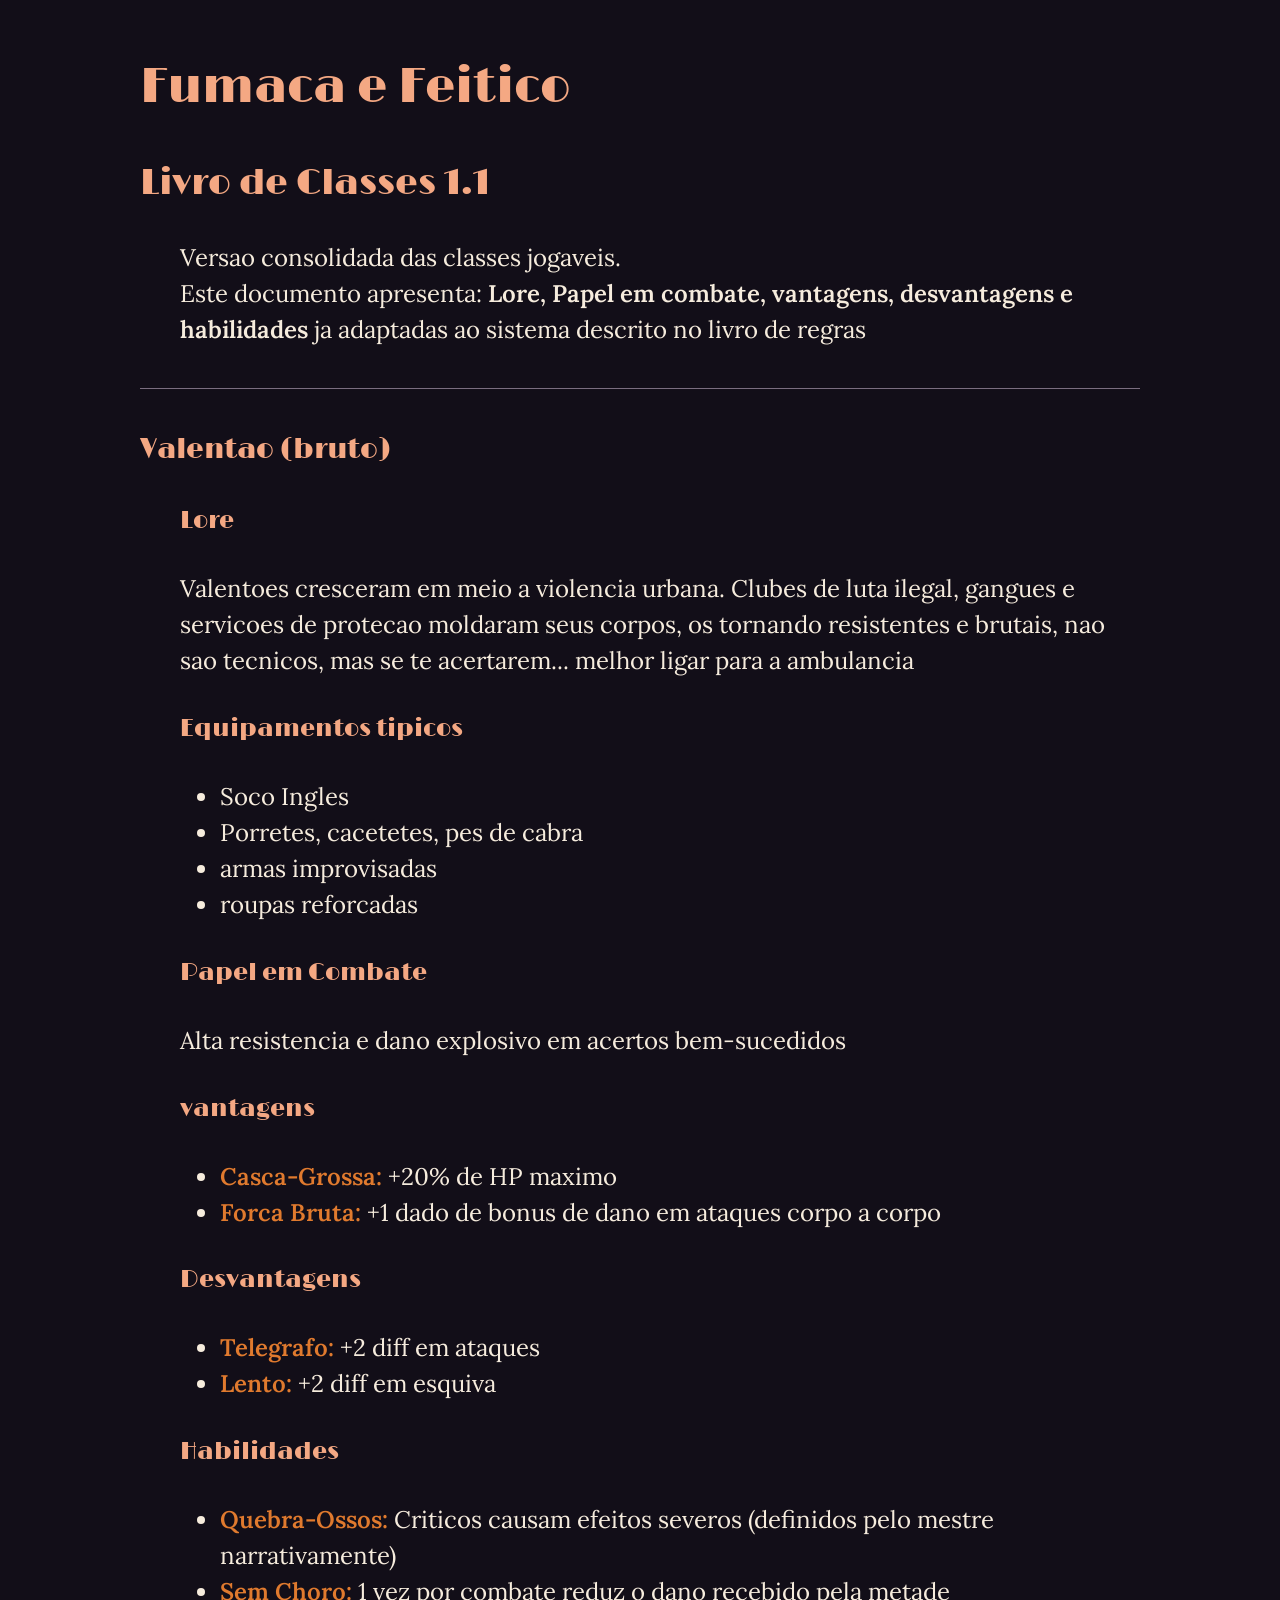
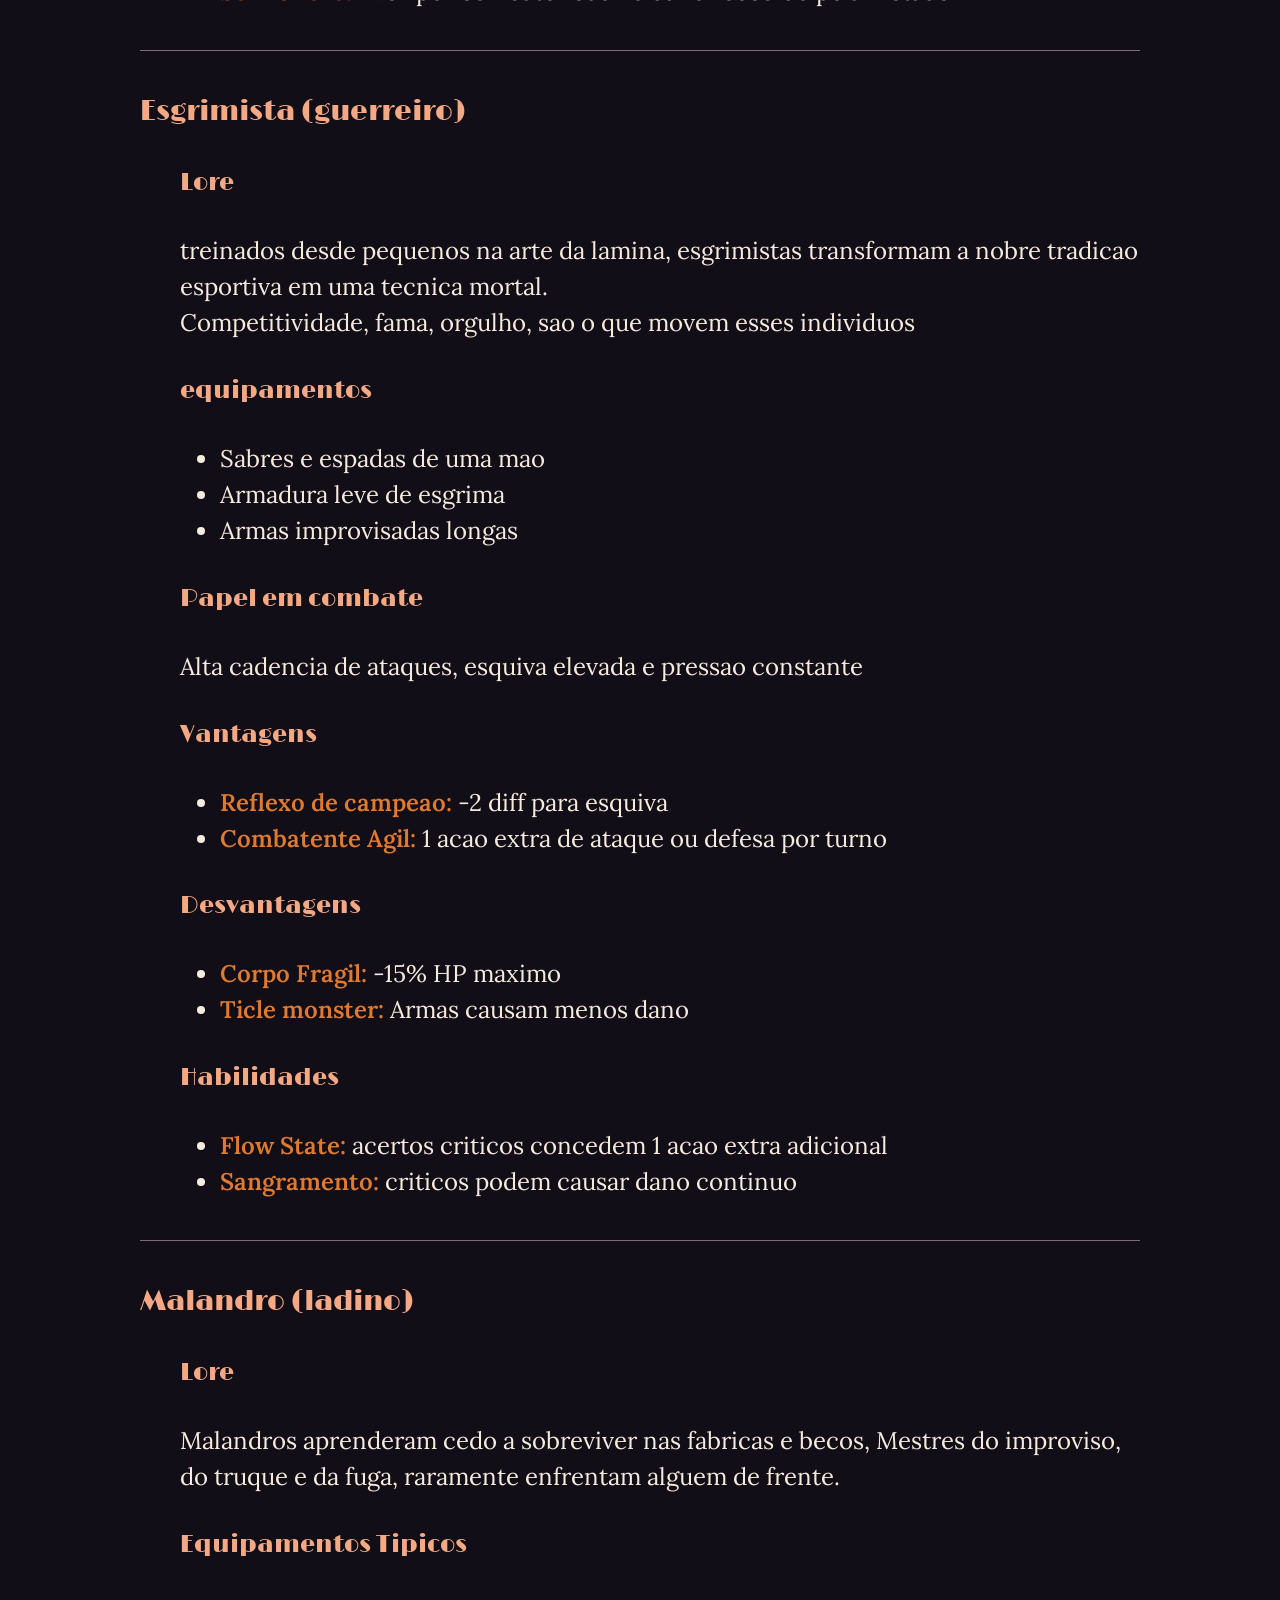
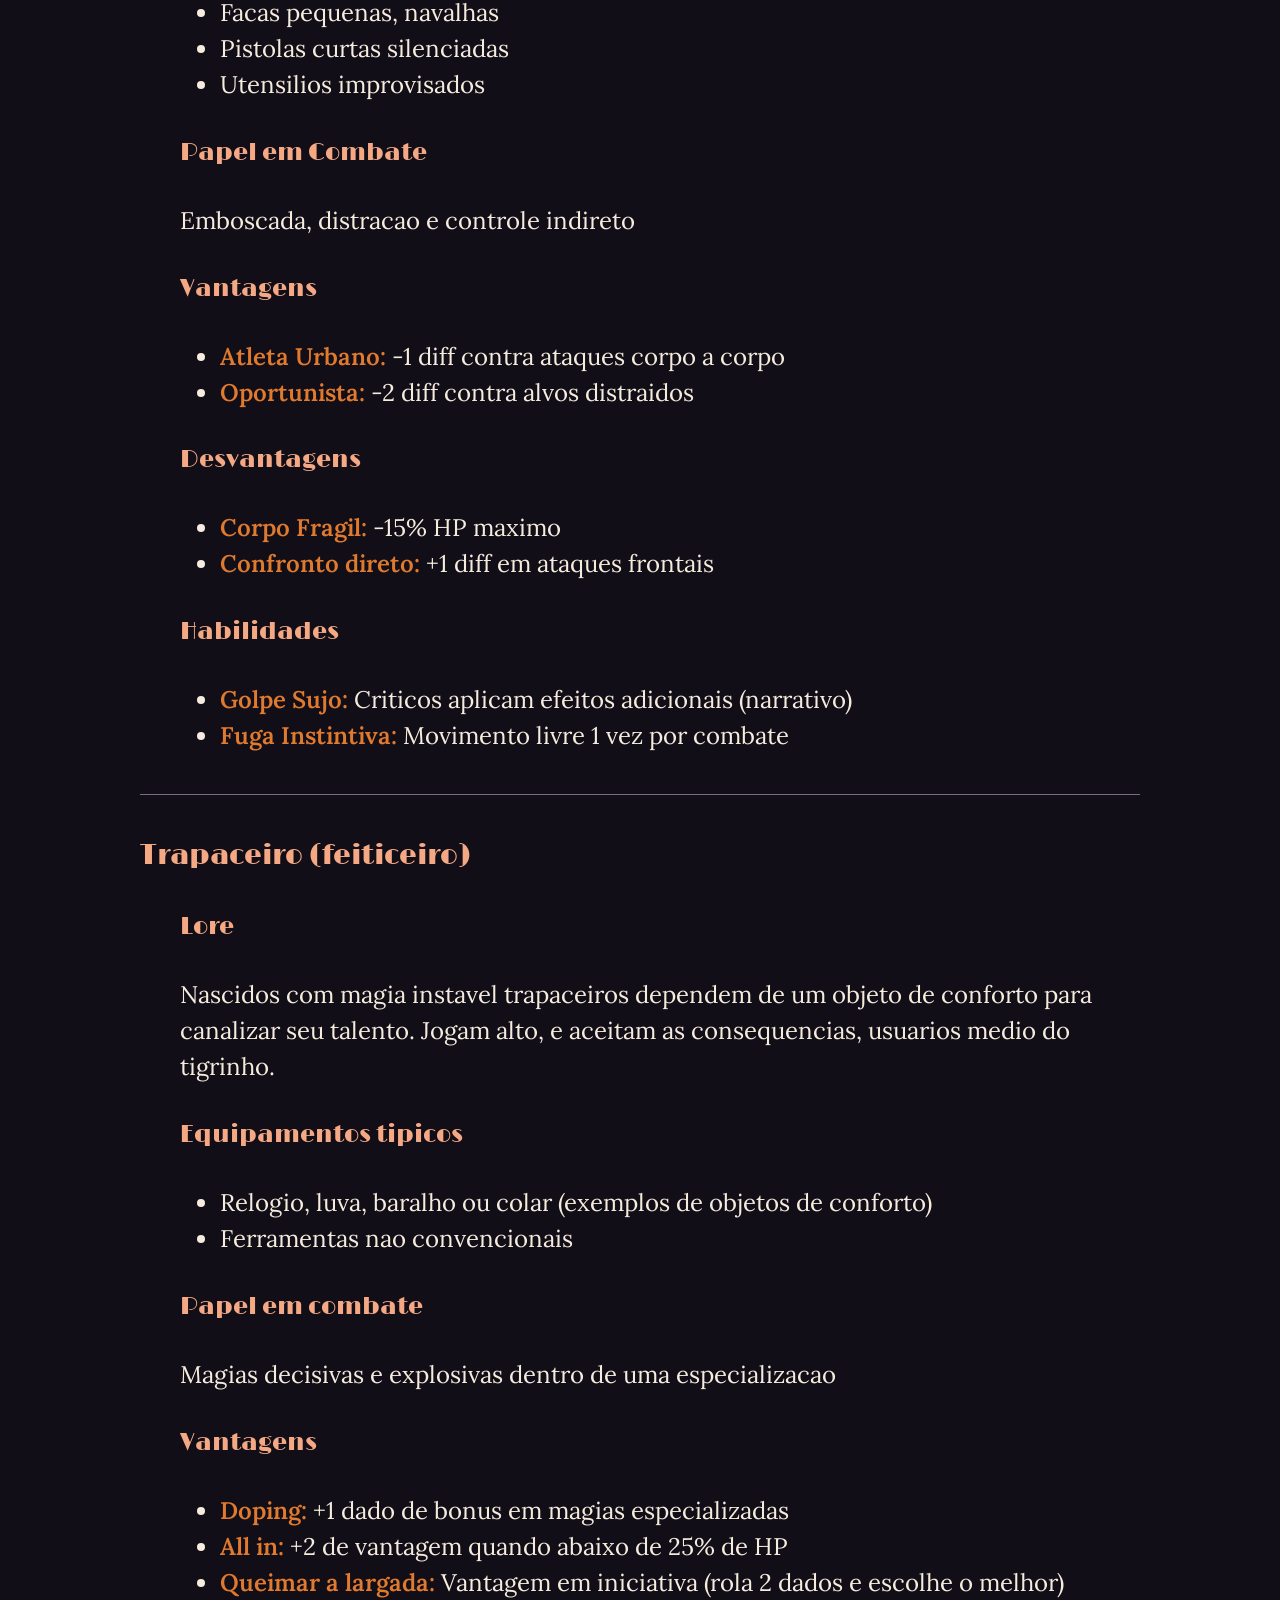
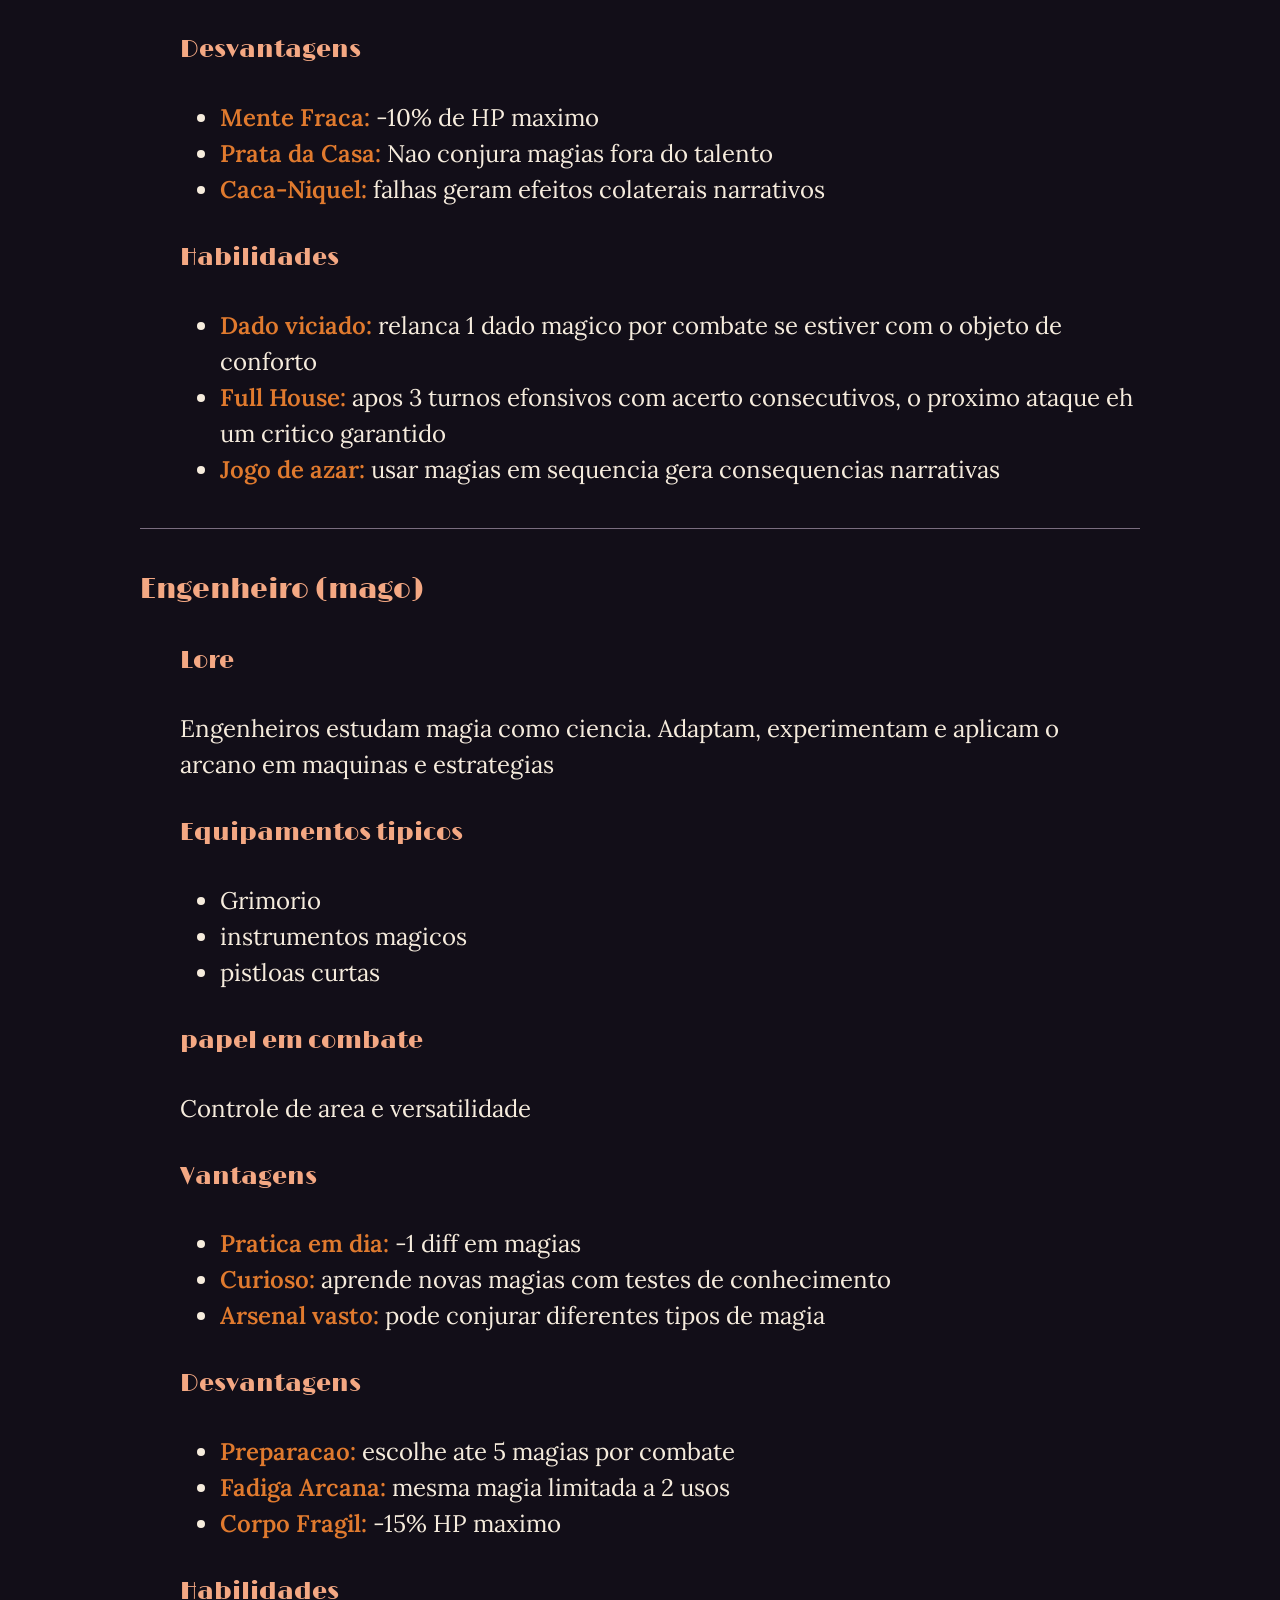
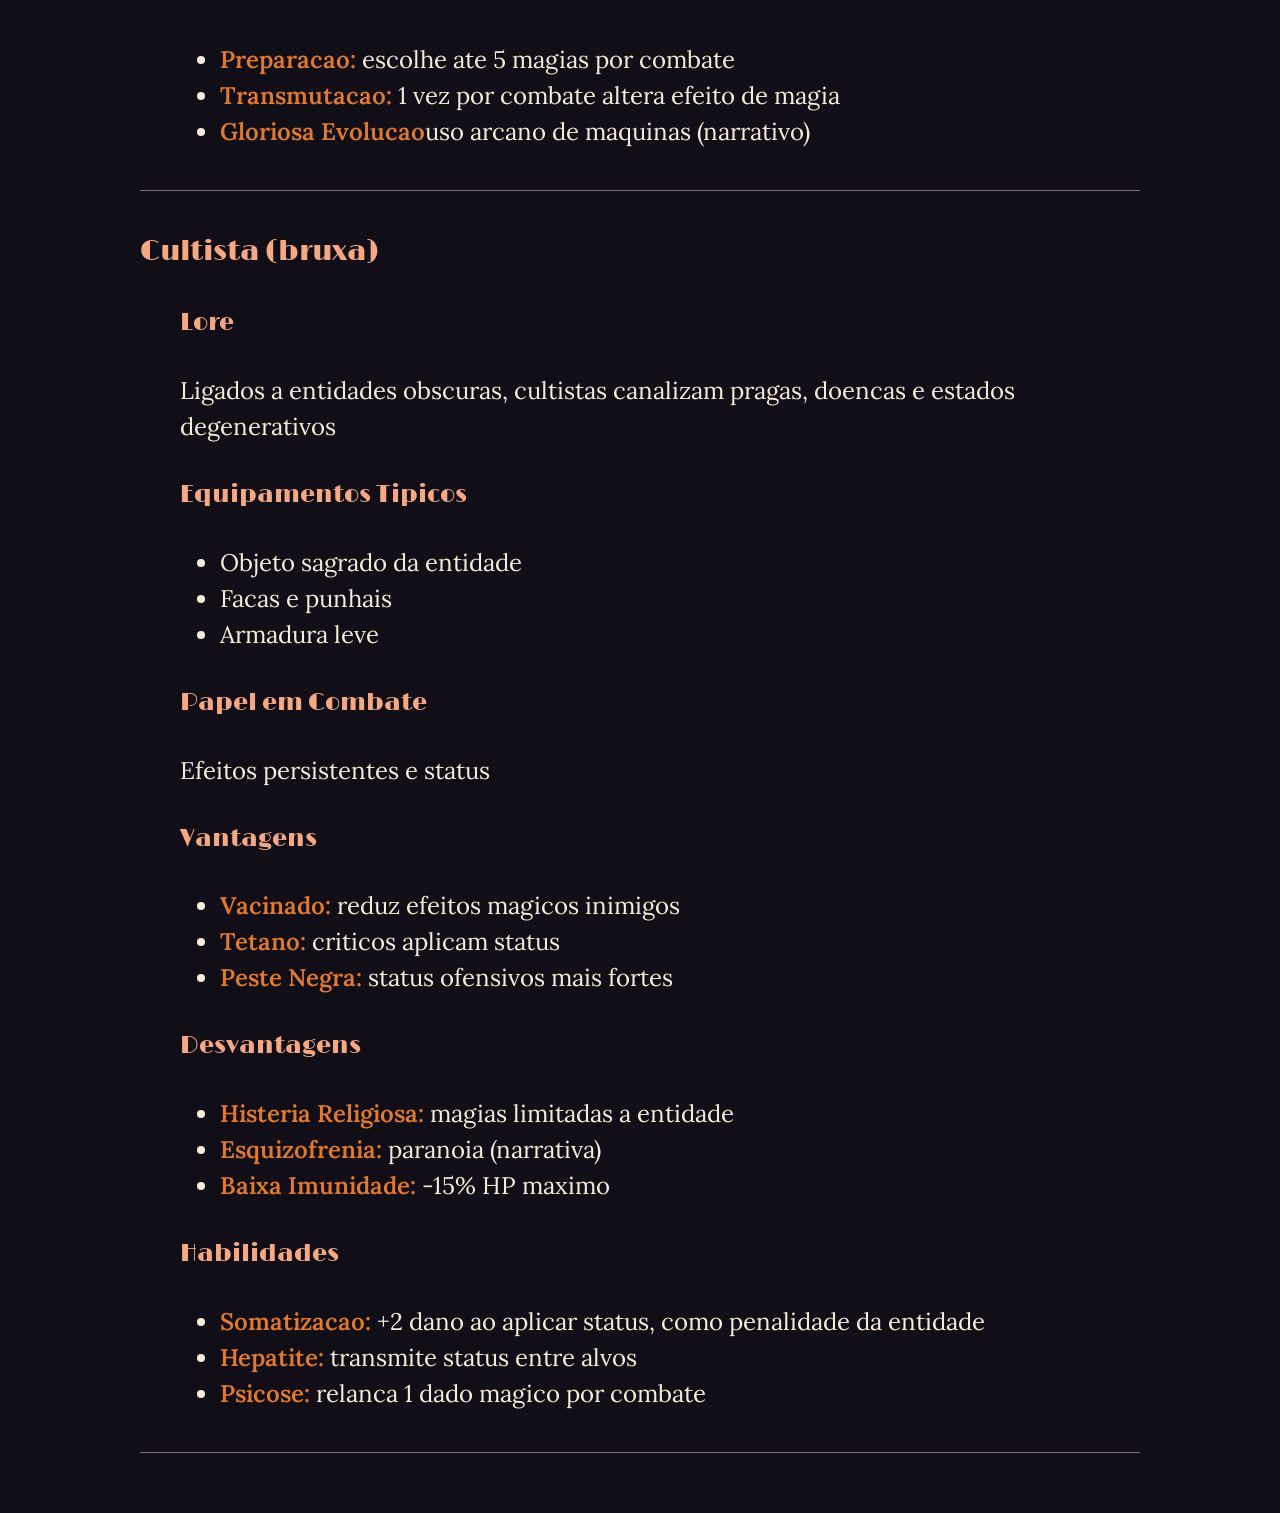
==== FF-LC.html @ a298ea50 "feat: add initial HTML structure and CSS styles for the game classes" ====
<!DOCTYPE html>
<html lang="pt-br">
<head>
    <meta charset="UTF-8">
    <meta name="viewport" content="width=device-width, initial-scale=1.0">
    <meta name="color-scheme" content="dark">
    <title>Fumaça e Feitiço - Livro de Classes</title>

    <link rel="preconnect" href="https://fonts.googleapis.com">
    <link rel="preconnect" href="https://fonts.gstatic.com" crossorigin>
    <link href="https://fonts.googleapis.com/css2?family=Limelight&family=Lora:ital,wght@0,400..700;1,400..700&display=swap" rel="stylesheet">  
    <link rel="stylesheet" href="style.css">
</head>
<body>

    <h1>Fumaca e Feitico</h1>
    <h2>Livro de Classes 1.1</h2>
    <p style="margin-left: 40px;">Versao consolidada das classes jogaveis. <br>Este documento apresenta: <strong>Lore, Papel em combate, vantagens, desvantagens e habilidades </strong>ja adaptadas ao sistema descrito no livro de regras</p>
    <hr>
    <section>
        <h3>Valentao (bruto)</h3>
        <section style="margin-left: 40px;">
            <h4>Lore</h4>
            <p>Valentoes cresceram em meio a violencia urbana. Clubes de luta ilegal, gangues e servicoes de protecao moldaram seus corpos, os tornando resistentes e brutais, nao sao tecnicos, mas se te acertarem... melhor ligar para a ambulancia</p>
            <h4>Equipamentos tipicos</h4>
            <ul>
                <li>Soco Ingles</li>
                <li>Porretes, cacetetes, pes de cabra</li>
                <li>armas improvisadas</li>
                <li>roupas reforcadas</li>
            </ul>
            <h4>Papel em Combate</h4>
            <p>Alta resistencia e dano explosivo em acertos bem-sucedidos</p>
            <h4>vantagens</h4>
            <ul>
                <li><strong>Casca-Grossa: </strong>+20% de HP maximo</li>
                <li><strong>Forca Bruta: </strong>+1 dado de bonus de dano em ataques corpo a corpo</li>
            </ul>
            <h4>Desvantagens</h4>
            <ul>
                <li><strong>Telegrafo: </strong>+2 diff em ataques</li>
                <li><strong>Lento: </strong>+2 diff em esquiva</li>
            </ul>
            <h4>Habilidades</h4>
            <ul>
                <li><strong>Quebra-Ossos: </strong>Criticos causam efeitos severos (definidos pelo mestre narrativamente)</li>
                <li><strong>Sem Choro: </strong>1 vez por combate reduz o dano recebido pela metade</li>
            </ul>
        </section>
    </section>
    <hr>
    <section>
        <h3>Esgrimista (guerreiro)</h3>
        <section style="margin-left: 40px;">
            <h4>Lore</h4>
            <p>treinados desde pequenos na arte da lamina, esgrimistas transformam a nobre tradicao esportiva em uma tecnica mortal. <br>Competitividade, fama, orgulho, sao o que movem esses individuos</p>
            <h4>equipamentos</h4>
            <ul>
                <li>Sabres e espadas de uma mao</li>
                <li>Armadura leve de esgrima</li>
                <li>Armas improvisadas longas</li>
            </ul>
            <h4>Papel em combate</h4>
            <p>Alta cadencia de ataques, esquiva elevada e pressao constante</p>
            <h4>Vantagens</h4>
            <ul>
                <li><strong>Reflexo de campeao: </strong>-2 diff para esquiva</li>
                <li><strong>Combatente Agil: </strong>1 acao extra de ataque ou defesa por turno</li>
            </ul>
            <h4>Desvantagens</h4>
            <ul>
                <li><strong>Corpo Fragil: </strong>-15% HP maximo</li>
                <li><strong>Ticle monster: </strong>Armas causam menos dano</li>
            </ul>
            <h4>Habilidades</h4>
            <ul>
                <li><strong>Flow State: </strong>acertos criticos concedem 1 acao extra adicional</li>
                <li><strong>Sangramento: </strong>criticos podem causar dano continuo</li>
            </ul>
        </section>
    </section>
    <hr>
    <section>
        <h3>Malandro (ladino)</h3>
        <section style="margin-left: 40px;">
            <h4>Lore</h4>
            <p>Malandros aprenderam cedo a sobreviver nas fabricas e becos, Mestres do improviso, do truque e da fuga, raramente enfrentam alguem de frente.</p>
            <h4>Equipamentos Tipicos</h4>
            <ul>
                <li>Facas pequenas, navalhas</li>
                <li>Pistolas curtas silenciadas</li>
                <li>Utensilios improvisados</li>
            </ul>
            <h4>Papel em Combate</h4>
            <p>Emboscada, distracao e controle indireto</p>
            <h4>Vantagens</h4>
            <ul>
                <li><strong>Atleta Urbano: </strong>-1 diff contra ataques corpo a corpo</li>
                <li><strong>Oportunista: </strong>-2 diff contra alvos distraidos</li>
            </ul>
            <h4>Desvantagens</h4>
            <ul>
                <li><strong>Corpo Fragil: </strong>-15% HP maximo</li>
                <li><strong>Confronto direto: </strong>+1 diff em ataques frontais</li>
            </ul>
            <h4>Habilidades</h4>
            <ul>
                <li><strong>Golpe Sujo: </strong>Criticos aplicam efeitos adicionais (narrativo)</li>
                <li><strong>Fuga Instintiva: </strong>Movimento livre 1 vez por combate</li>
            </ul>
        </section>
    </section>
    <hr>
    <section>
        <h3>Trapaceiro (feiticeiro)</h3>
        <section style="margin-left: 40px;">
            <h4>Lore</h4>
            <p>Nascidos com magia instavel trapaceiros dependem de um objeto de conforto para canalizar seu talento. Jogam alto, e aceitam as consequencias, usuarios medio do tigrinho.</p>
            <h4>Equipamentos tipicos</h4>
            <ul>
                <li>Relogio, luva, baralho ou colar (exemplos de objetos de conforto)</li>
                <li>Ferramentas nao convencionais</li>
            </ul>
            <h4>Papel em combate</h4>
            <p>Magias decisivas e explosivas dentro de uma especializacao</p>
            <h4>Vantagens</h4>
            <ul>
                <li><strong>Doping: </strong>+1 dado de bonus em magias especializadas</li>
                <li><strong>All in: </strong>+2 de vantagem quando abaixo de 25% de HP</li>
                <li><strong>Queimar a largada: </strong>Vantagem em iniciativa (rola 2 dados e escolhe o melhor)</li>
            </ul>
            <h4>Desvantagens</h4>
            <ul>
                <li><strong>Mente Fraca: </strong>-10% de HP maximo</li>
                <li><strong>Prata da Casa: </strong>Nao conjura magias fora do talento</li>
                <li><strong>Caca-Niquel: </strong>falhas geram efeitos colaterais narrativos</li>
            </ul>
            <h4>Habilidades</h4>
            <ul>
                <li><strong>Dado viciado: </strong>relanca 1 dado magico por combate se estiver com o objeto de conforto</li>
                <li><strong>Full House: </strong>apos 3 turnos efonsivos com acerto consecutivos, o proximo ataque eh um critico garantido</li>
                <li><strong>Jogo de azar: </strong>usar magias em sequencia gera consequencias narrativas</li>
            </ul>
        </section>
    </section>
    <hr>
    <section>
        <h3>Engenheiro (mago)</h3>
        <section style="margin-left: 40px;">
            <h4>Lore</h4>
            <p>Engenheiros estudam magia como ciencia. Adaptam, experimentam e aplicam o arcano em maquinas e estrategias</p>
            <h4>Equipamentos tipicos</h4>
            <ul>
                <li>Grimorio</li>
                <li>instrumentos magicos</li>
                <li>pistloas curtas</li>
            </ul>
            <h4>papel em combate</h4>
            <p>Controle de area e versatilidade</p>
            <h4>Vantagens</h4>
            <ul>
                <li><strong>Pratica em dia: </strong>-1 diff em magias</li>
                <li><strong>Curioso: </strong>aprende novas magias com testes de conhecimento</li>
                <li><strong>Arsenal vasto: </strong>pode conjurar diferentes tipos de magia</li>
            </ul>
            <h4>Desvantagens</h4>
            <ul>
                <li><strong>Preparacao: </strong>escolhe ate 5 magias por combate</li>
                <li><strong>Fadiga Arcana: </strong>mesma magia limitada a 2 usos</li>
                <li><strong>Corpo Fragil: </strong>-15% HP maximo</li>
            </ul>
            <h4>Habilidades</h4>
            <ul>
                <li><strong>Preparacao: </strong>escolhe ate 5 magias por combate</li>
                <li><strong>Transmutacao: </strong>1 vez por combate altera efeito de magia</li>
                <li><strong>Gloriosa Evolucao</strong>uso arcano de maquinas (narrativo)</li>
            </ul>
        </section>
    </section>
    <hr>
    <section>
        <h3>Cultista (bruxa)</h3>
        <section style="margin-left: 40px;">
            <h4>Lore</h4>
            <p>Ligados a entidades obscuras, cultistas canalizam pragas, doencas e estados degenerativos</p>
            <h4>Equipamentos Tipicos</h4>
            <ul>
                <li>Objeto sagrado da entidade</li>
                <li>Facas e punhais</li>
                <li>Armadura leve</li>
            </ul>
            <h4>Papel em Combate</h4>
            <p>Efeitos persistentes e status</p>
            <h4>Vantagens</h4>
            <ul>
                <li><strong>Vacinado: </strong>reduz efeitos magicos inimigos</li>
                <li><strong>Tetano: </strong>criticos aplicam status</li>
                <li><strong>Peste Negra: </strong>status ofensivos mais fortes</li>
            </ul>
            <h4>Desvantagens</h4>
            <ul>
                <li><strong>Histeria Religiosa: </strong>magias limitadas a entidade</li>
                <li><strong>Esquizofrenia: </strong>paranoia (narrativa)</li>
                <li><strong>Baixa Imunidade: </strong>-15% HP maximo</li>
            </ul>
            <h4>Habilidades</h4>
            <ul>
                <li><strong>Somatizacao: </strong>+2 dano ao aplicar status, como penalidade da entidade</li>
                <li><strong>Hepatite: </strong>transmite status entre alvos</li>
                <li><strong>Psicose: </strong>relanca 1 dado magico por combate</li>
            </ul>
        </section>
    </section>
    <hr>
</body>
</html>
---- style.css ----
:root {
    --velvet-void: #120e18;
    --nebula-plum: #3b2a3f;
    --smoky-amethyst: #7a6d7f;
    --solar-flare: #e07a2e;
    --ember-glow: #f4a883;
    --stardust-mist: #f6ecdd;
}

body {
    background-color: var(--velvet-void);
    color: var(--stardust-mist);
    font-family: "Lora", serif;
    font-weight: 400;
    font-size: 1.5rem;
    line-height: 1.5;
    max-width: 1000px;
    margin: 0 auto;
    padding: 20px;
}

h1, h2, h3, h4 {
    color: var(--ember-glow);
    font-family: "Limelight", sans-serif;
    font-weight: 400;
}

strong {
    font-weight: 600;
}

ul strong {
    color: var(--solar-flare);
}

hr {
    border: none;
    border-top: 1px solid var(--smoky-amethyst);
    margin: 40px 0;
}
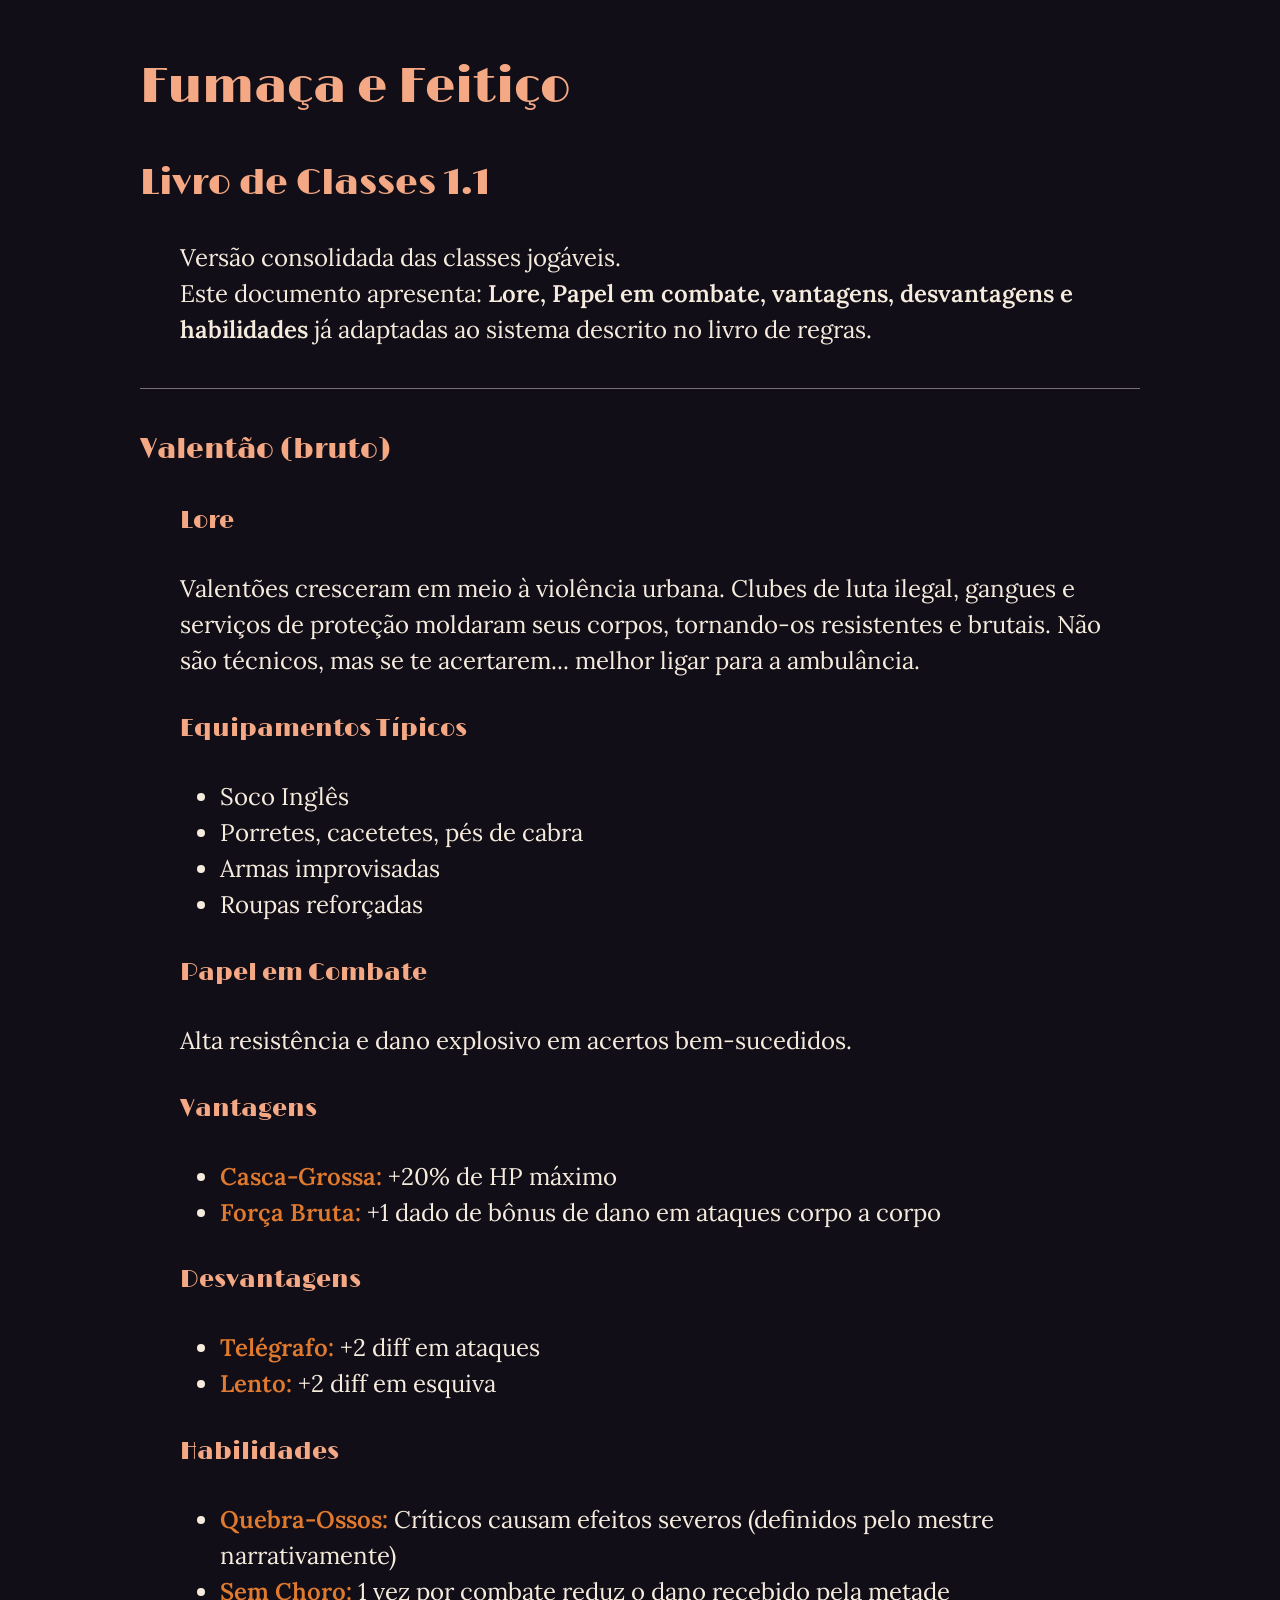
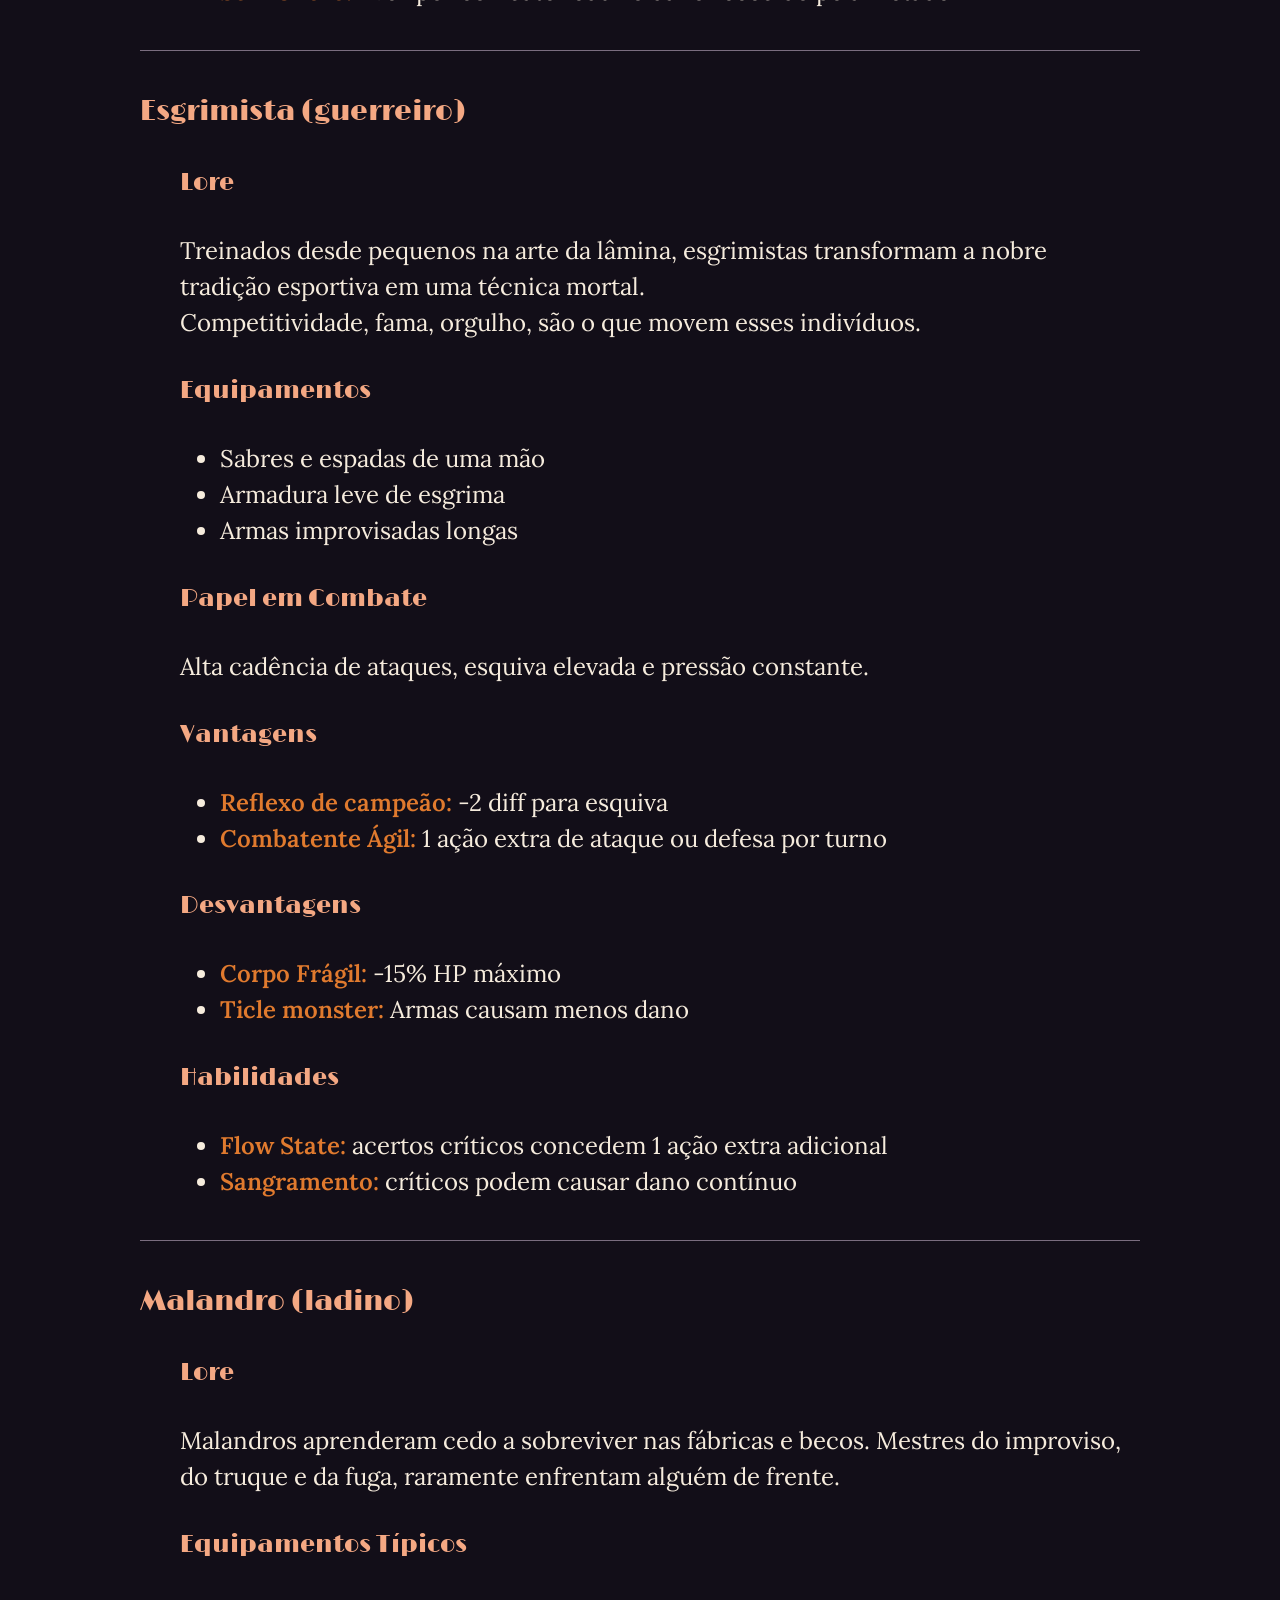
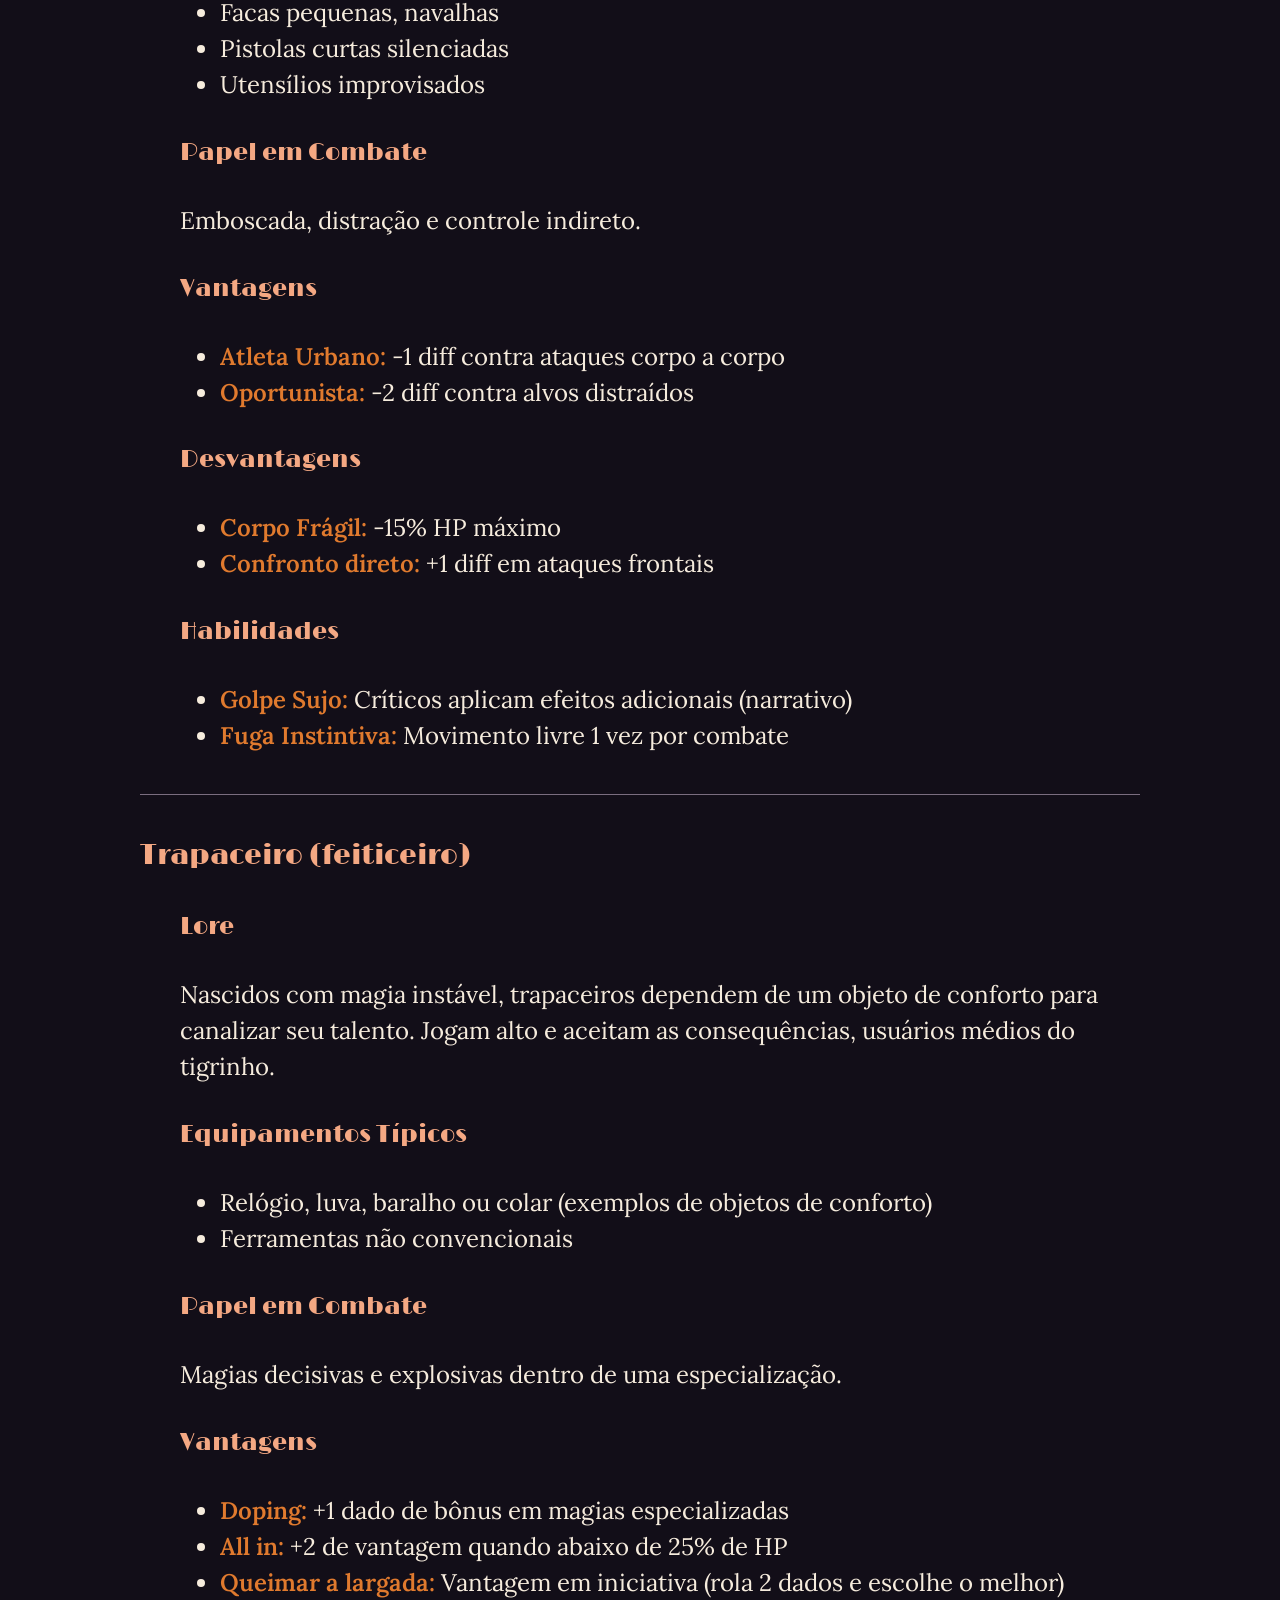
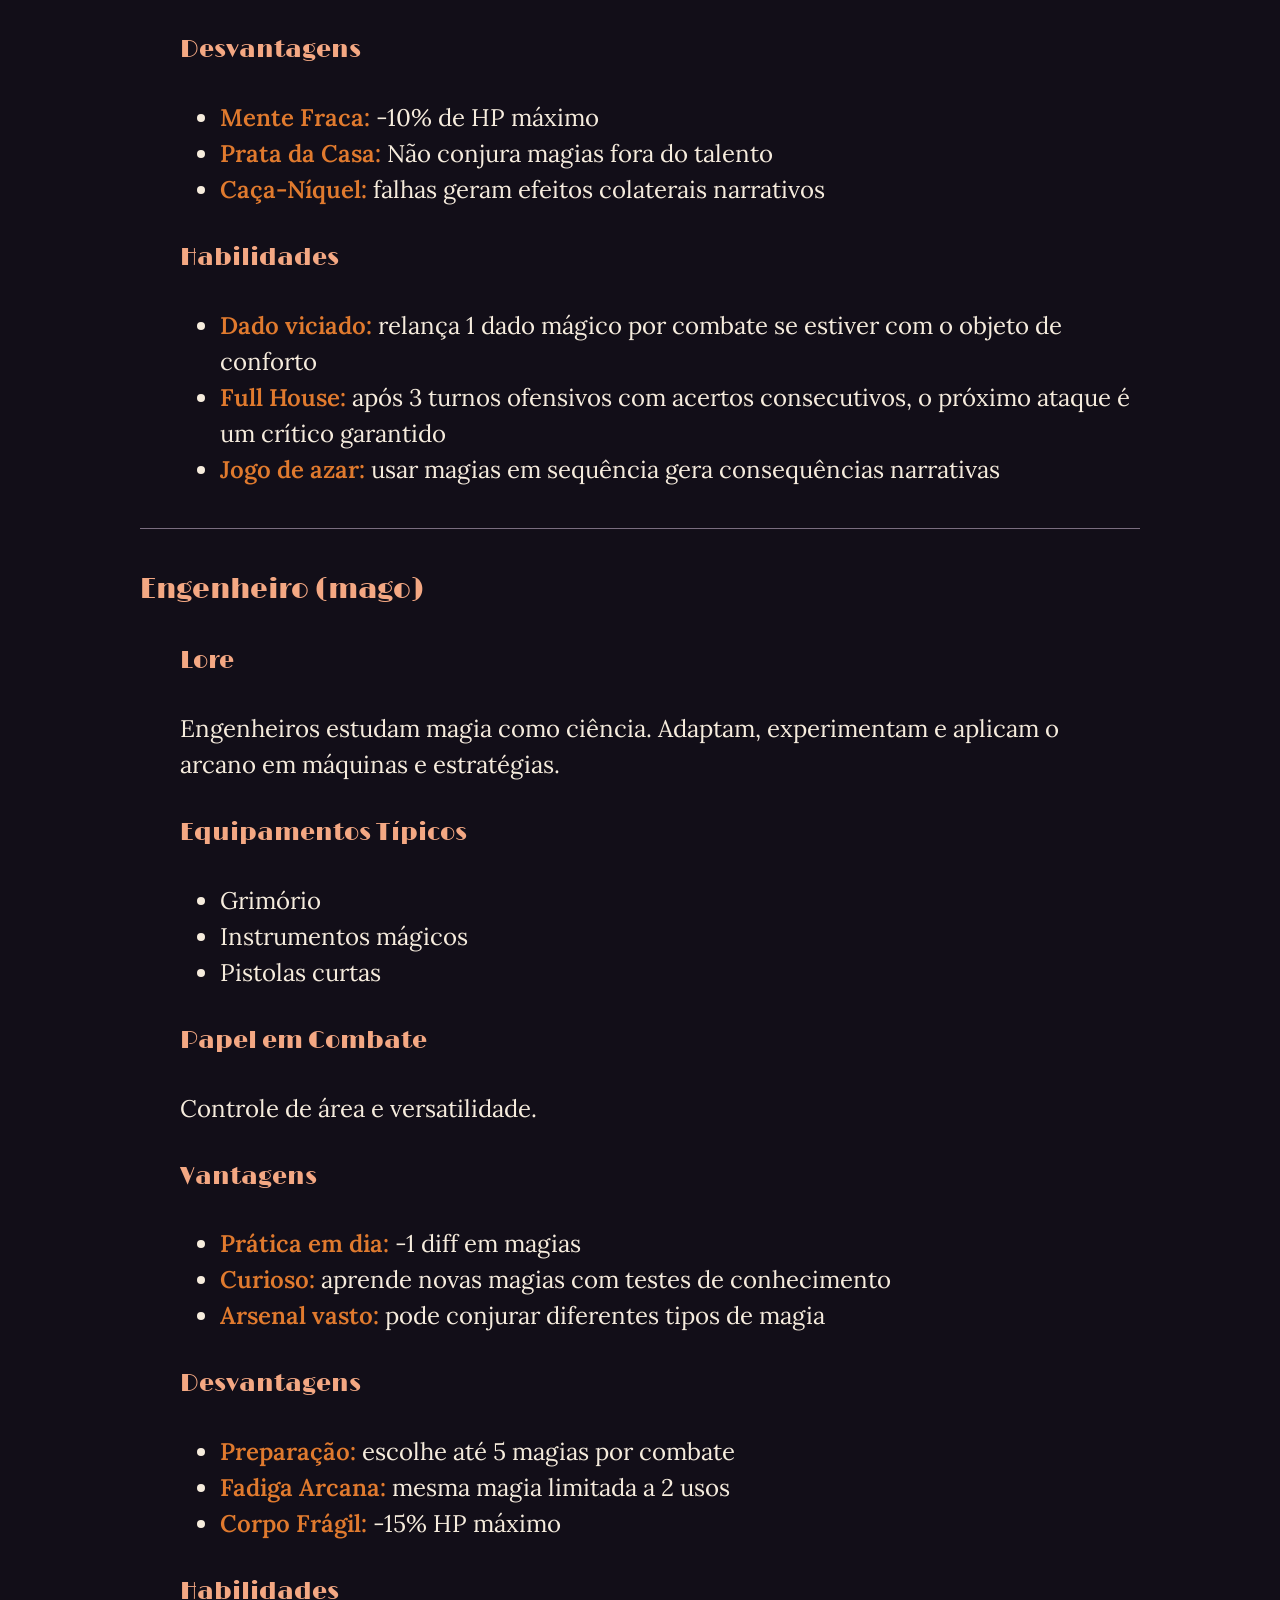
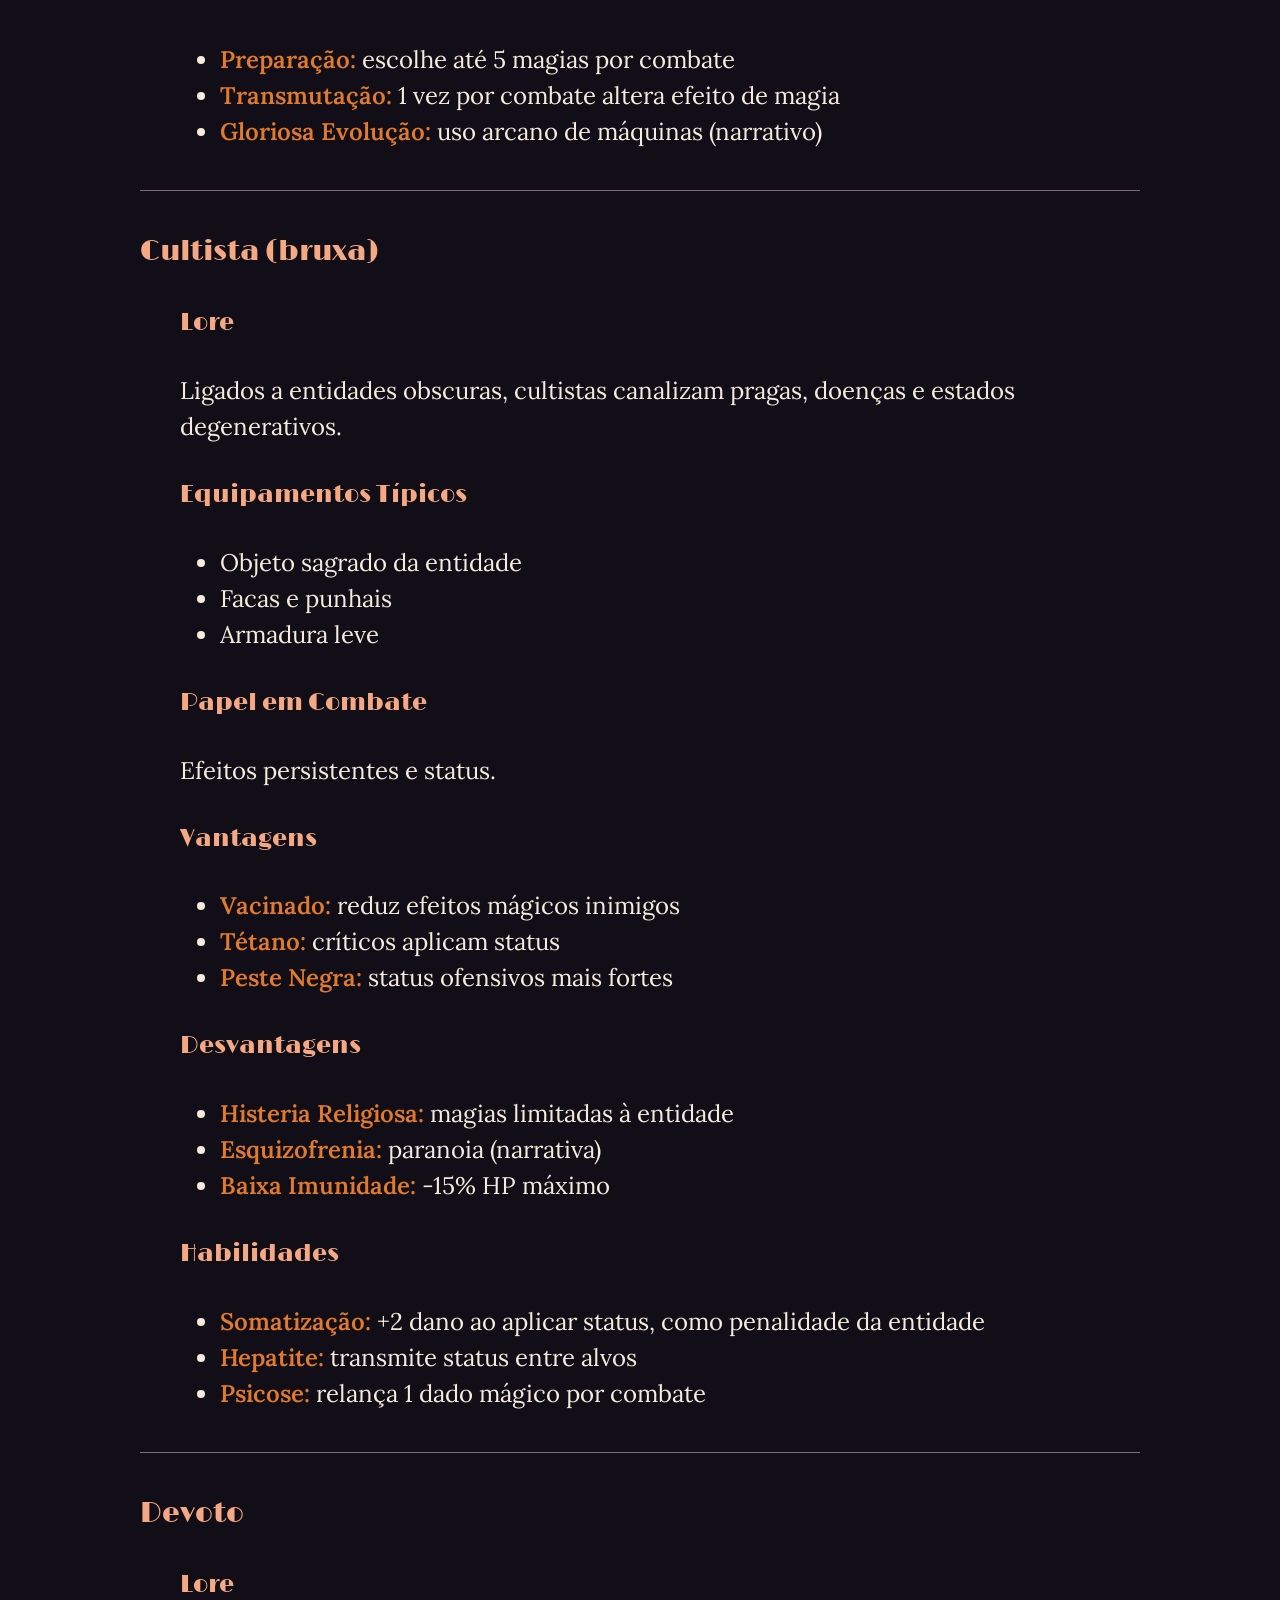
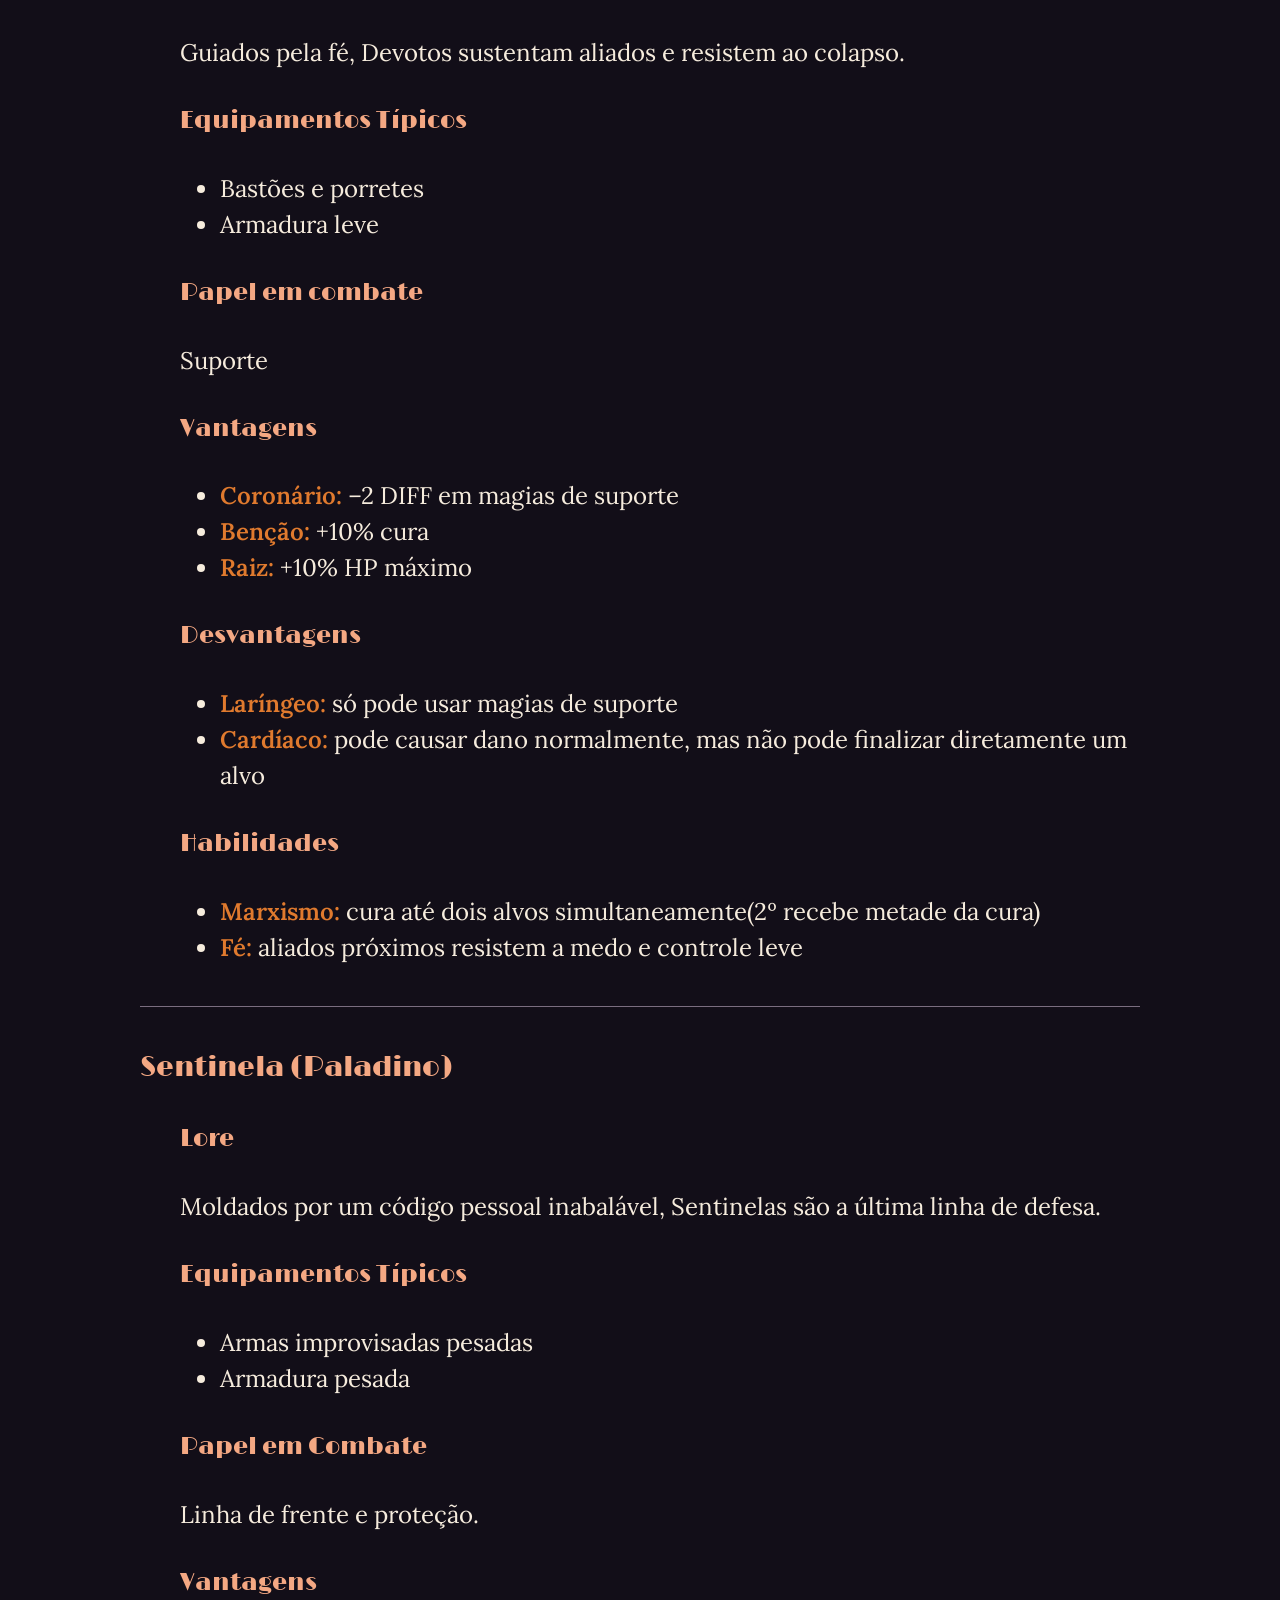
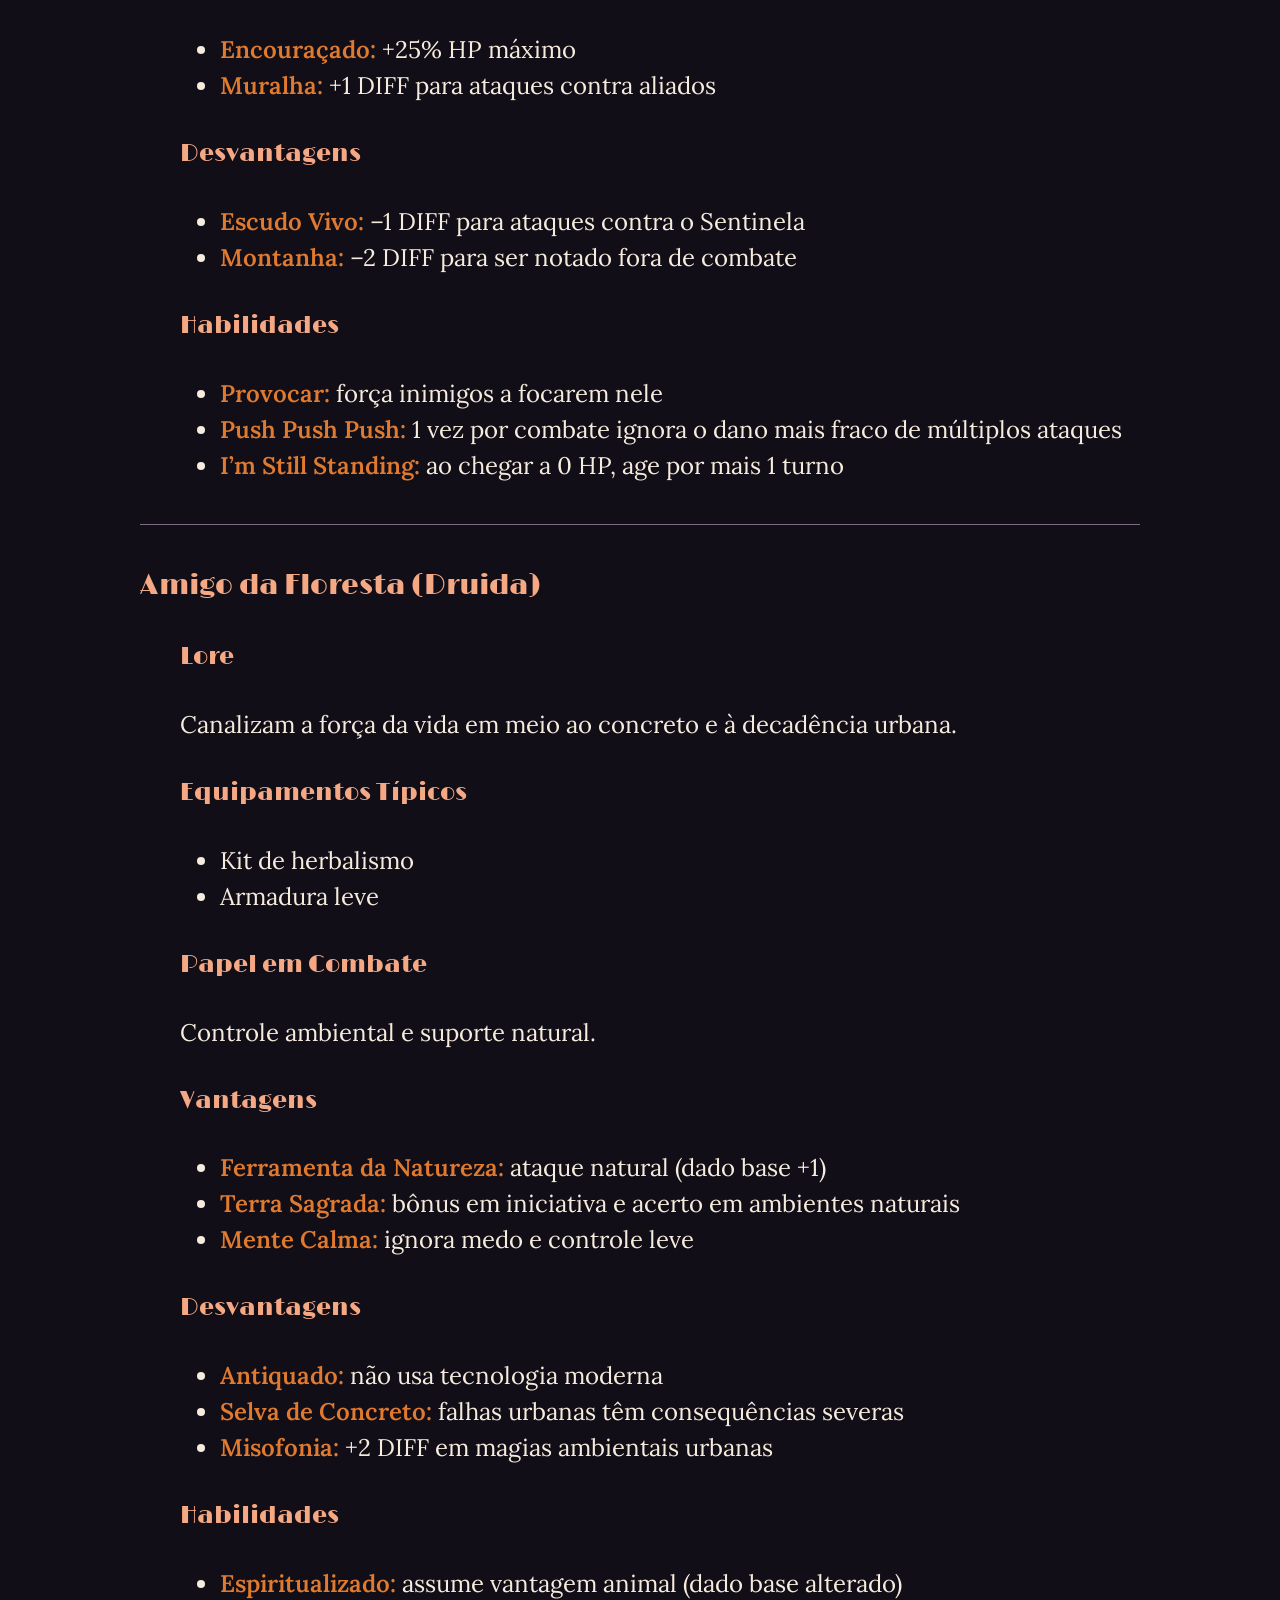
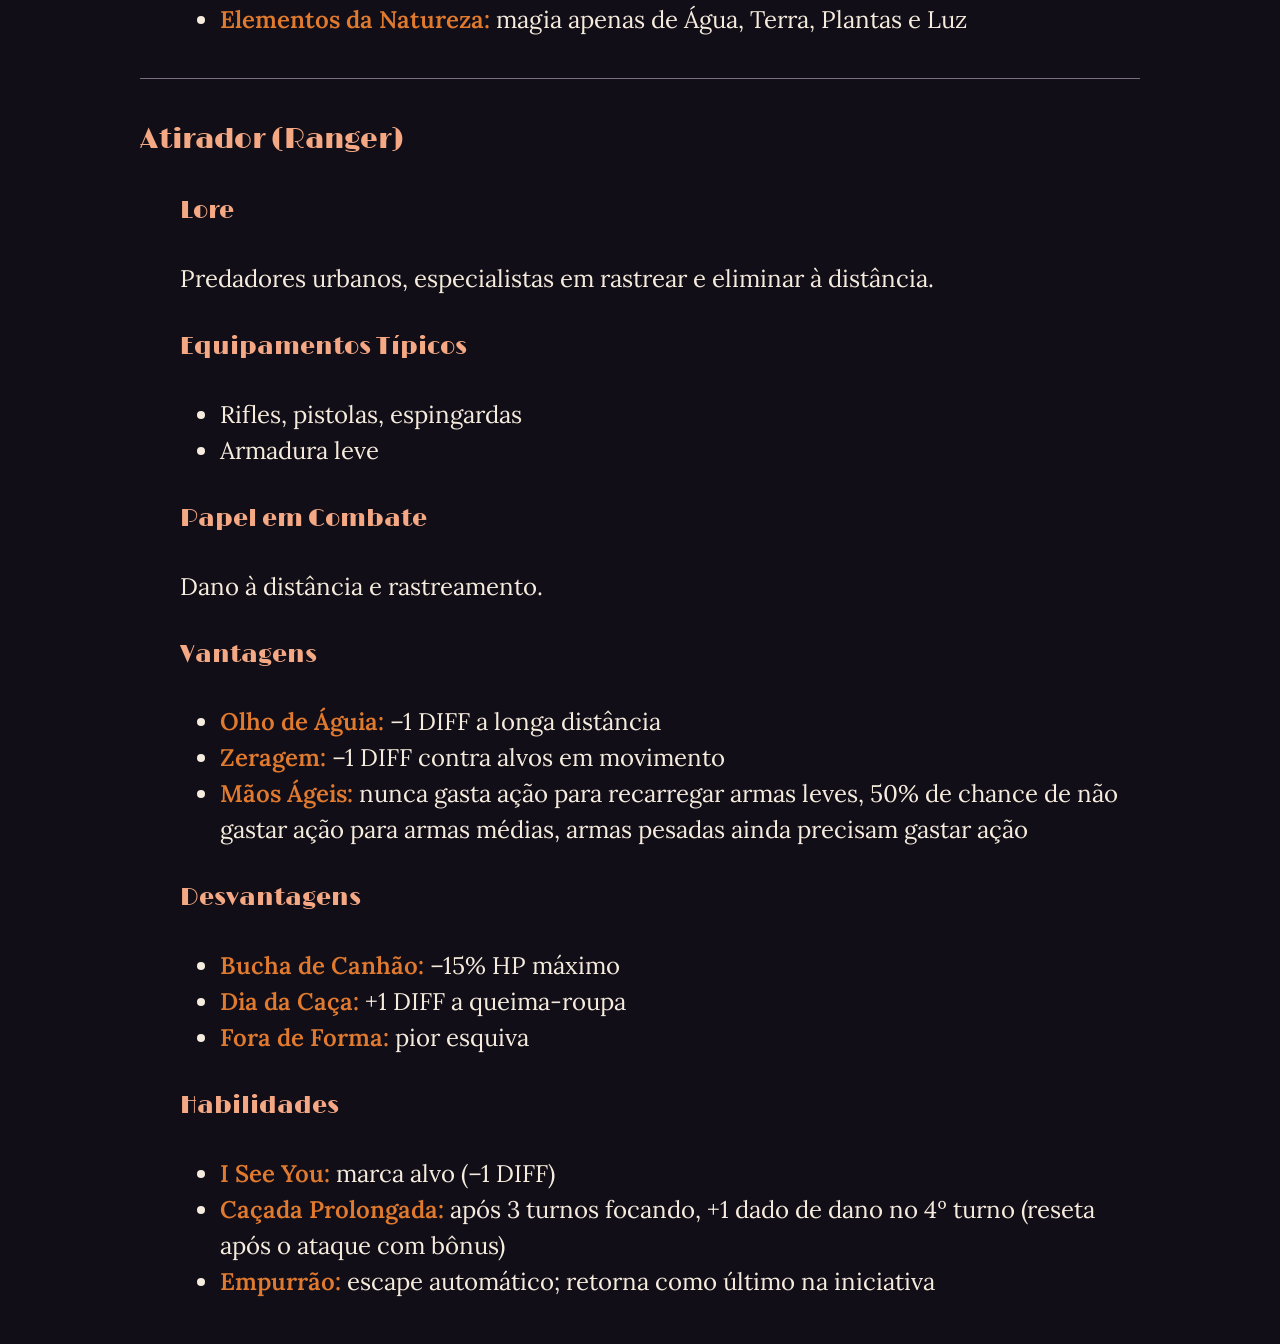
==== commit 634751cb: "fix: correct spelling and grammar in character descriptions and sections feat: all classes are now a" ====
--- a/FF-LC.html
+++ b/FF-LC.html
@@ -13,37 +13,37 @@
 </head>
 <body>
 
-    <h1>Fumaca e Feitico</h1>
+    <h1>Fumaça e Feitiço</h1>
     <h2>Livro de Classes 1.1</h2>
-    <p style="margin-left: 40px;">Versao consolidada das classes jogaveis. <br>Este documento apresenta: <strong>Lore, Papel em combate, vantagens, desvantagens e habilidades </strong>ja adaptadas ao sistema descrito no livro de regras</p>
-    <hr>
-    <section>
-        <h3>Valentao (bruto)</h3>
-        <section style="margin-left: 40px;">
-            <h4>Lore</h4>
-            <p>Valentoes cresceram em meio a violencia urbana. Clubes de luta ilegal, gangues e servicoes de protecao moldaram seus corpos, os tornando resistentes e brutais, nao sao tecnicos, mas se te acertarem... melhor ligar para a ambulancia</p>
-            <h4>Equipamentos tipicos</h4>
-            <ul>
-                <li>Soco Ingles</li>
-                <li>Porretes, cacetetes, pes de cabra</li>
-                <li>armas improvisadas</li>
-                <li>roupas reforcadas</li>
-            </ul>
-            <h4>Papel em Combate</h4>
-            <p>Alta resistencia e dano explosivo em acertos bem-sucedidos</p>
-            <h4>vantagens</h4>
-            <ul>
-                <li><strong>Casca-Grossa: </strong>+20% de HP maximo</li>
-                <li><strong>Forca Bruta: </strong>+1 dado de bonus de dano em ataques corpo a corpo</li>
-            </ul>
-            <h4>Desvantagens</h4>
-            <ul>
-                <li><strong>Telegrafo: </strong>+2 diff em ataques</li>
+    <p style="margin-left: 40px;">Versão consolidada das classes jogáveis. <br>Este documento apresenta: <strong>Lore, Papel em combate, vantagens, desvantagens e habilidades </strong>já adaptadas ao sistema descrito no livro de regras.</p>
+    <hr>
+    <section>
+        <h3>Valentão (bruto)</h3>
+        <section style="margin-left: 40px;">
+            <h4>Lore</h4>
+            <p>Valentões cresceram em meio à violência urbana. Clubes de luta ilegal, gangues e serviços de proteção moldaram seus corpos, tornando-os resistentes e brutais. Não são técnicos, mas se te acertarem... melhor ligar para a ambulância.</p>
+            <h4>Equipamentos Típicos</h4>
+            <ul>
+                <li>Soco Inglês</li>
+                <li>Porretes, cacetetes, pés de cabra</li>
+                <li>Armas improvisadas</li>
+                <li>Roupas reforçadas</li>
+            </ul>
+            <h4>Papel em Combate</h4>
+            <p>Alta resistência e dano explosivo em acertos bem-sucedidos.</p>
+            <h4>Vantagens</h4>
+            <ul>
+                <li><strong>Casca-Grossa: </strong>+20% de HP máximo</li>
+                <li><strong>Força Bruta: </strong>+1 dado de bônus de dano em ataques corpo a corpo</li>
+            </ul>
+            <h4>Desvantagens</h4>
+            <ul>
+                <li><strong>Telégrafo: </strong>+2 diff em ataques</li>
                 <li><strong>Lento: </strong>+2 diff em esquiva</li>
             </ul>
             <h4>Habilidades</h4>
             <ul>
-                <li><strong>Quebra-Ossos: </strong>Criticos causam efeitos severos (definidos pelo mestre narrativamente)</li>
+                <li><strong>Quebra-Ossos: </strong>Críticos causam efeitos severos (definidos pelo mestre narrativamente)</li>
                 <li><strong>Sem Choro: </strong>1 vez por combate reduz o dano recebido pela metade</li>
             </ul>
         </section>
@@ -53,29 +53,29 @@
         <h3>Esgrimista (guerreiro)</h3>
         <section style="margin-left: 40px;">
             <h4>Lore</h4>
-            <p>treinados desde pequenos na arte da lamina, esgrimistas transformam a nobre tradicao esportiva em uma tecnica mortal. <br>Competitividade, fama, orgulho, sao o que movem esses individuos</p>
-            <h4>equipamentos</h4>
-            <ul>
-                <li>Sabres e espadas de uma mao</li>
+            <p>Treinados desde pequenos na arte da lâmina, esgrimistas transformam a nobre tradição esportiva em uma técnica mortal. <br>Competitividade, fama, orgulho, são o que movem esses indivíduos.</p>
+            <h4>Equipamentos</h4>
+            <ul>
+                <li>Sabres e espadas de uma mão</li>
                 <li>Armadura leve de esgrima</li>
                 <li>Armas improvisadas longas</li>
             </ul>
-            <h4>Papel em combate</h4>
-            <p>Alta cadencia de ataques, esquiva elevada e pressao constante</p>
-            <h4>Vantagens</h4>
-            <ul>
-                <li><strong>Reflexo de campeao: </strong>-2 diff para esquiva</li>
-                <li><strong>Combatente Agil: </strong>1 acao extra de ataque ou defesa por turno</li>
-            </ul>
-            <h4>Desvantagens</h4>
-            <ul>
-                <li><strong>Corpo Fragil: </strong>-15% HP maximo</li>
+            <h4>Papel em Combate</h4>
+            <p>Alta cadência de ataques, esquiva elevada e pressão constante.</p>
+            <h4>Vantagens</h4>
+            <ul>
+                <li><strong>Reflexo de campeão: </strong>-2 diff para esquiva</li>
+                <li><strong>Combatente Ágil: </strong>1 ação extra de ataque ou defesa por turno</li>
+            </ul>
+            <h4>Desvantagens</h4>
+            <ul>
+                <li><strong>Corpo Frágil: </strong>-15% HP máximo</li>
                 <li><strong>Ticle monster: </strong>Armas causam menos dano</li>
             </ul>
             <h4>Habilidades</h4>
             <ul>
-                <li><strong>Flow State: </strong>acertos criticos concedem 1 acao extra adicional</li>
-                <li><strong>Sangramento: </strong>criticos podem causar dano continuo</li>
+                <li><strong>Flow State: </strong>acertos críticos concedem 1 ação extra adicional</li>
+                <li><strong>Sangramento: </strong>críticos podem causar dano contínuo</li>
             </ul>
         </section>
     </section>
@@ -84,28 +84,28 @@
         <h3>Malandro (ladino)</h3>
         <section style="margin-left: 40px;">
             <h4>Lore</h4>
-            <p>Malandros aprenderam cedo a sobreviver nas fabricas e becos, Mestres do improviso, do truque e da fuga, raramente enfrentam alguem de frente.</p>
-            <h4>Equipamentos Tipicos</h4>
+            <p>Malandros aprenderam cedo a sobreviver nas fábricas e becos. Mestres do improviso, do truque e da fuga, raramente enfrentam alguém de frente.</p>
+            <h4>Equipamentos Típicos</h4>
             <ul>
                 <li>Facas pequenas, navalhas</li>
                 <li>Pistolas curtas silenciadas</li>
-                <li>Utensilios improvisados</li>
-            </ul>
-            <h4>Papel em Combate</h4>
-            <p>Emboscada, distracao e controle indireto</p>
+                <li>Utensílios improvisados</li>
+            </ul>
+            <h4>Papel em Combate</h4>
+            <p>Emboscada, distração e controle indireto.</p>
             <h4>Vantagens</h4>
             <ul>
                 <li><strong>Atleta Urbano: </strong>-1 diff contra ataques corpo a corpo</li>
-                <li><strong>Oportunista: </strong>-2 diff contra alvos distraidos</li>
-            </ul>
-            <h4>Desvantagens</h4>
-            <ul>
-                <li><strong>Corpo Fragil: </strong>-15% HP maximo</li>
+                <li><strong>Oportunista: </strong>-2 diff contra alvos distraídos</li>
+            </ul>
+            <h4>Desvantagens</h4>
+            <ul>
+                <li><strong>Corpo Frágil: </strong>-15% HP máximo</li>
                 <li><strong>Confronto direto: </strong>+1 diff em ataques frontais</li>
             </ul>
             <h4>Habilidades</h4>
             <ul>
-                <li><strong>Golpe Sujo: </strong>Criticos aplicam efeitos adicionais (narrativo)</li>
+                <li><strong>Golpe Sujo: </strong>Críticos aplicam efeitos adicionais (narrativo)</li>
                 <li><strong>Fuga Instintiva: </strong>Movimento livre 1 vez por combate</li>
             </ul>
         </section>
@@ -115,31 +115,31 @@
         <h3>Trapaceiro (feiticeiro)</h3>
         <section style="margin-left: 40px;">
             <h4>Lore</h4>
-            <p>Nascidos com magia instavel trapaceiros dependem de um objeto de conforto para canalizar seu talento. Jogam alto, e aceitam as consequencias, usuarios medio do tigrinho.</p>
-            <h4>Equipamentos tipicos</h4>
-            <ul>
-                <li>Relogio, luva, baralho ou colar (exemplos de objetos de conforto)</li>
-                <li>Ferramentas nao convencionais</li>
-            </ul>
-            <h4>Papel em combate</h4>
-            <p>Magias decisivas e explosivas dentro de uma especializacao</p>
-            <h4>Vantagens</h4>
-            <ul>
-                <li><strong>Doping: </strong>+1 dado de bonus em magias especializadas</li>
+            <p>Nascidos com magia instável, trapaceiros dependem de um objeto de conforto para canalizar seu talento. Jogam alto e aceitam as consequências, usuários médios do tigrinho.</p>
+            <h4>Equipamentos Típicos</h4>
+            <ul>
+                <li>Relógio, luva, baralho ou colar (exemplos de objetos de conforto)</li>
+                <li>Ferramentas não convencionais</li>
+            </ul>
+            <h4>Papel em Combate</h4>
+            <p>Magias decisivas e explosivas dentro de uma especialização.</p>
+            <h4>Vantagens</h4>
+            <ul>
+                <li><strong>Doping: </strong>+1 dado de bônus em magias especializadas</li>
                 <li><strong>All in: </strong>+2 de vantagem quando abaixo de 25% de HP</li>
                 <li><strong>Queimar a largada: </strong>Vantagem em iniciativa (rola 2 dados e escolhe o melhor)</li>
             </ul>
             <h4>Desvantagens</h4>
             <ul>
-                <li><strong>Mente Fraca: </strong>-10% de HP maximo</li>
-                <li><strong>Prata da Casa: </strong>Nao conjura magias fora do talento</li>
-                <li><strong>Caca-Niquel: </strong>falhas geram efeitos colaterais narrativos</li>
-            </ul>
-            <h4>Habilidades</h4>
-            <ul>
-                <li><strong>Dado viciado: </strong>relanca 1 dado magico por combate se estiver com o objeto de conforto</li>
-                <li><strong>Full House: </strong>apos 3 turnos efonsivos com acerto consecutivos, o proximo ataque eh um critico garantido</li>
-                <li><strong>Jogo de azar: </strong>usar magias em sequencia gera consequencias narrativas</li>
+                <li><strong>Mente Fraca: </strong>-10% de HP máximo</li>
+                <li><strong>Prata da Casa: </strong>Não conjura magias fora do talento</li>
+                <li><strong>Caça-Níquel: </strong>falhas geram efeitos colaterais narrativos</li>
+            </ul>
+            <h4>Habilidades</h4>
+            <ul>
+                <li><strong>Dado viciado: </strong>relança 1 dado mágico por combate se estiver com o objeto de conforto</li>
+                <li><strong>Full House: </strong>após 3 turnos ofensivos com acertos consecutivos, o próximo ataque é um crítico garantido</li>
+                <li><strong>Jogo de azar: </strong>usar magias em sequência gera consequências narrativas</li>
             </ul>
         </section>
     </section>
@@ -148,32 +148,32 @@
         <h3>Engenheiro (mago)</h3>
         <section style="margin-left: 40px;">
             <h4>Lore</h4>
-            <p>Engenheiros estudam magia como ciencia. Adaptam, experimentam e aplicam o arcano em maquinas e estrategias</p>
-            <h4>Equipamentos tipicos</h4>
-            <ul>
-                <li>Grimorio</li>
-                <li>instrumentos magicos</li>
-                <li>pistloas curtas</li>
-            </ul>
-            <h4>papel em combate</h4>
-            <p>Controle de area e versatilidade</p>
-            <h4>Vantagens</h4>
-            <ul>
-                <li><strong>Pratica em dia: </strong>-1 diff em magias</li>
+            <p>Engenheiros estudam magia como ciência. Adaptam, experimentam e aplicam o arcano em máquinas e estratégias.</p>
+            <h4>Equipamentos Típicos</h4>
+            <ul>
+                <li>Grimório</li>
+                <li>Instrumentos mágicos</li>
+                <li>Pistolas curtas</li>
+            </ul>
+            <h4>Papel em Combate</h4>
+            <p>Controle de área e versatilidade.</p>
+            <h4>Vantagens</h4>
+            <ul>
+                <li><strong>Prática em dia: </strong>-1 diff em magias</li>
                 <li><strong>Curioso: </strong>aprende novas magias com testes de conhecimento</li>
                 <li><strong>Arsenal vasto: </strong>pode conjurar diferentes tipos de magia</li>
             </ul>
             <h4>Desvantagens</h4>
             <ul>
-                <li><strong>Preparacao: </strong>escolhe ate 5 magias por combate</li>
+                <li><strong>Preparação: </strong>escolhe até 5 magias por combate</li>
                 <li><strong>Fadiga Arcana: </strong>mesma magia limitada a 2 usos</li>
-                <li><strong>Corpo Fragil: </strong>-15% HP maximo</li>
-            </ul>
-            <h4>Habilidades</h4>
-            <ul>
-                <li><strong>Preparacao: </strong>escolhe ate 5 magias por combate</li>
-                <li><strong>Transmutacao: </strong>1 vez por combate altera efeito de magia</li>
-                <li><strong>Gloriosa Evolucao</strong>uso arcano de maquinas (narrativo)</li>
+                <li><strong>Corpo Frágil: </strong>-15% HP máximo</li>
+            </ul>
+            <h4>Habilidades</h4>
+            <ul>
+                <li><strong>Preparação: </strong>escolhe até 5 magias por combate</li>
+                <li><strong>Transmutação: </strong>1 vez por combate altera efeito de magia</li>
+                <li><strong>Gloriosa Evolução: </strong>uso arcano de máquinas (narrativo)</li>
             </ul>
         </section>
     </section>
@@ -182,35 +182,161 @@
         <h3>Cultista (bruxa)</h3>
         <section style="margin-left: 40px;">
             <h4>Lore</h4>
-            <p>Ligados a entidades obscuras, cultistas canalizam pragas, doencas e estados degenerativos</p>
-            <h4>Equipamentos Tipicos</h4>
+            <p>Ligados a entidades obscuras, cultistas canalizam pragas, doenças e estados degenerativos.</p>
+            <h4>Equipamentos Típicos</h4>
             <ul>
                 <li>Objeto sagrado da entidade</li>
                 <li>Facas e punhais</li>
                 <li>Armadura leve</li>
             </ul>
             <h4>Papel em Combate</h4>
-            <p>Efeitos persistentes e status</p>
-            <h4>Vantagens</h4>
-            <ul>
-                <li><strong>Vacinado: </strong>reduz efeitos magicos inimigos</li>
-                <li><strong>Tetano: </strong>criticos aplicam status</li>
+            <p>Efeitos persistentes e status.</p>
+            <h4>Vantagens</h4>
+            <ul>
+                <li><strong>Vacinado: </strong>reduz efeitos mágicos inimigos</li>
+                <li><strong>Tétano: </strong>críticos aplicam status</li>
                 <li><strong>Peste Negra: </strong>status ofensivos mais fortes</li>
             </ul>
             <h4>Desvantagens</h4>
             <ul>
-                <li><strong>Histeria Religiosa: </strong>magias limitadas a entidade</li>
+                <li><strong>Histeria Religiosa: </strong>magias limitadas à entidade</li>
                 <li><strong>Esquizofrenia: </strong>paranoia (narrativa)</li>
-                <li><strong>Baixa Imunidade: </strong>-15% HP maximo</li>
-            </ul>
-            <h4>Habilidades</h4>
-            <ul>
-                <li><strong>Somatizacao: </strong>+2 dano ao aplicar status, como penalidade da entidade</li>
+                <li><strong>Baixa Imunidade: </strong>-15% HP máximo</li>
+            </ul>
+            <h4>Habilidades</h4>
+            <ul>
+                <li><strong>Somatização: </strong>+2 dano ao aplicar status, como penalidade da entidade</li>
                 <li><strong>Hepatite: </strong>transmite status entre alvos</li>
-                <li><strong>Psicose: </strong>relanca 1 dado magico por combate</li>
-            </ul>
-        </section>
-    </section>
-    <hr>
+                <li><strong>Psicose: </strong>relança 1 dado mágico por combate</li>
+            </ul>
+        </section>
+    </section>
+    <hr>
+    <section>
+        <h3>Devoto</h3>
+        <section style="margin-left: 40px;">
+            <h4>Lore</h4>
+            <p>Guiados pela fé, Devotos sustentam aliados e resistem ao colapso.</p>
+            <h4>Equipamentos Típicos</h4>
+            <ul>
+                <li>Bastões e porretes</li>
+                <li>Armadura leve</li>
+            </ul>
+            <h4>Papel em combate</h4>
+            <p>Suporte</p>
+            <h4>Vantagens</h4>
+            <ul>
+                <li><strong>Coronário: </strong>–2 DIFF em magias de suporte</li>
+                <li><strong>Benção: </strong>+10% cura</li>
+                <li><strong>Raiz: </strong>+10% HP máximo</li>
+            </ul>
+            <h4>Desvantagens</h4>
+            <ul>
+                <li><strong>Laríngeo: </strong>só pode usar magias de suporte</li>
+                <li><strong>Cardíaco: </strong>pode causar dano normalmente, mas não pode finalizar diretamente um alvo</li>
+            </ul>
+            <h4>Habilidades</h4>
+            <ul>
+                <li><strong>Marxismo: </strong>cura até dois alvos simultaneamente(2º recebe metade da cura)</li>
+                <li><strong>Fé: </strong>aliados próximos resistem a medo e controle leve</li>
+            </ul>
+        </section>
+    </section>
+    <hr>
+    <section>
+        <h3>Sentinela (Paladino)</h3>
+        <section style="margin-left: 40px;">
+            <h4>Lore</h4>
+            <p>Moldados por um código pessoal inabalável, Sentinelas são a última linha de defesa.</p>
+            <h4>Equipamentos Típicos</h4>
+            <ul>
+                <li>Armas improvisadas pesadas</li>
+                <li>Armadura pesada</li>
+            </ul>
+            <h4>Papel em Combate</h4>
+            <p>Linha de frente e proteção.</p>
+            <h4>Vantagens</h4>
+            <ul>
+                <li><strong>Encouraçado: </strong>+25% HP máximo</li>
+                <li><strong>Muralha: </strong>+1 DIFF para ataques contra aliados</li>
+            </ul>
+            <h4>Desvantagens</h4>
+            <ul>
+                <li><strong>Escudo Vivo: </strong>–1 DIFF para ataques contra o Sentinela</li>
+                <li><strong>Montanha: </strong>–2 DIFF para ser notado fora de combate</li>
+            </ul>
+            <h4>Habilidades</h4>
+            <ul>
+                <li><strong>Provocar: </strong>força inimigos a focarem nele</li>
+                <li><strong>Push Push Push: </strong>1 vez por combate ignora o dano mais fraco de múltiplos ataques</li>
+                <li><strong>I’m Still Standing: </strong>ao chegar a 0 HP, age por mais 1 turno</li>
+            </ul>
+        </section>
+    </section>
+    <hr>
+    <section>
+        <h3>Amigo da Floresta (Druida)</h3>
+        <section style="margin-left: 40px;">
+            <h4>Lore</h4>
+            <p>Canalizam a força da vida em meio ao concreto e à decadência urbana.</p>
+            <h4>Equipamentos Típicos</h4>
+            <ul>
+                <li>Kit de herbalismo</li>
+                <li>Armadura leve</li>
+            </ul>
+            <h4>Papel em Combate</h4>
+            <p>Controle ambiental e suporte natural.</p>
+            <h4>Vantagens</h4>
+            <ul>
+                <li><strong>Ferramenta da Natureza: </strong>ataque natural (dado base +1)</li>
+                <li><strong>Terra Sagrada: </strong>bônus em iniciativa e acerto em ambientes naturais</li>
+                <li><strong>Mente Calma: </strong>ignora medo e controle leve</li>
+            </ul>
+            <h4>Desvantagens</h4>
+            <ul>
+                <li><strong>Antiquado: </strong>não usa tecnologia moderna</li>
+                <li><strong>Selva de Concreto: </strong>falhas urbanas têm consequências severas</li>
+                <li><strong>Misofonia: </strong>+2 DIFF em magias ambientais urbanas</li>
+            </ul>
+            <h4>Habilidades</h4>
+            <ul>
+                <li><strong>Espiritualizado: </strong>assume vantagem animal (dado base alterado)</li>
+                <li><strong>Elementos da Natureza: </strong>magia apenas de Água, Terra, Plantas e Luz</li>
+            </ul>
+        </section>
+    </section>
+    <hr>
+    <section>
+        <h3>Atirador (Ranger)</h3>
+        <section style="margin-left: 40px;">
+            <h4>Lore</h4>
+            <p>Predadores urbanos, especialistas em rastrear e eliminar à distância.</p>
+            <h4>Equipamentos Típicos</h4>
+            <ul>
+                <li>Rifles, pistolas, espingardas</li>
+                <li>Armadura leve</li>
+            </ul>
+            <h4>Papel em Combate</h4>
+            <p>Dano à distância e rastreamento.</p>
+            <h4>Vantagens</h4>
+            <ul>
+                <li><strong>Olho de Águia: </strong>–1 DIFF a longa distância</li>
+                <li><strong>Zeragem: </strong>–1 DIFF contra alvos em movimento</li>
+                <li><strong>Mãos Ágeis: </strong>nunca gasta ação para recarregar armas leves, 50% de chance de não gastar ação para armas médias, armas pesadas ainda precisam gastar ação</li>
+            </ul>
+            <h4>Desvantagens</h4>
+            <ul>
+                <li><strong>Bucha de Canhão: </strong>–15% HP máximo</li>
+                <li><strong>Dia da Caça: </strong>+1 DIFF a queima-roupa</li>
+                <li><strong>Fora de Forma: </strong>pior esquiva</li>
+            </ul>
+            <h4>Habilidades</h4>
+            <ul>
+                <li><strong>I See You: </strong>marca alvo (–1 DIFF)</li>
+                <li><strong>Caçada Prolongada: </strong>após 3 turnos focando, +1 dado de dano no 4º turno (reseta após o ataque com bônus)</li>
+                <li><strong>Empurrão: </strong>escape automático; retorna como último na iniciativa</li>
+            </ul>
+        </section>
+    </section>
 </body>
 </html>
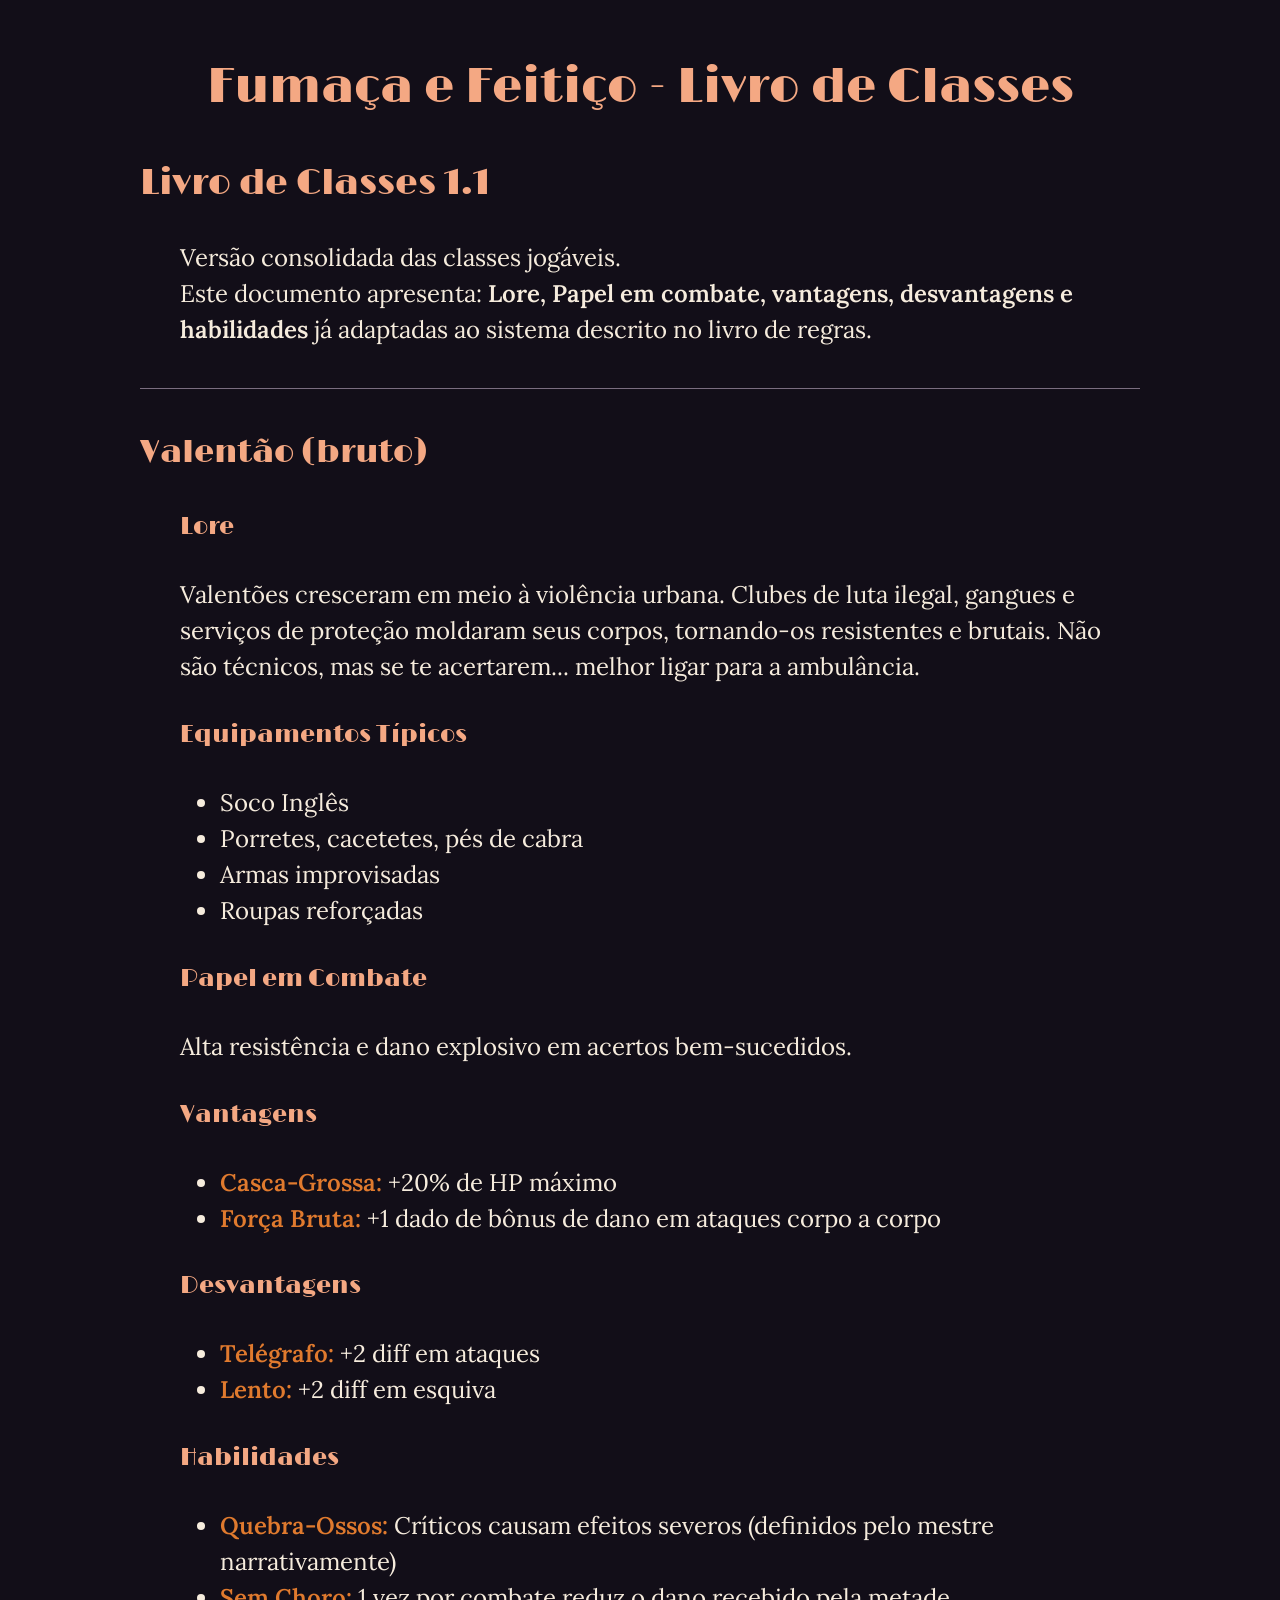
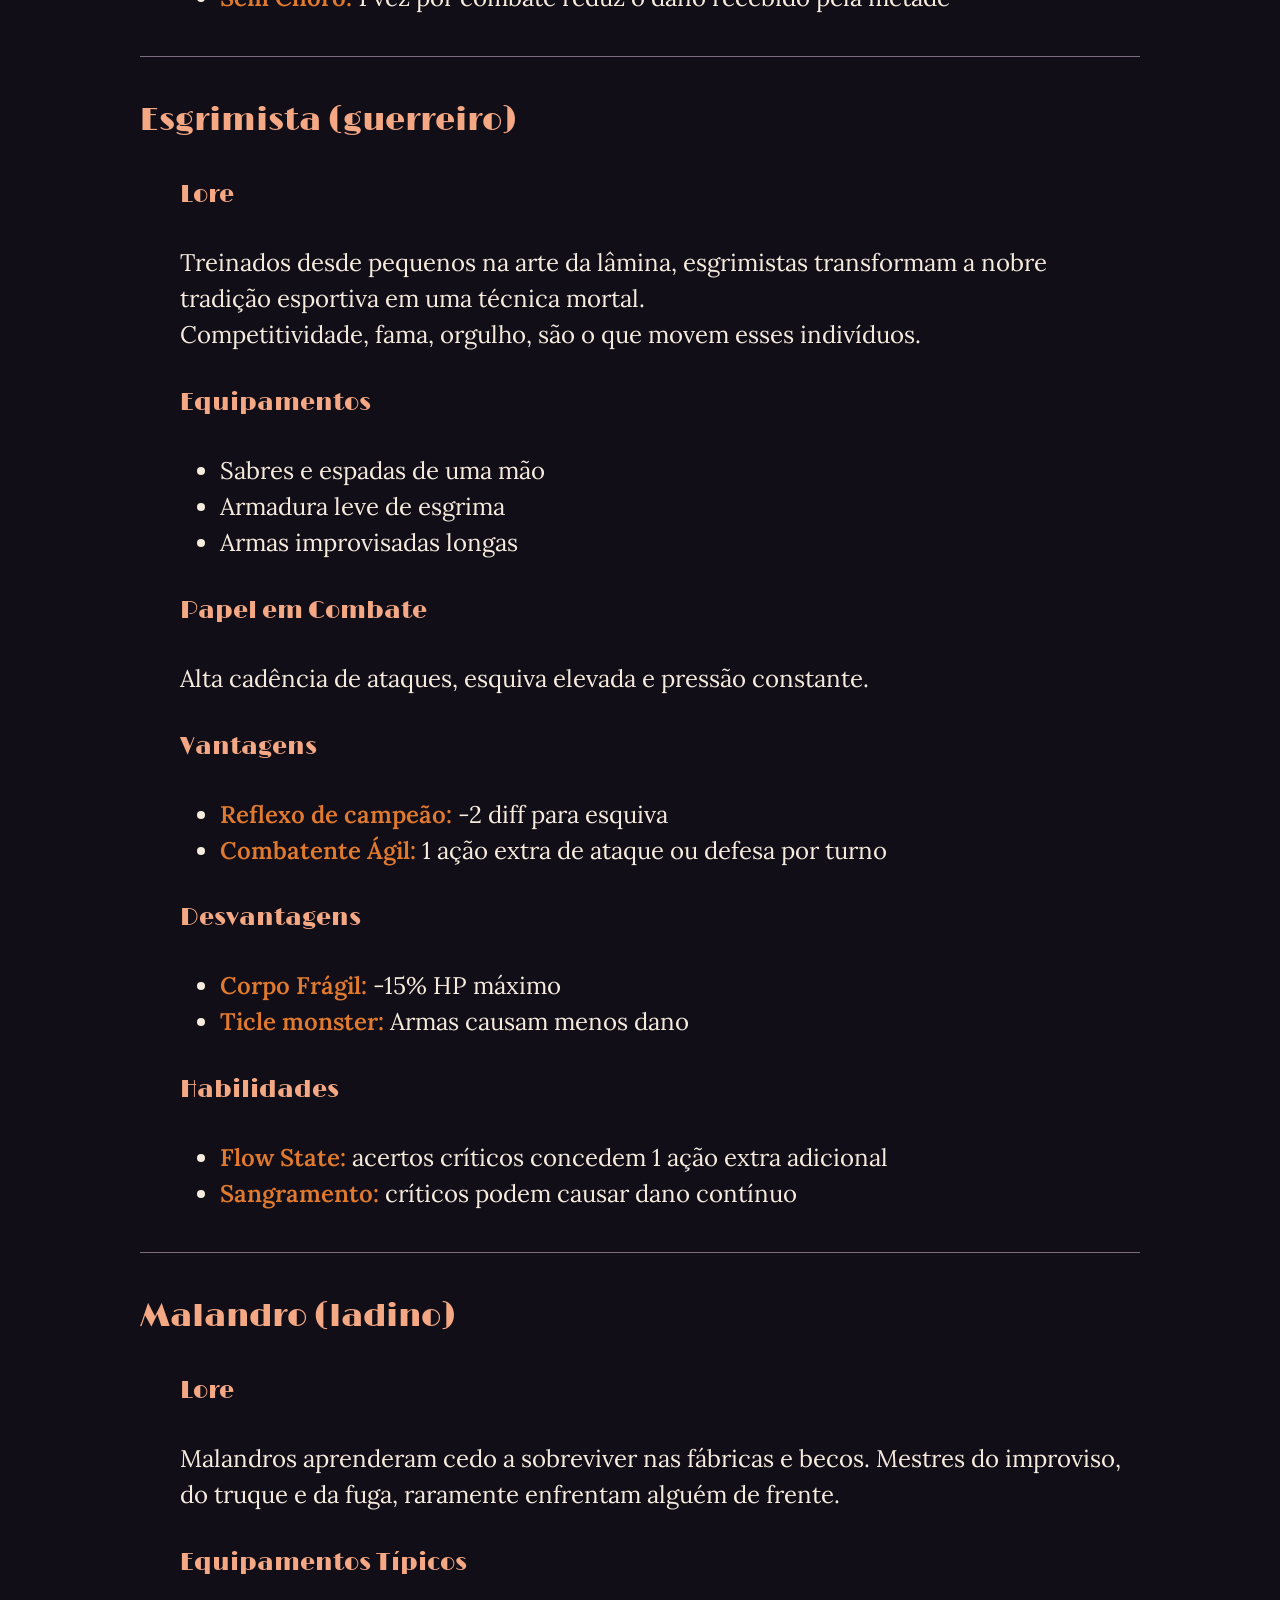
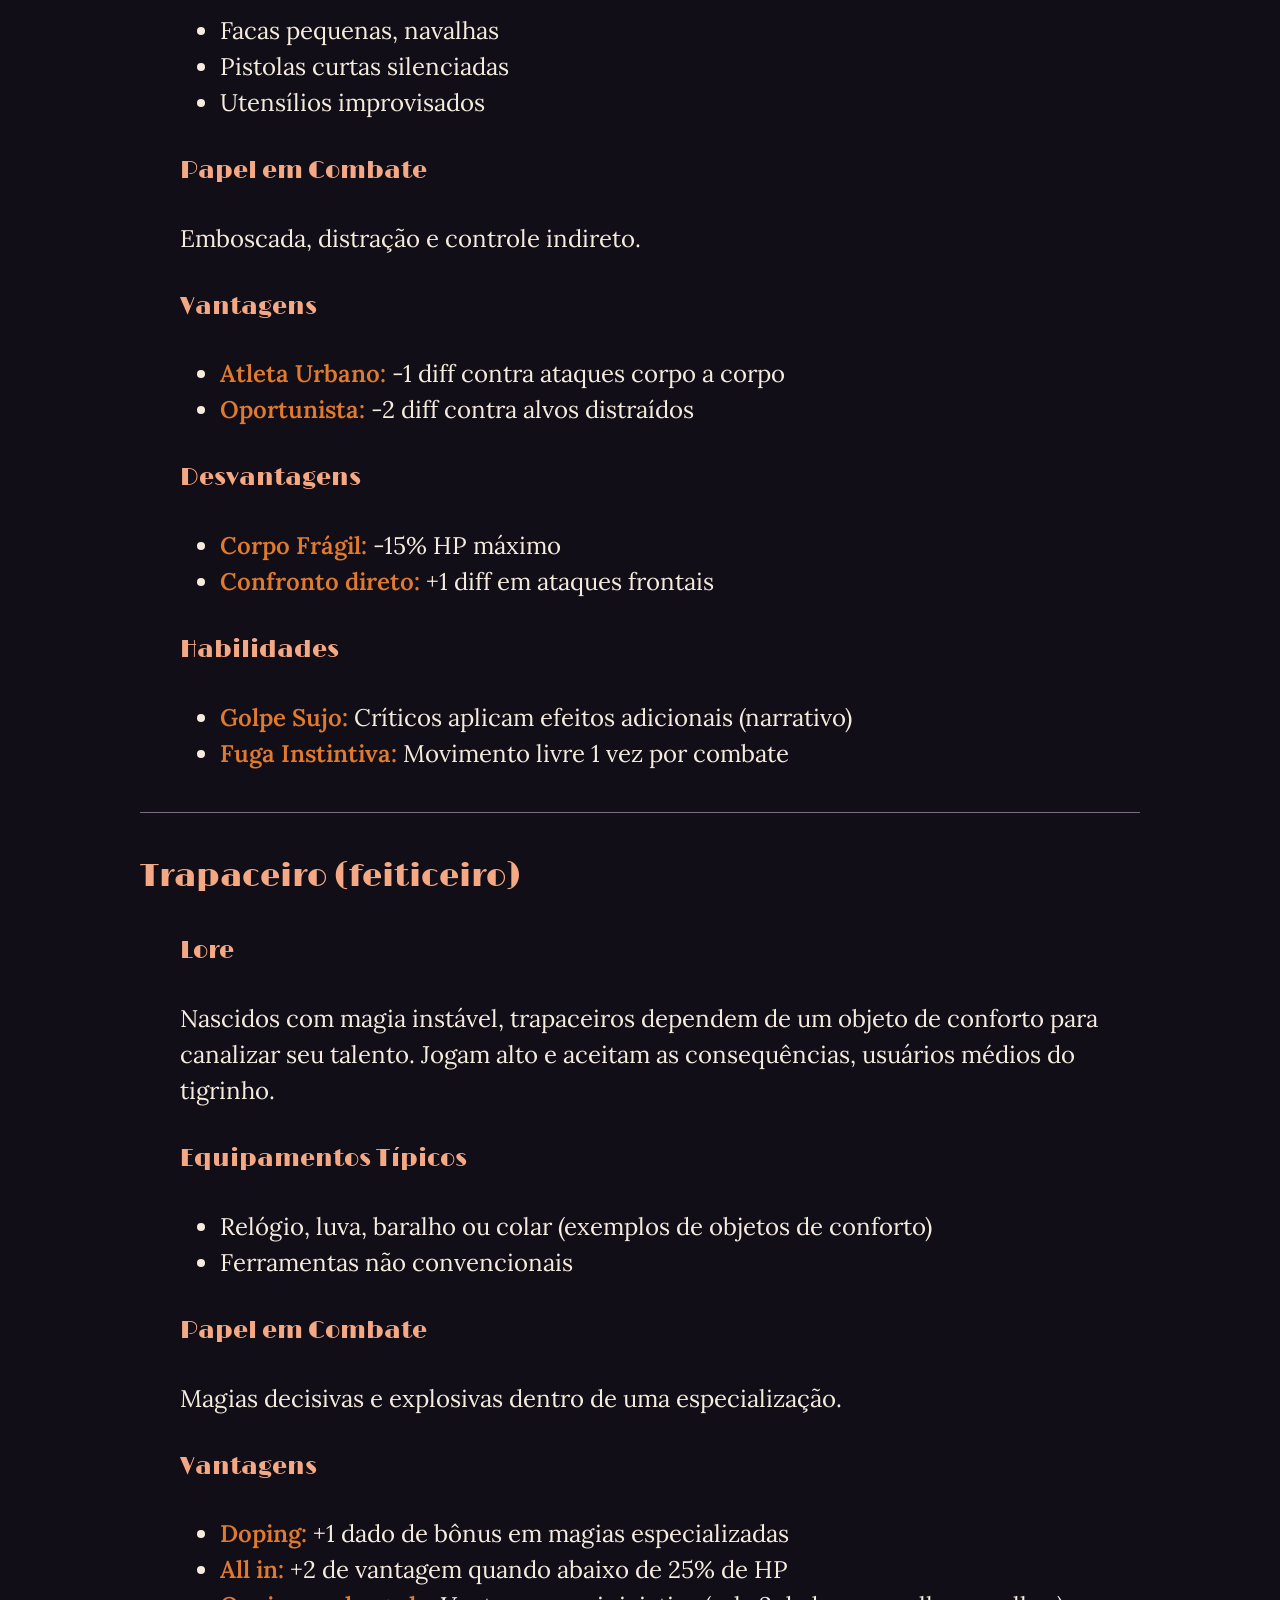
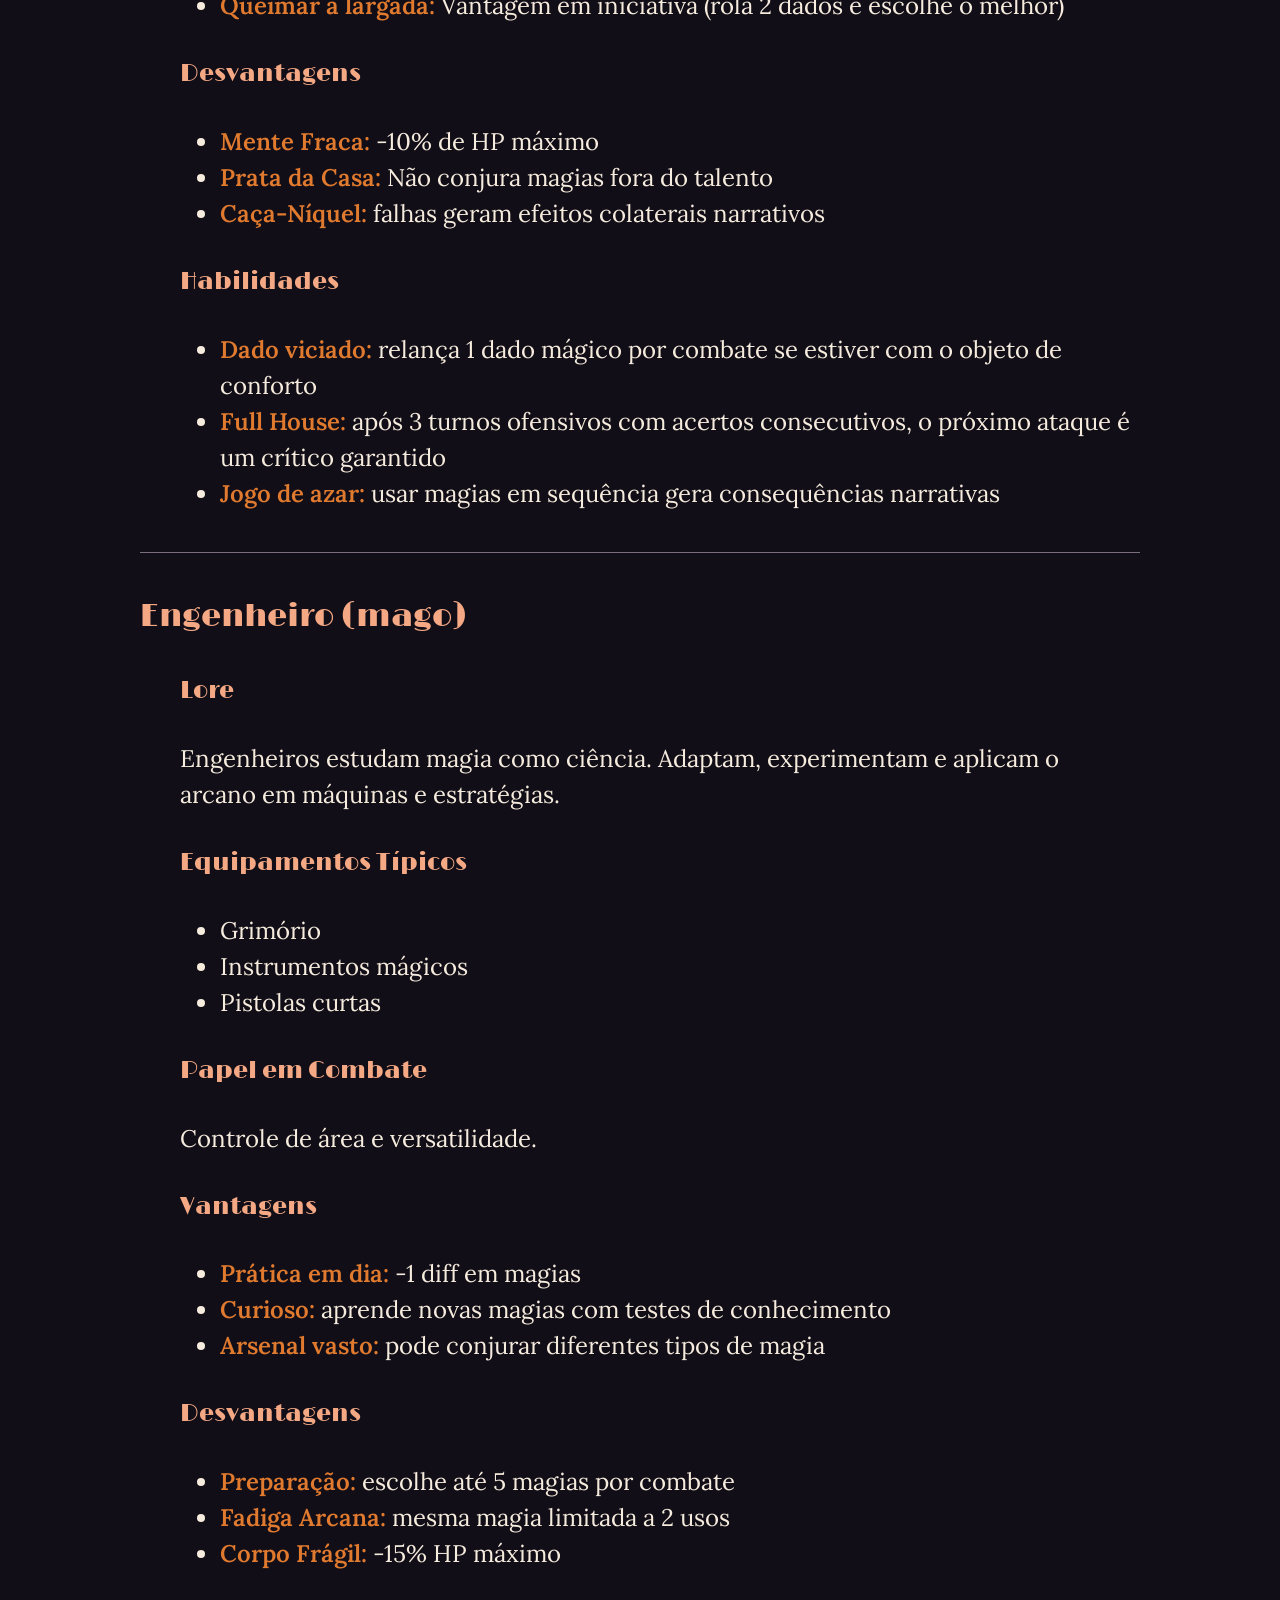
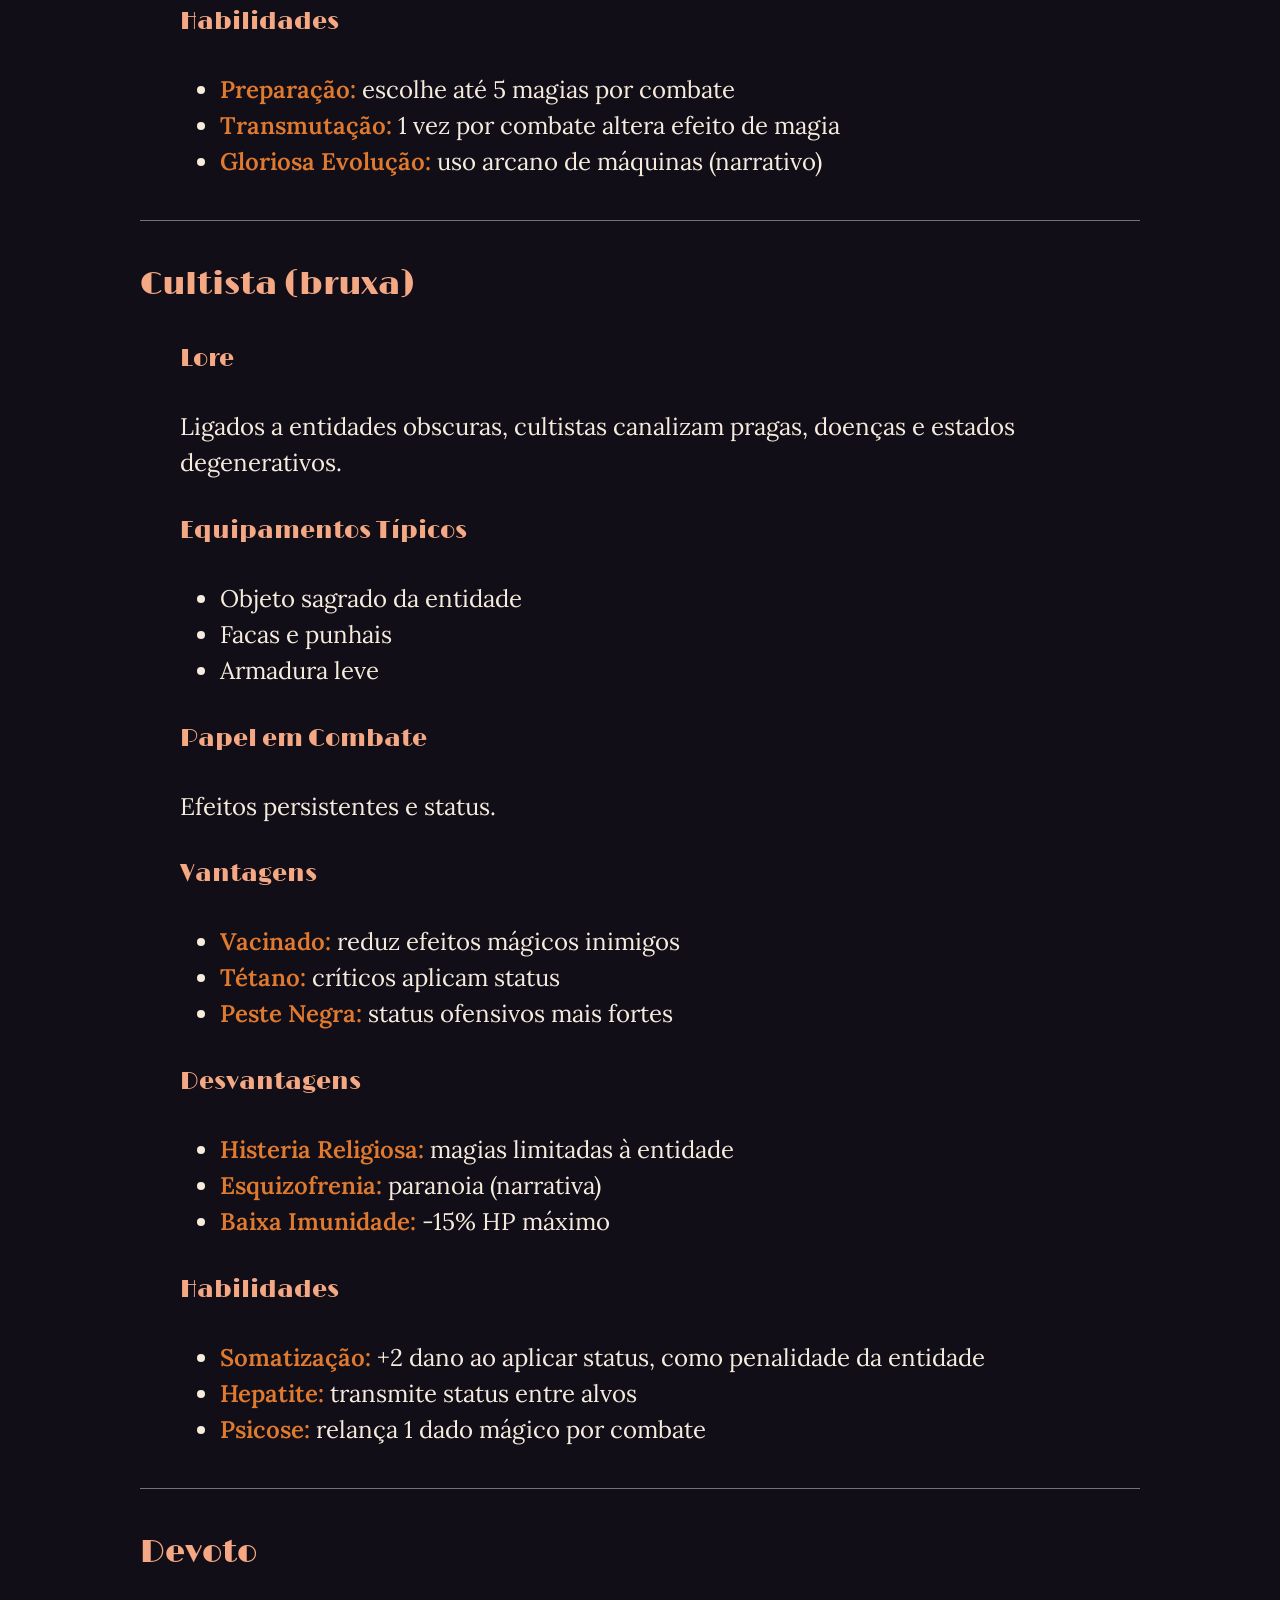
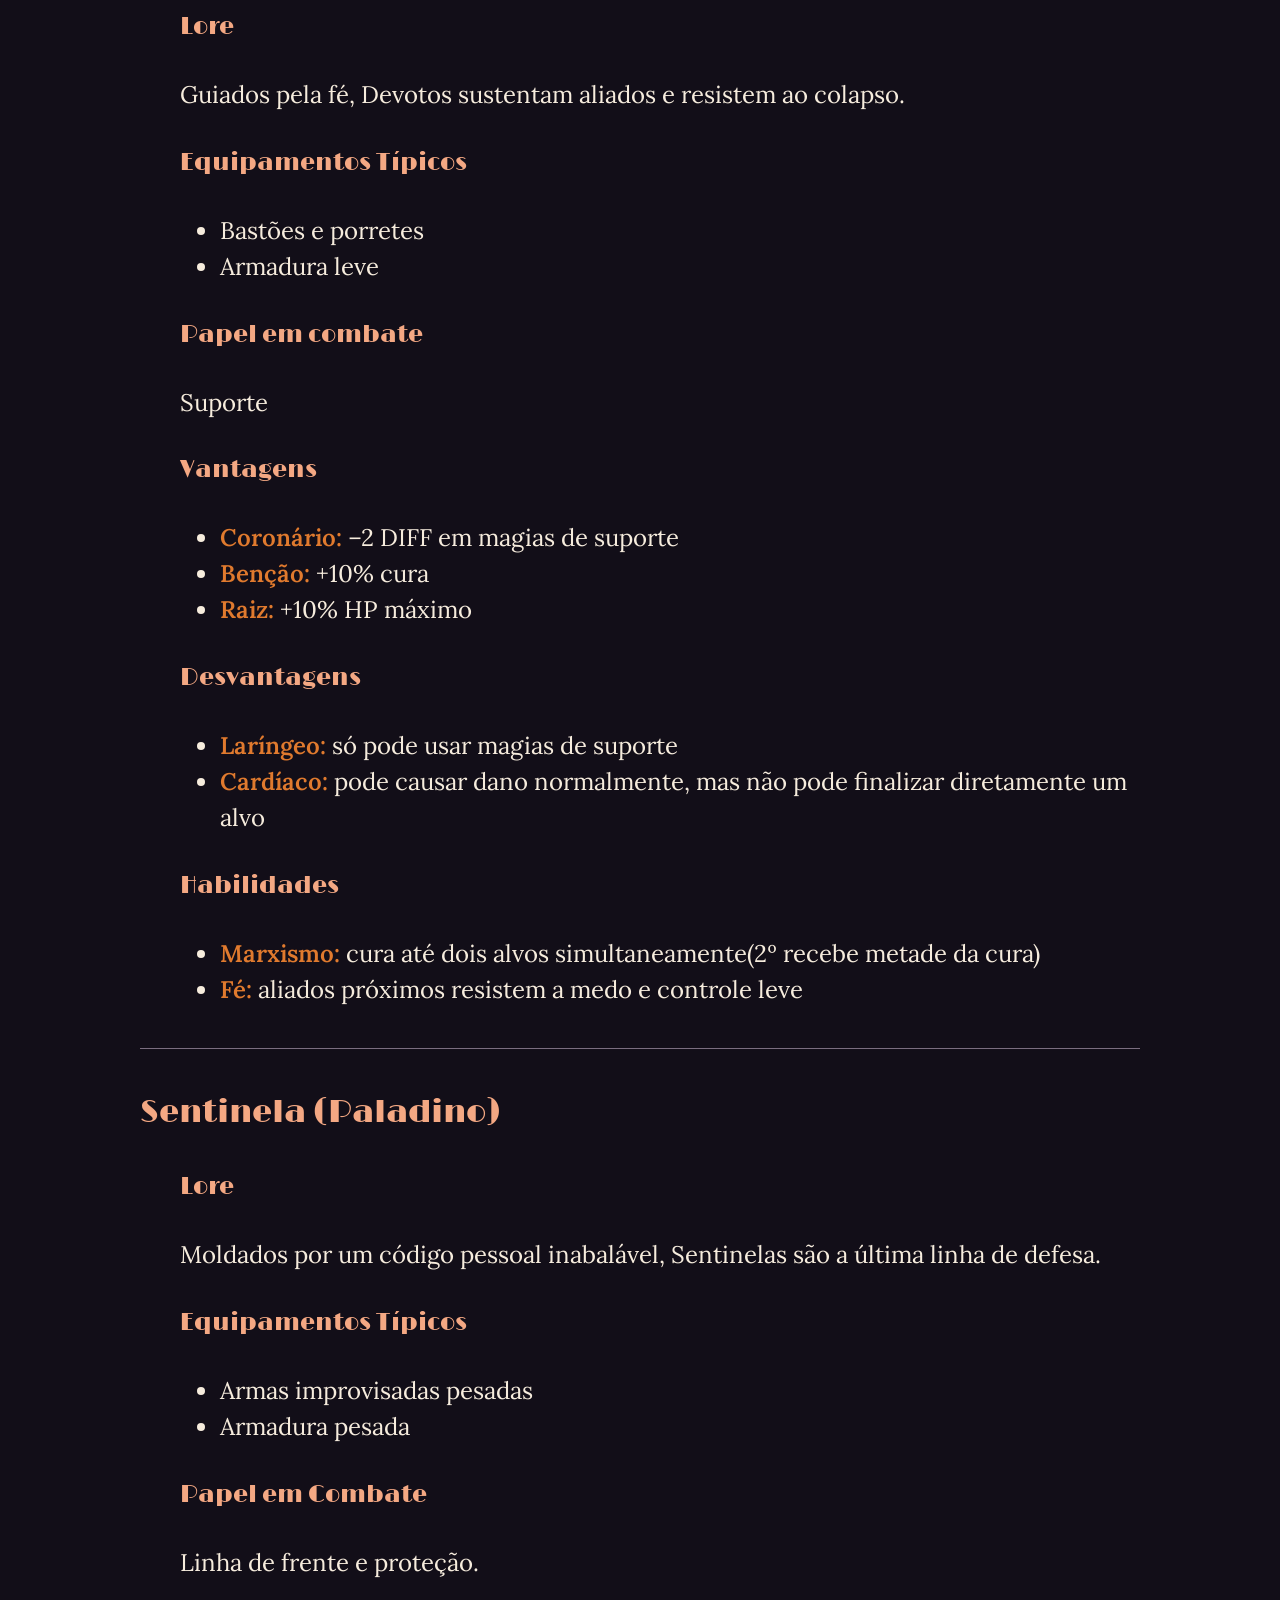
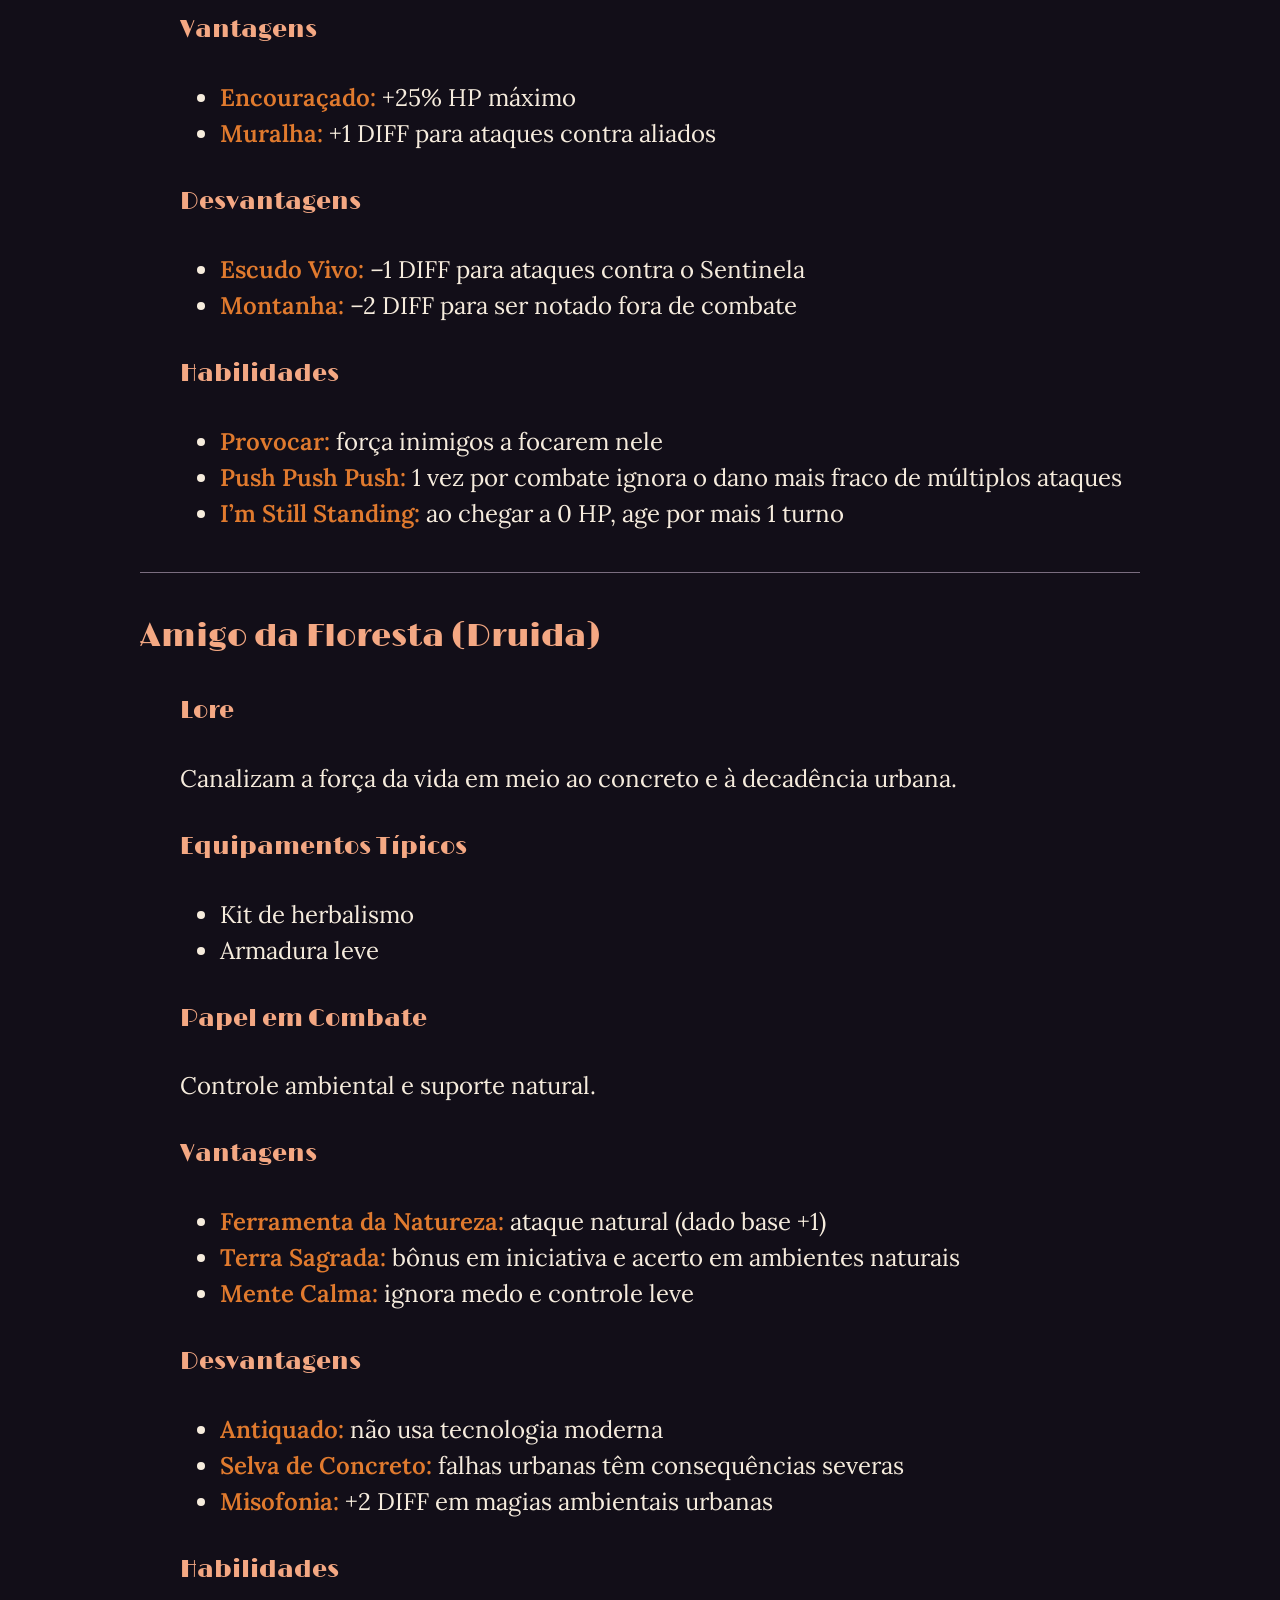
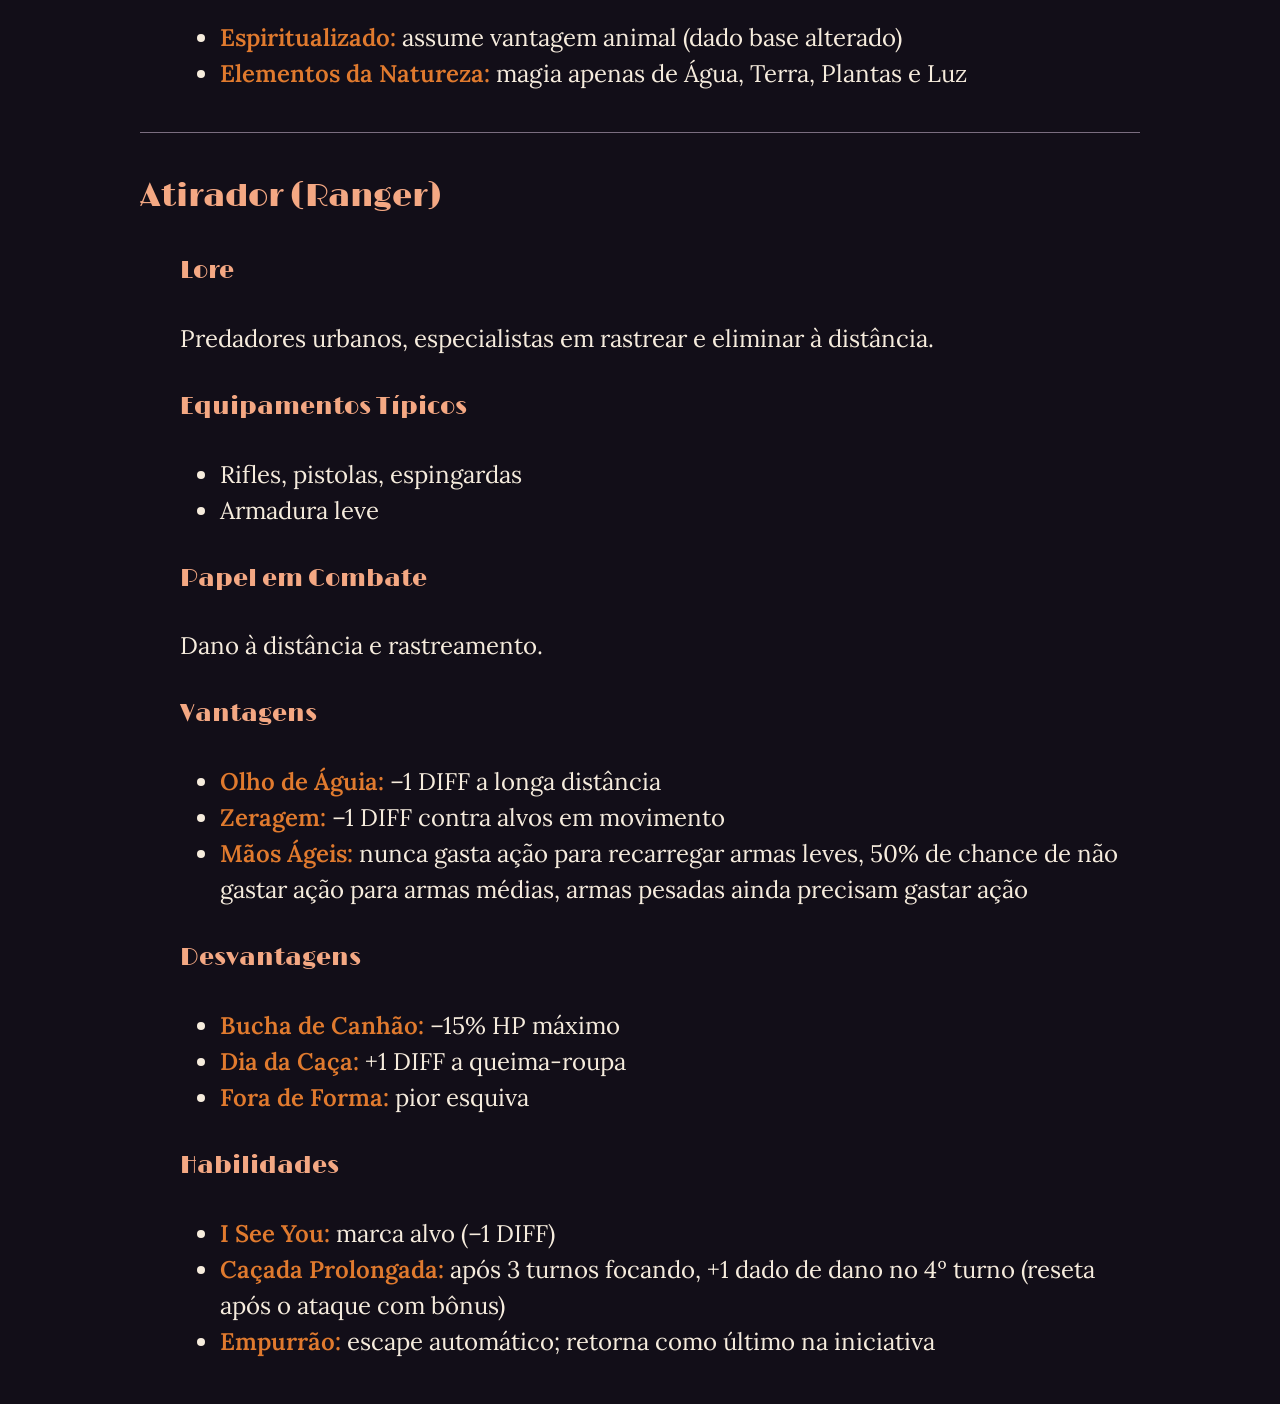
==== commit 08080382: "feat: update title in FF-LC.html and add index.html with navigation links" ====
--- a/FF-LC.html
+++ b/FF-LC.html
@@ -4,7 +4,7 @@
     <meta charset="UTF-8">
     <meta name="viewport" content="width=device-width, initial-scale=1.0">
     <meta name="color-scheme" content="dark">
-    <title>Fumaça e Feitiço - Livro de Classes</title>
+    <title>Livro de Classes</title>
 
     <link rel="preconnect" href="https://fonts.googleapis.com">
     <link rel="preconnect" href="https://fonts.gstatic.com" crossorigin>
@@ -13,7 +13,7 @@
 </head>
 <body>
 
-    <h1>Fumaça e Feitiço</h1>
+    <h1>Fumaça e Feitiço - Livro de Classes</h1>
     <h2>Livro de Classes 1.1</h2>
     <p style="margin-left: 40px;">Versão consolidada das classes jogáveis. <br>Este documento apresenta: <strong>Lore, Papel em combate, vantagens, desvantagens e habilidades </strong>já adaptadas ao sistema descrito no livro de regras.</p>
     <hr>
--- a/style.css
+++ b/style.css
@@ -25,6 +25,9 @@
     font-weight: 400;
 }
 
+h1 {text-align: center;}
+h3 {font-size: 2.0rem;}
+
 strong {
     font-weight: 600;
 }
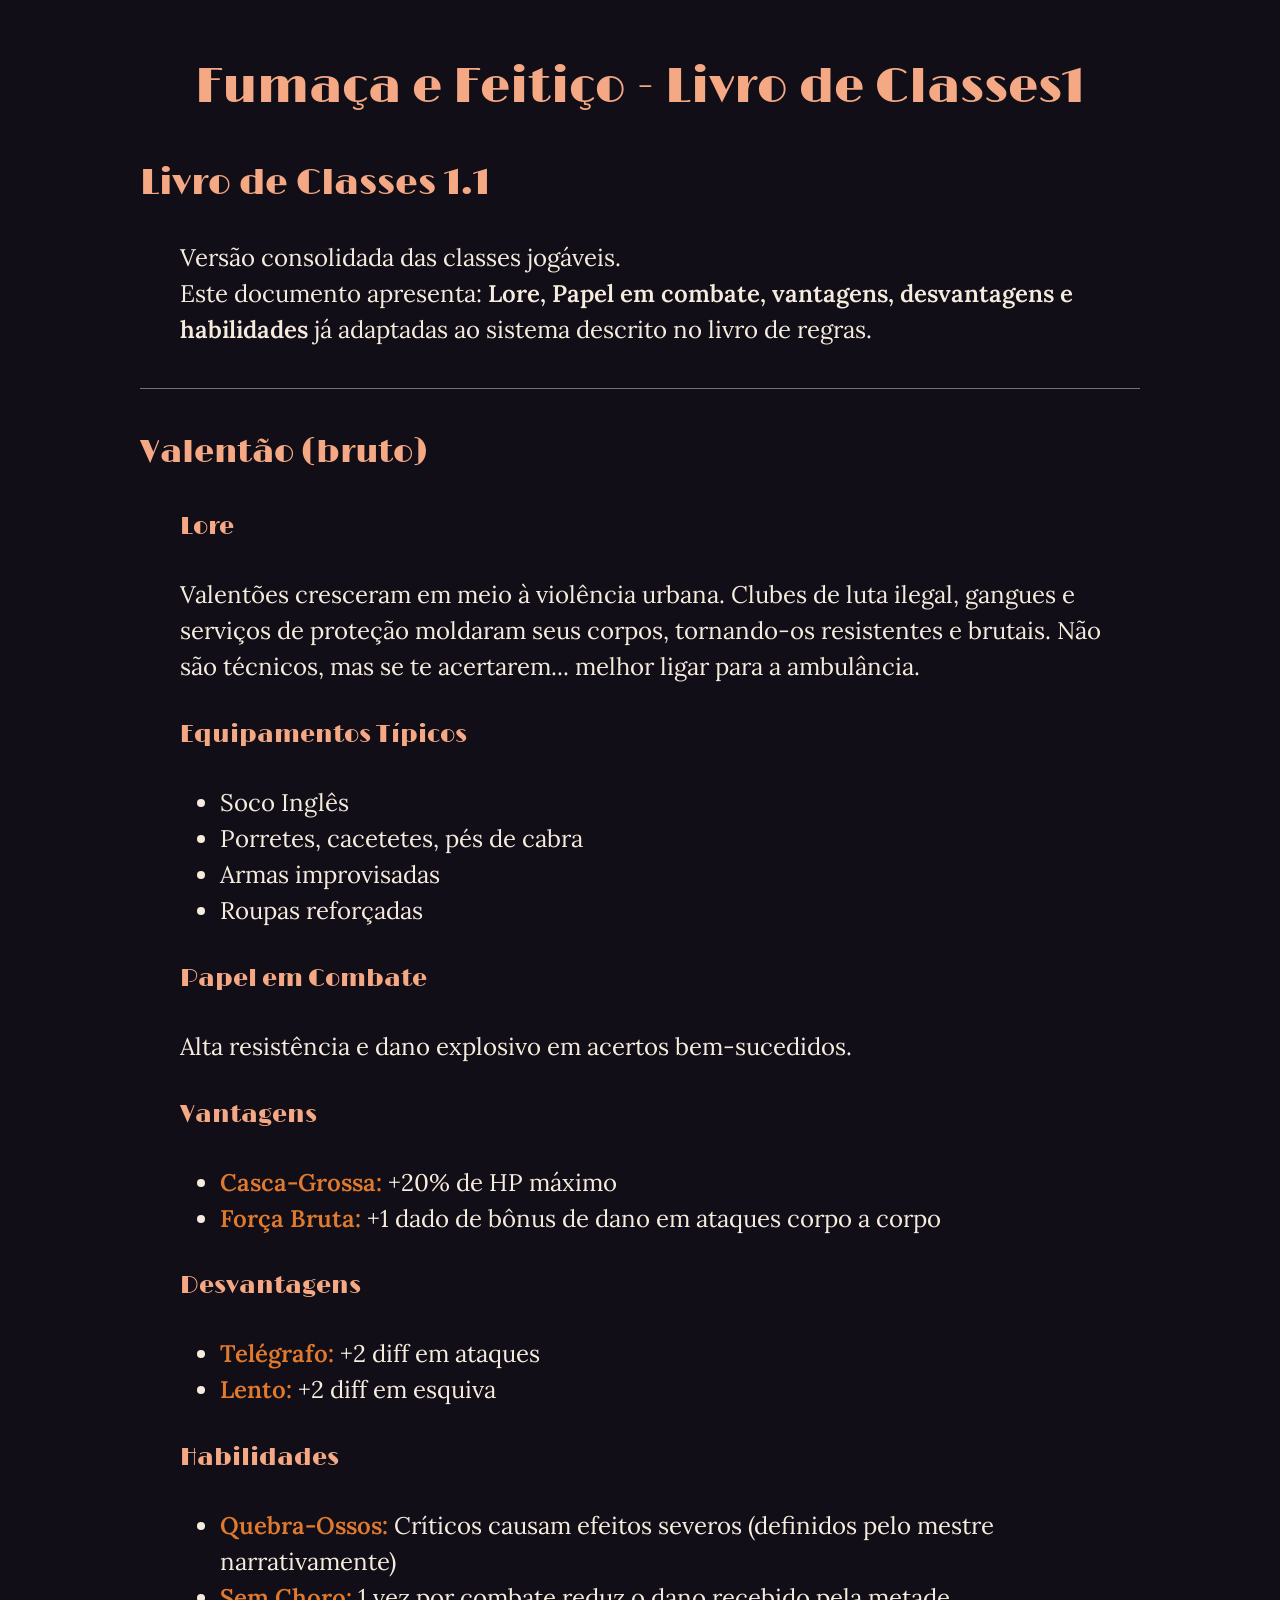
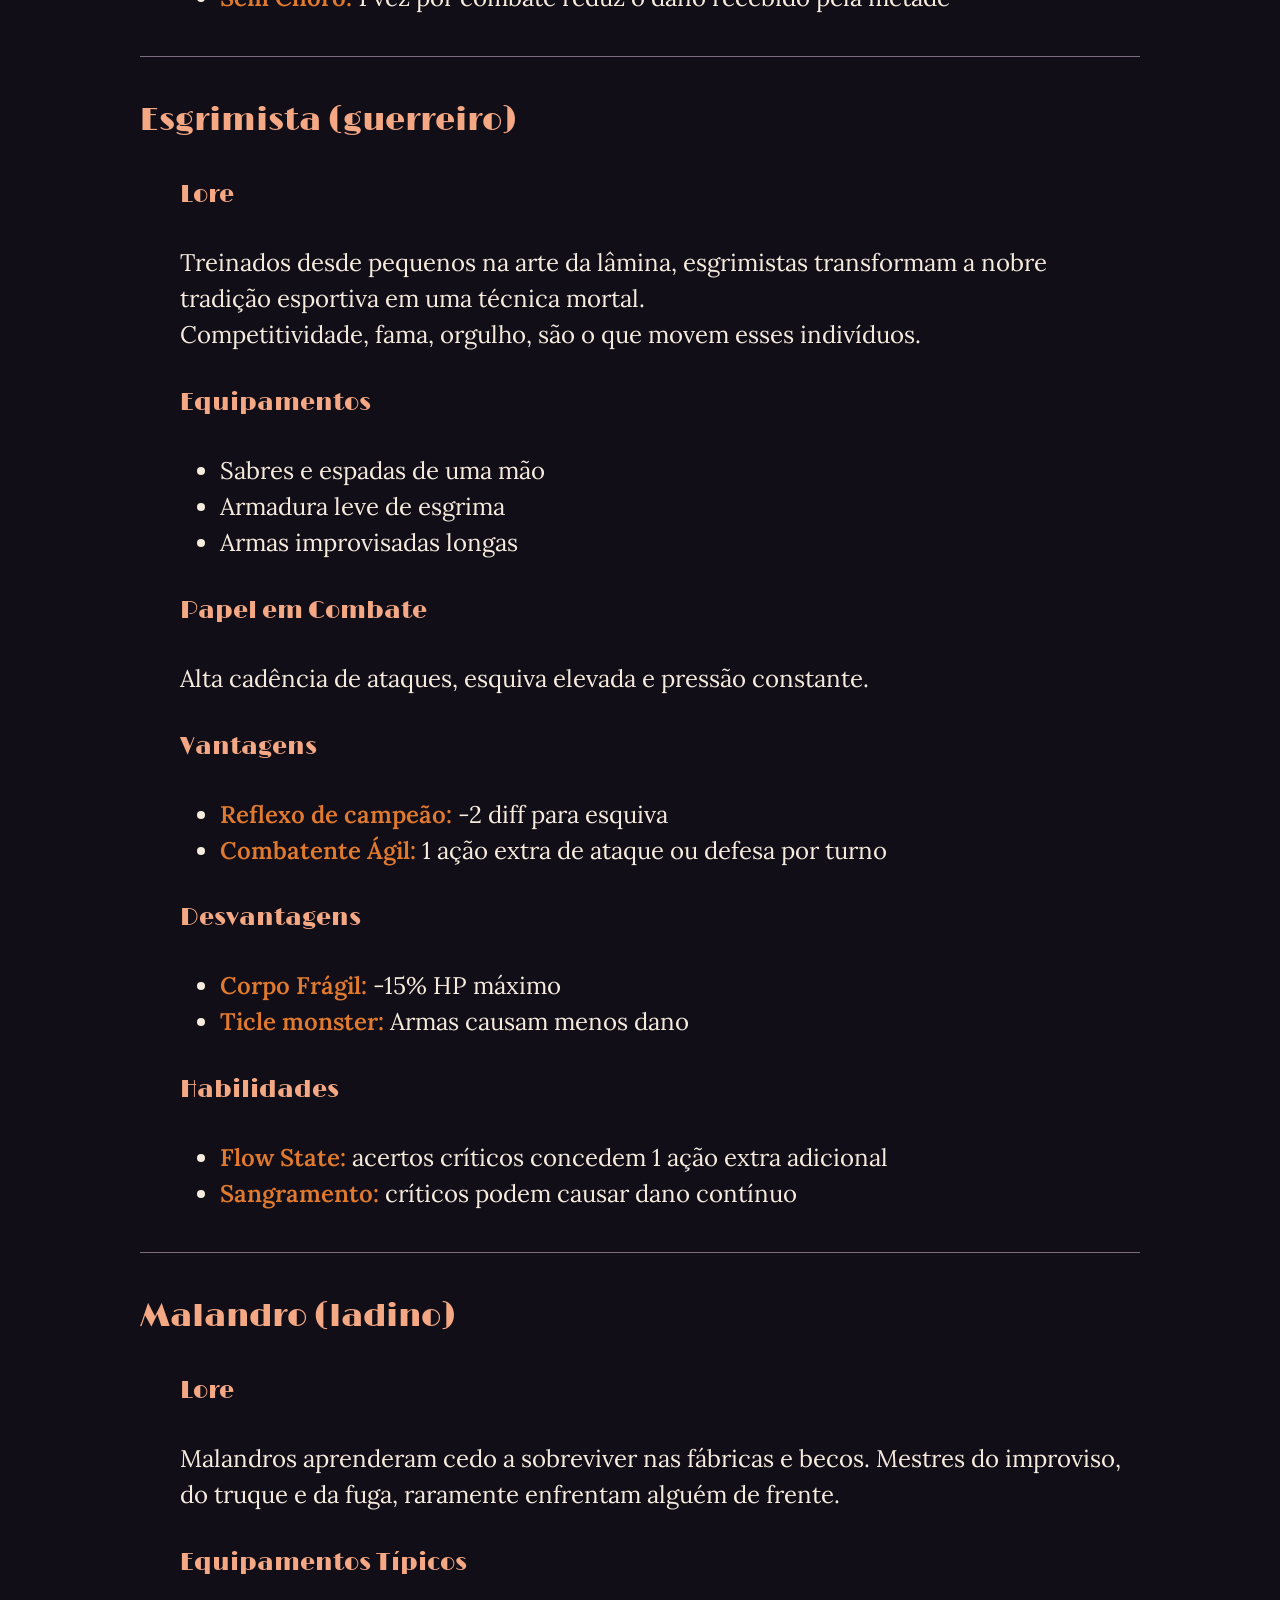
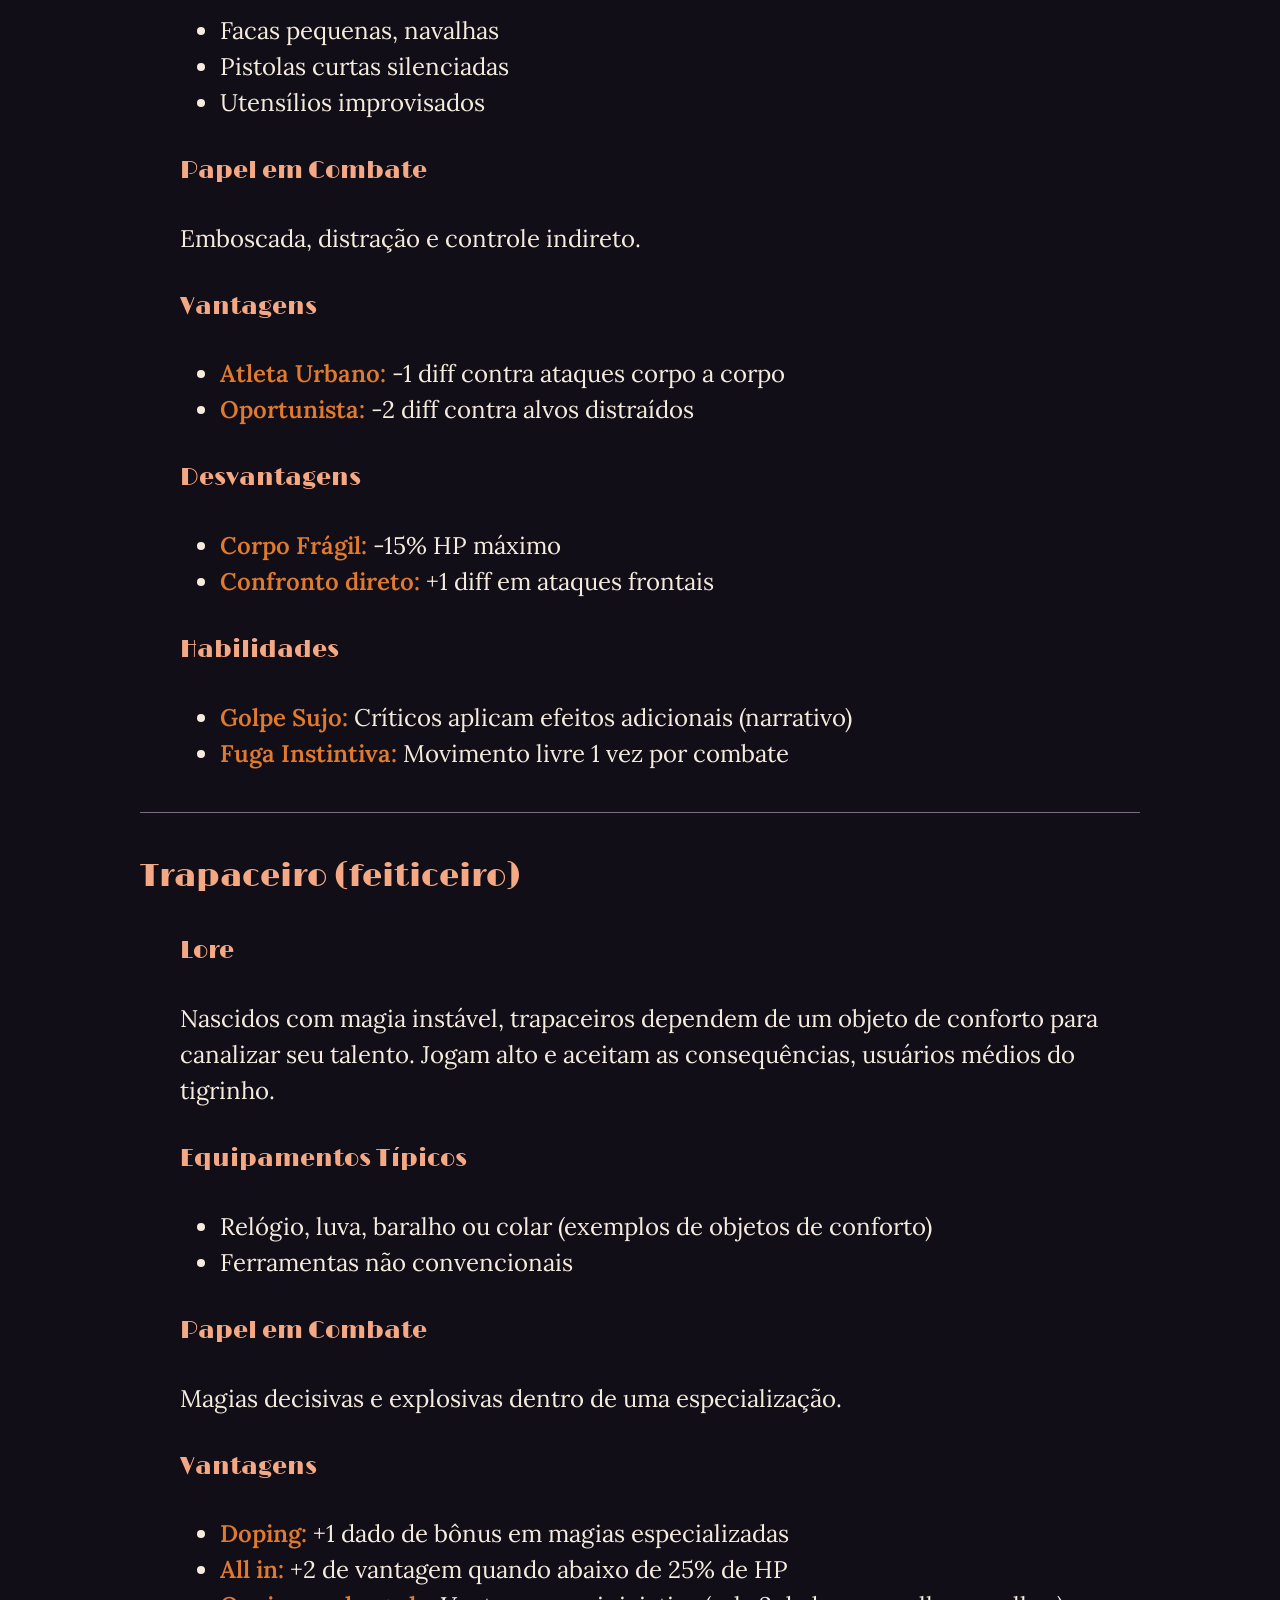
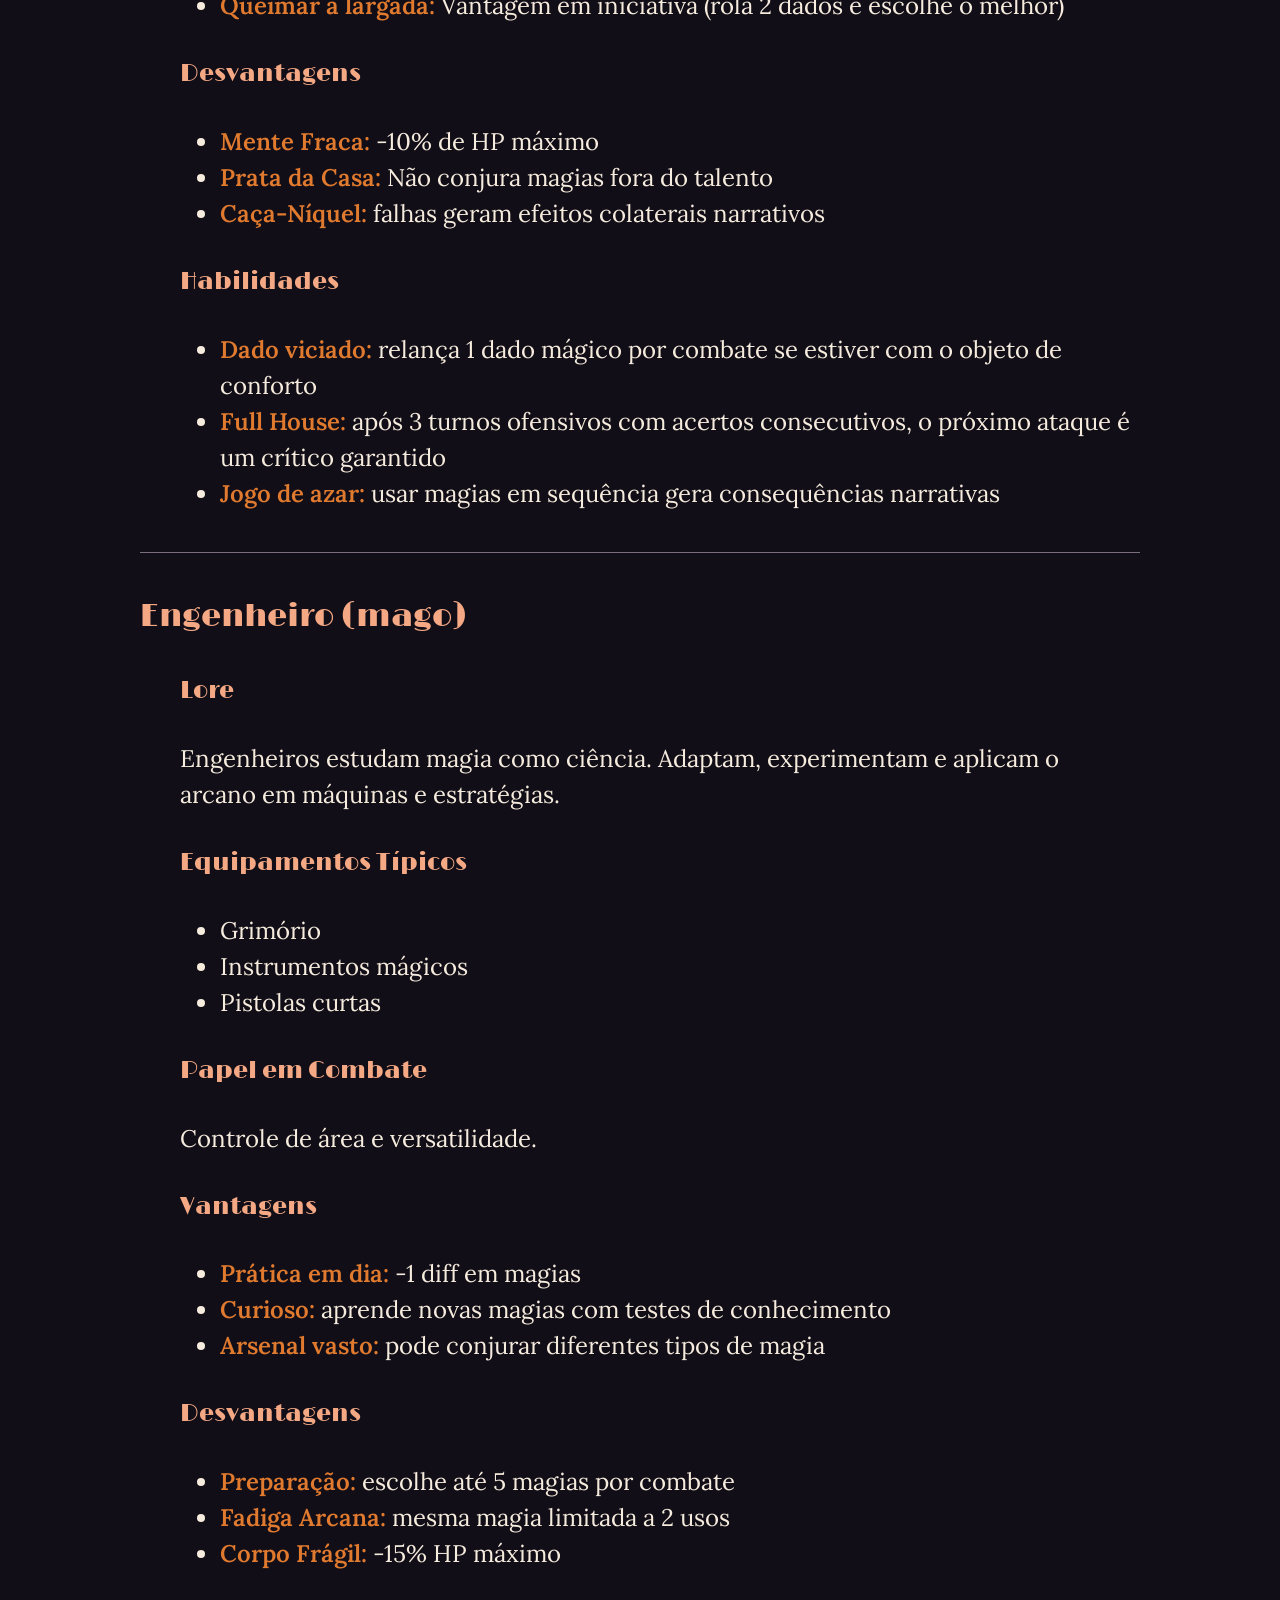
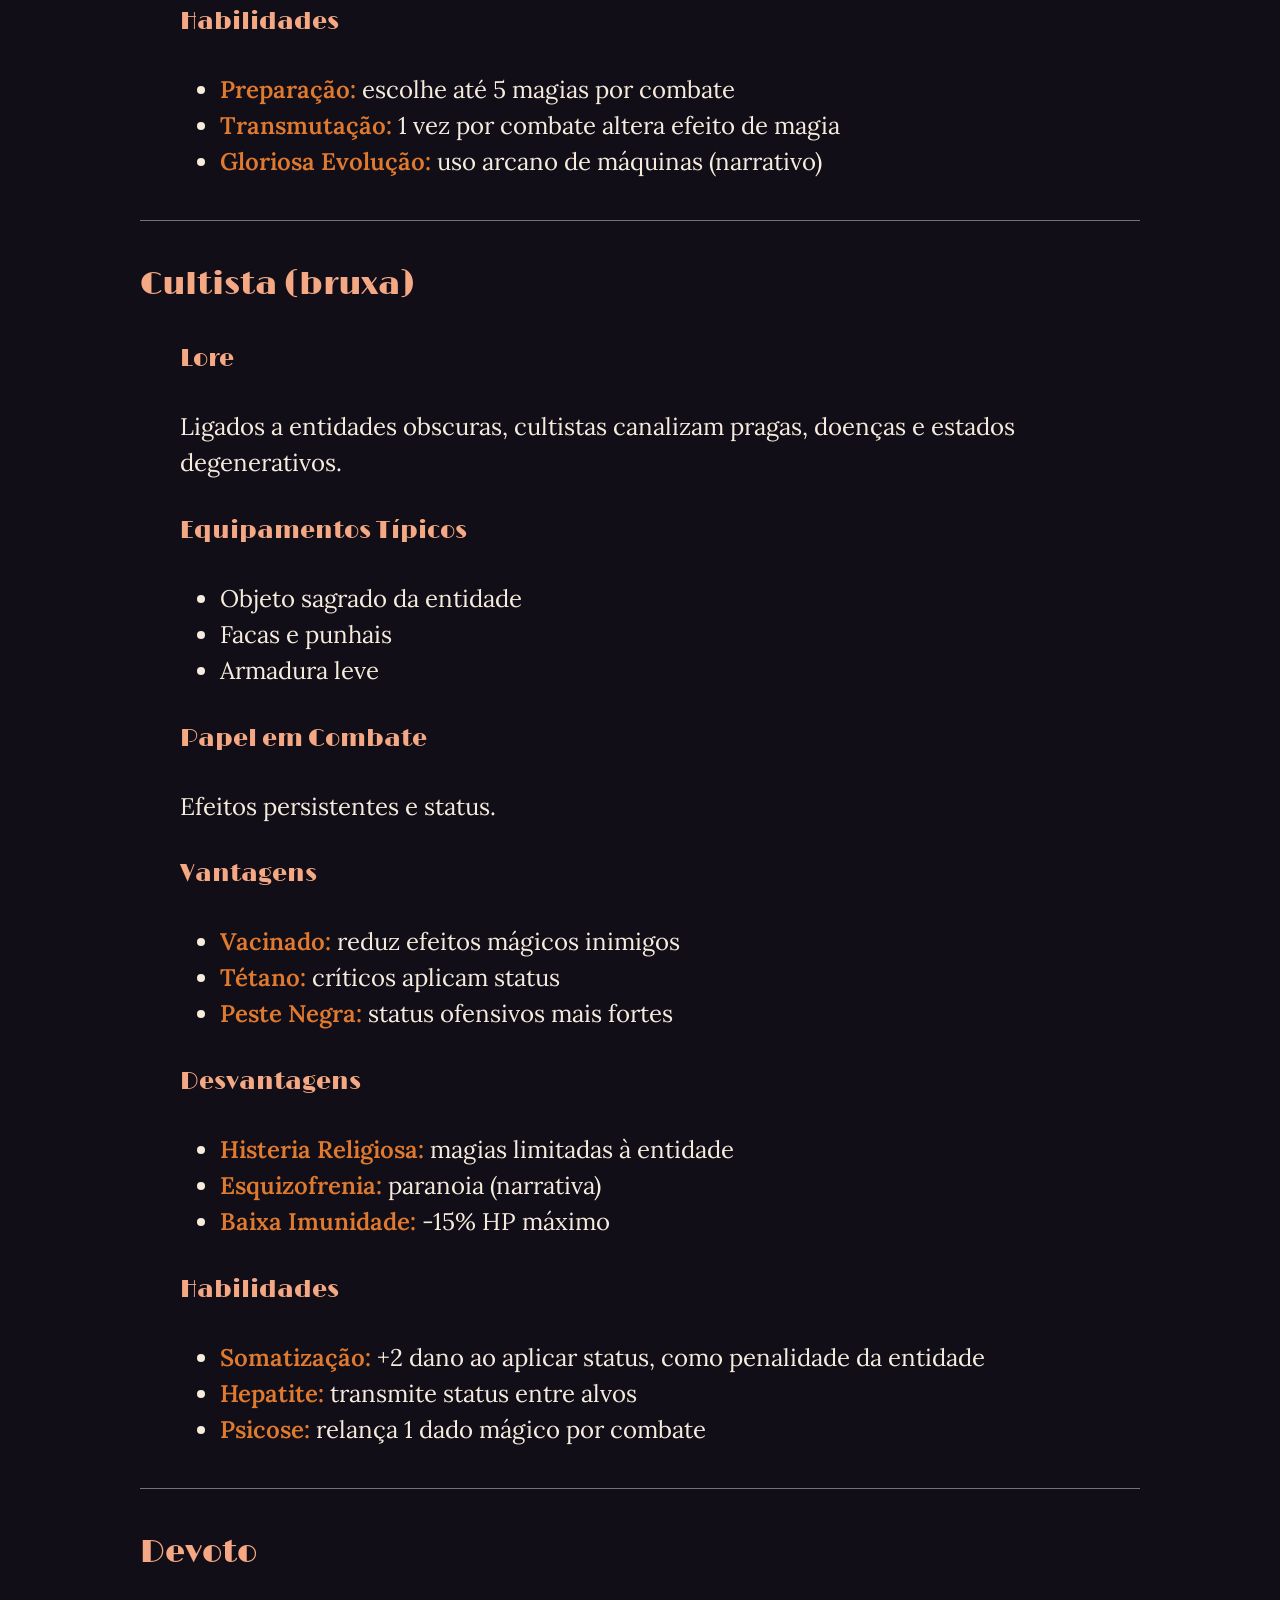
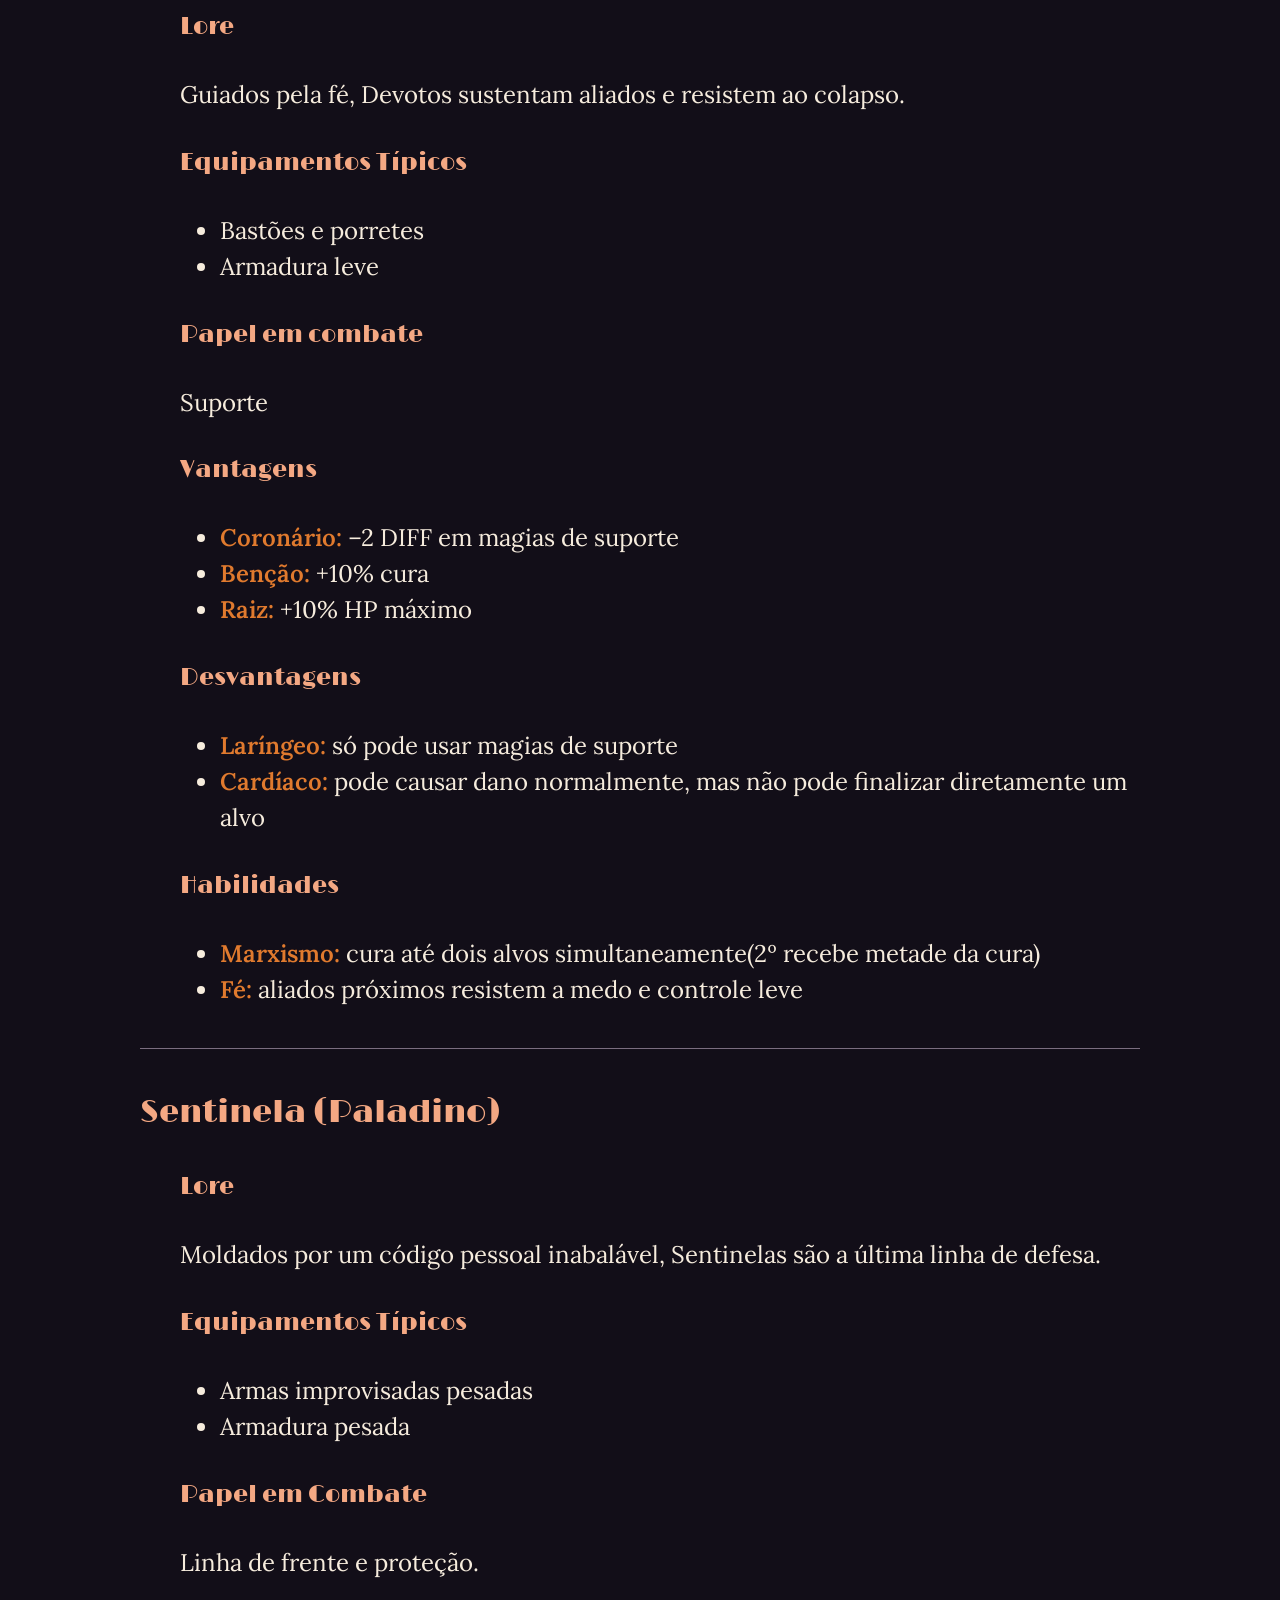
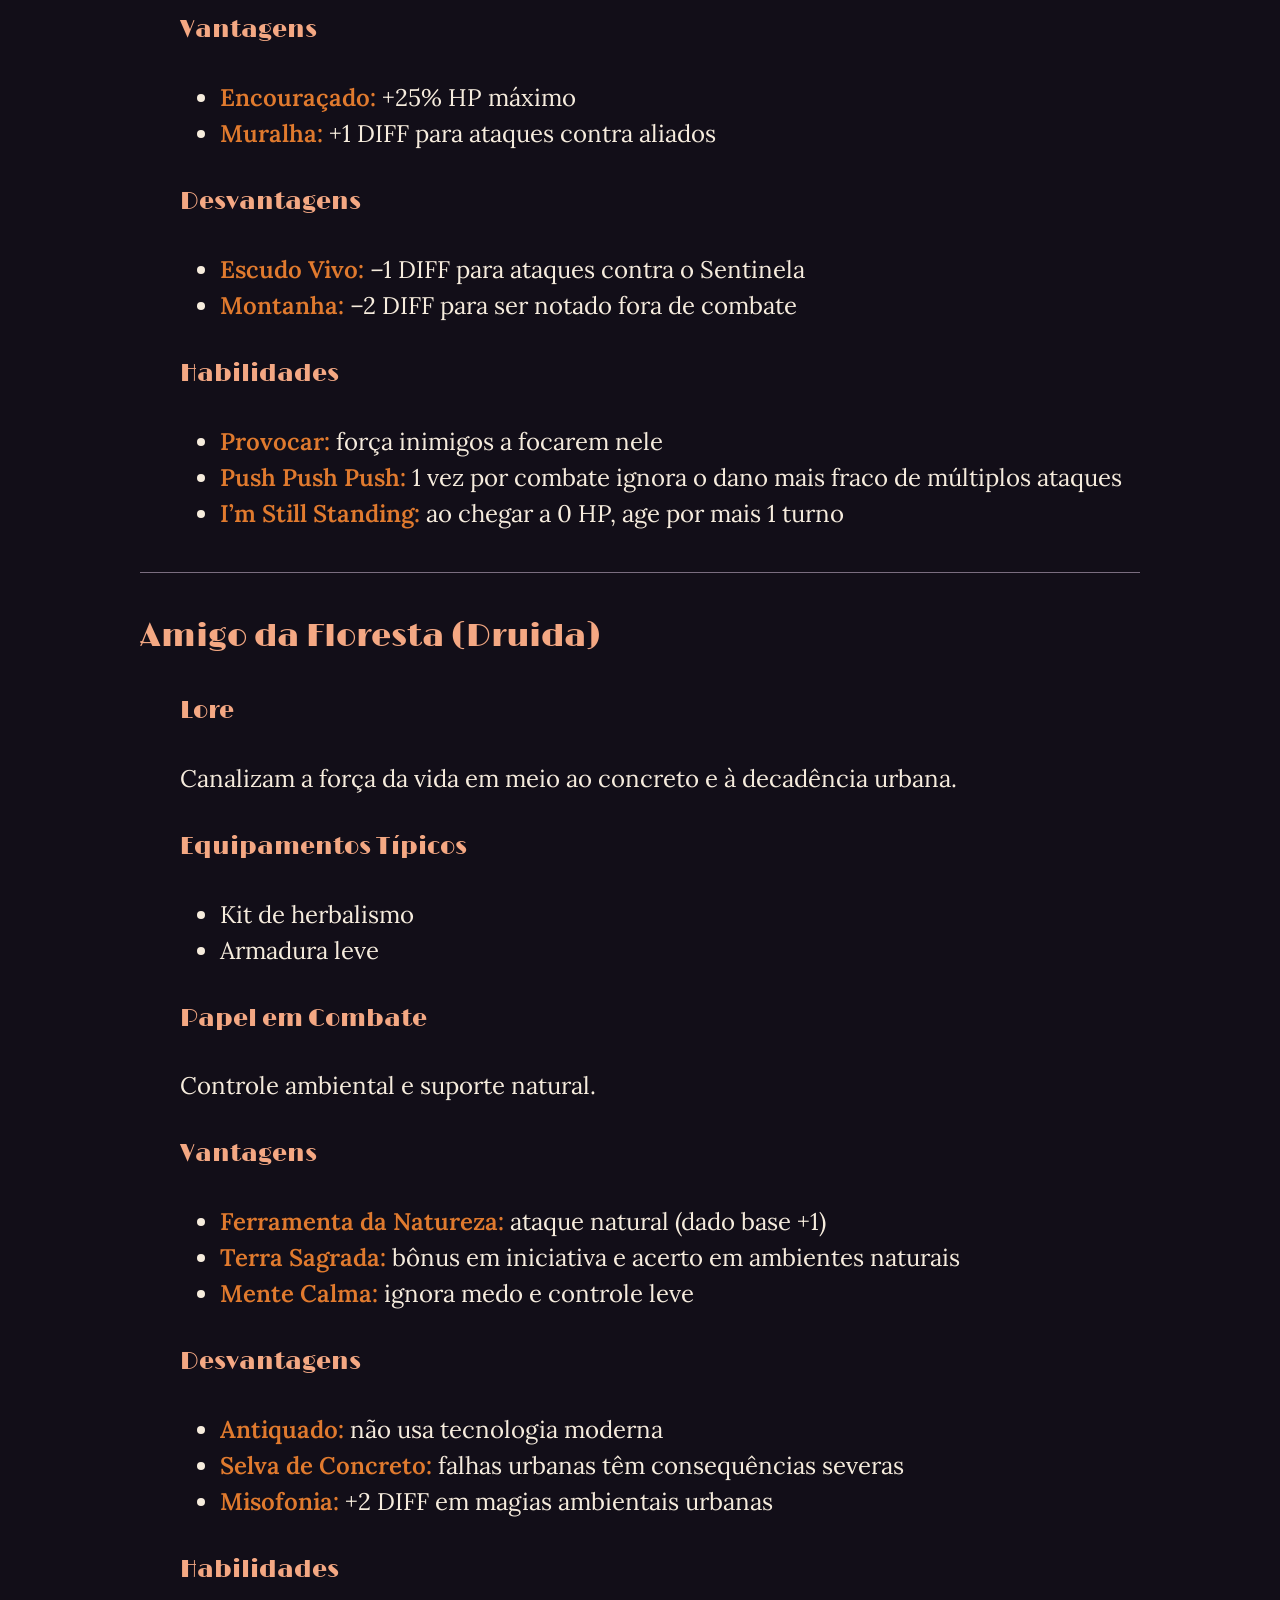
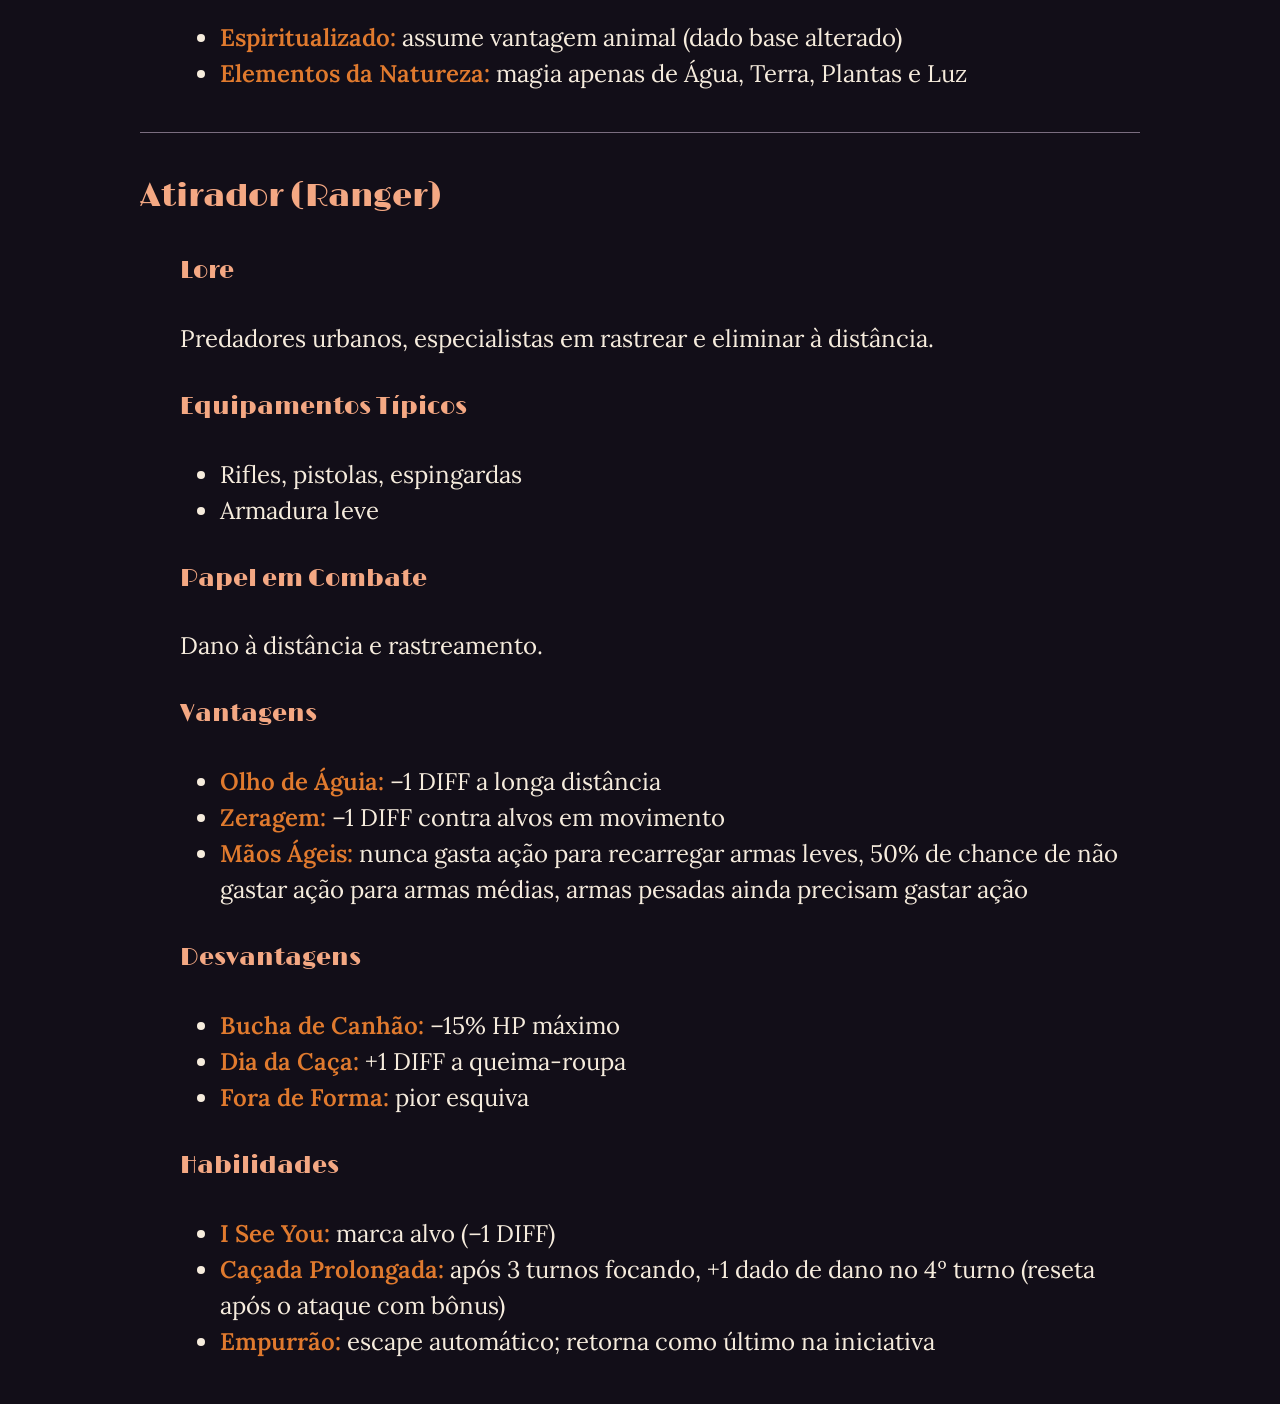
==== commit 21489426: "fix: correct title in FF-LC.html for consistency" ====
--- a/FF-LC.html
+++ b/FF-LC.html
@@ -13,7 +13,7 @@
 </head>
 <body>
 
-    <h1>Fumaça e Feitiço - Livro de Classes</h1>
+    <h1>Fumaça e Feitiço - Livro de Classes1</h1>
     <h2>Livro de Classes 1.1</h2>
     <p style="margin-left: 40px;">Versão consolidada das classes jogáveis. <br>Este documento apresenta: <strong>Lore, Papel em combate, vantagens, desvantagens e habilidades </strong>já adaptadas ao sistema descrito no livro de regras.</p>
     <hr>
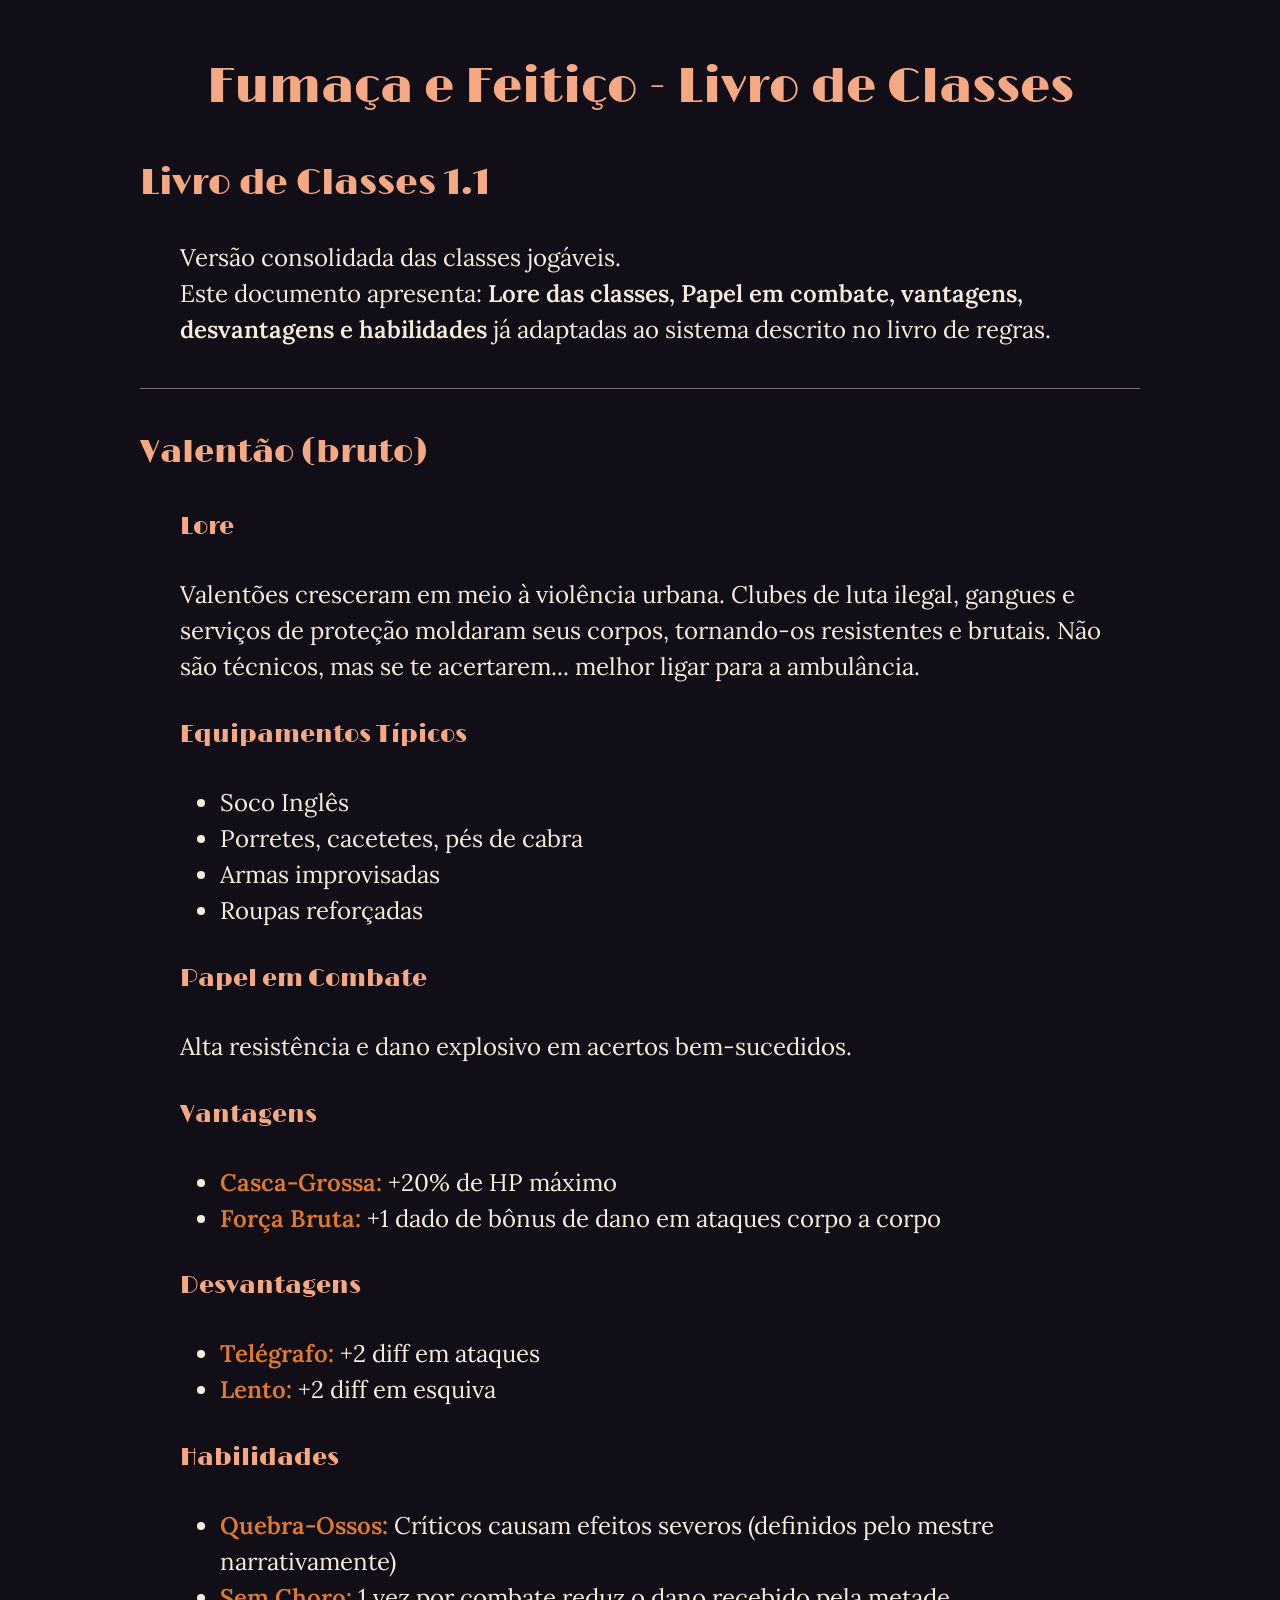
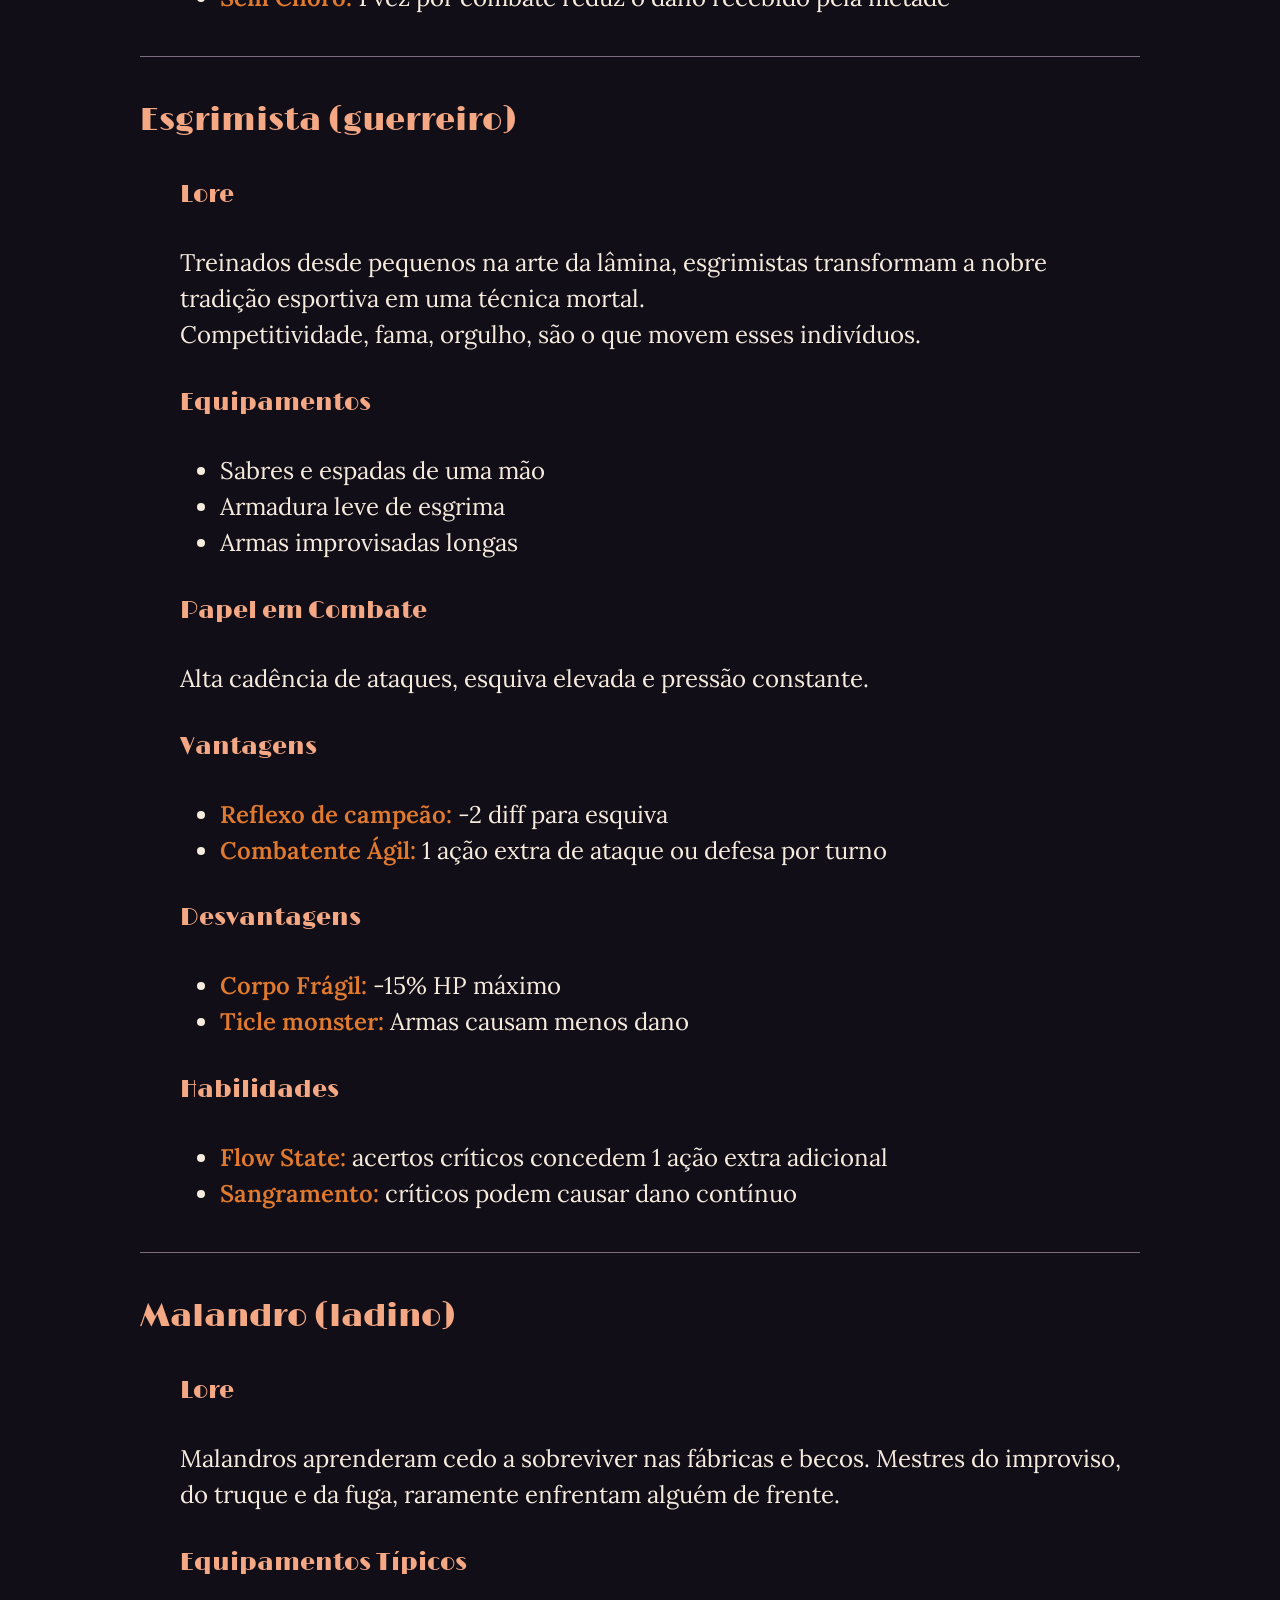
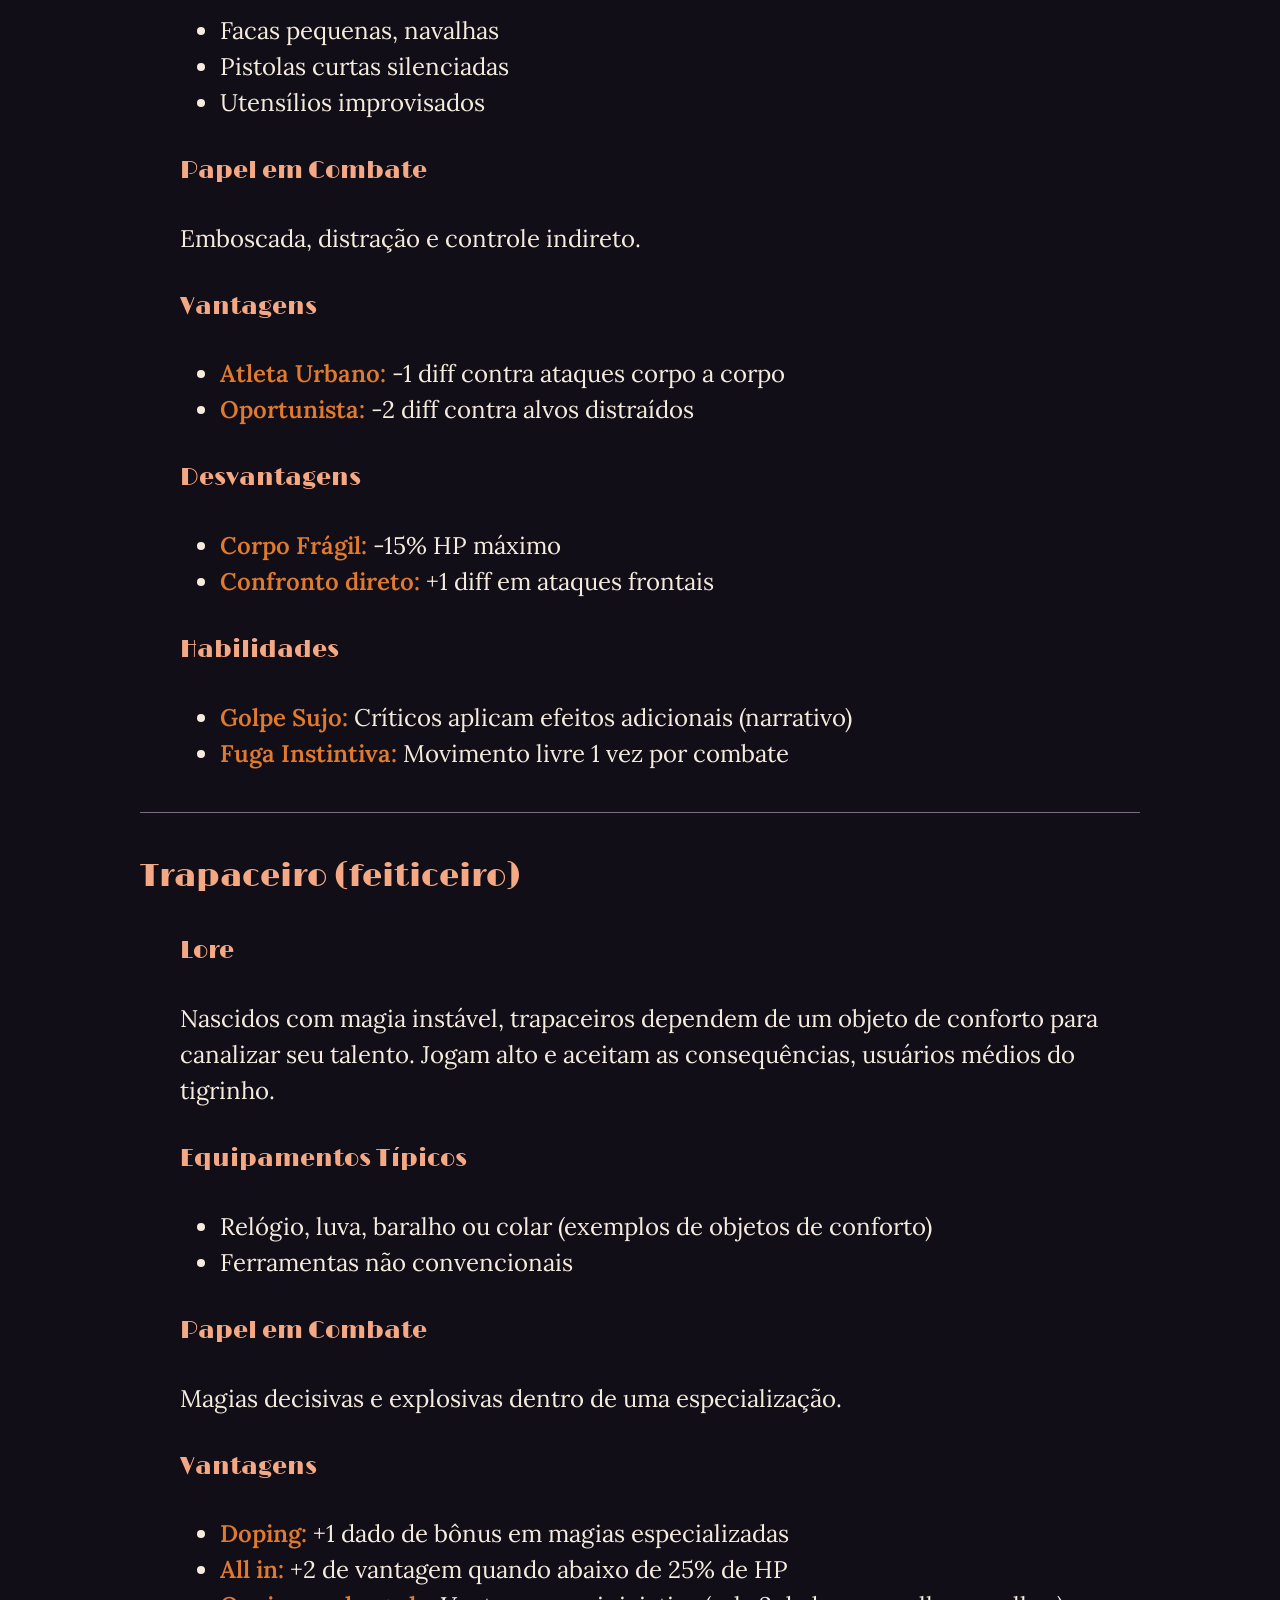
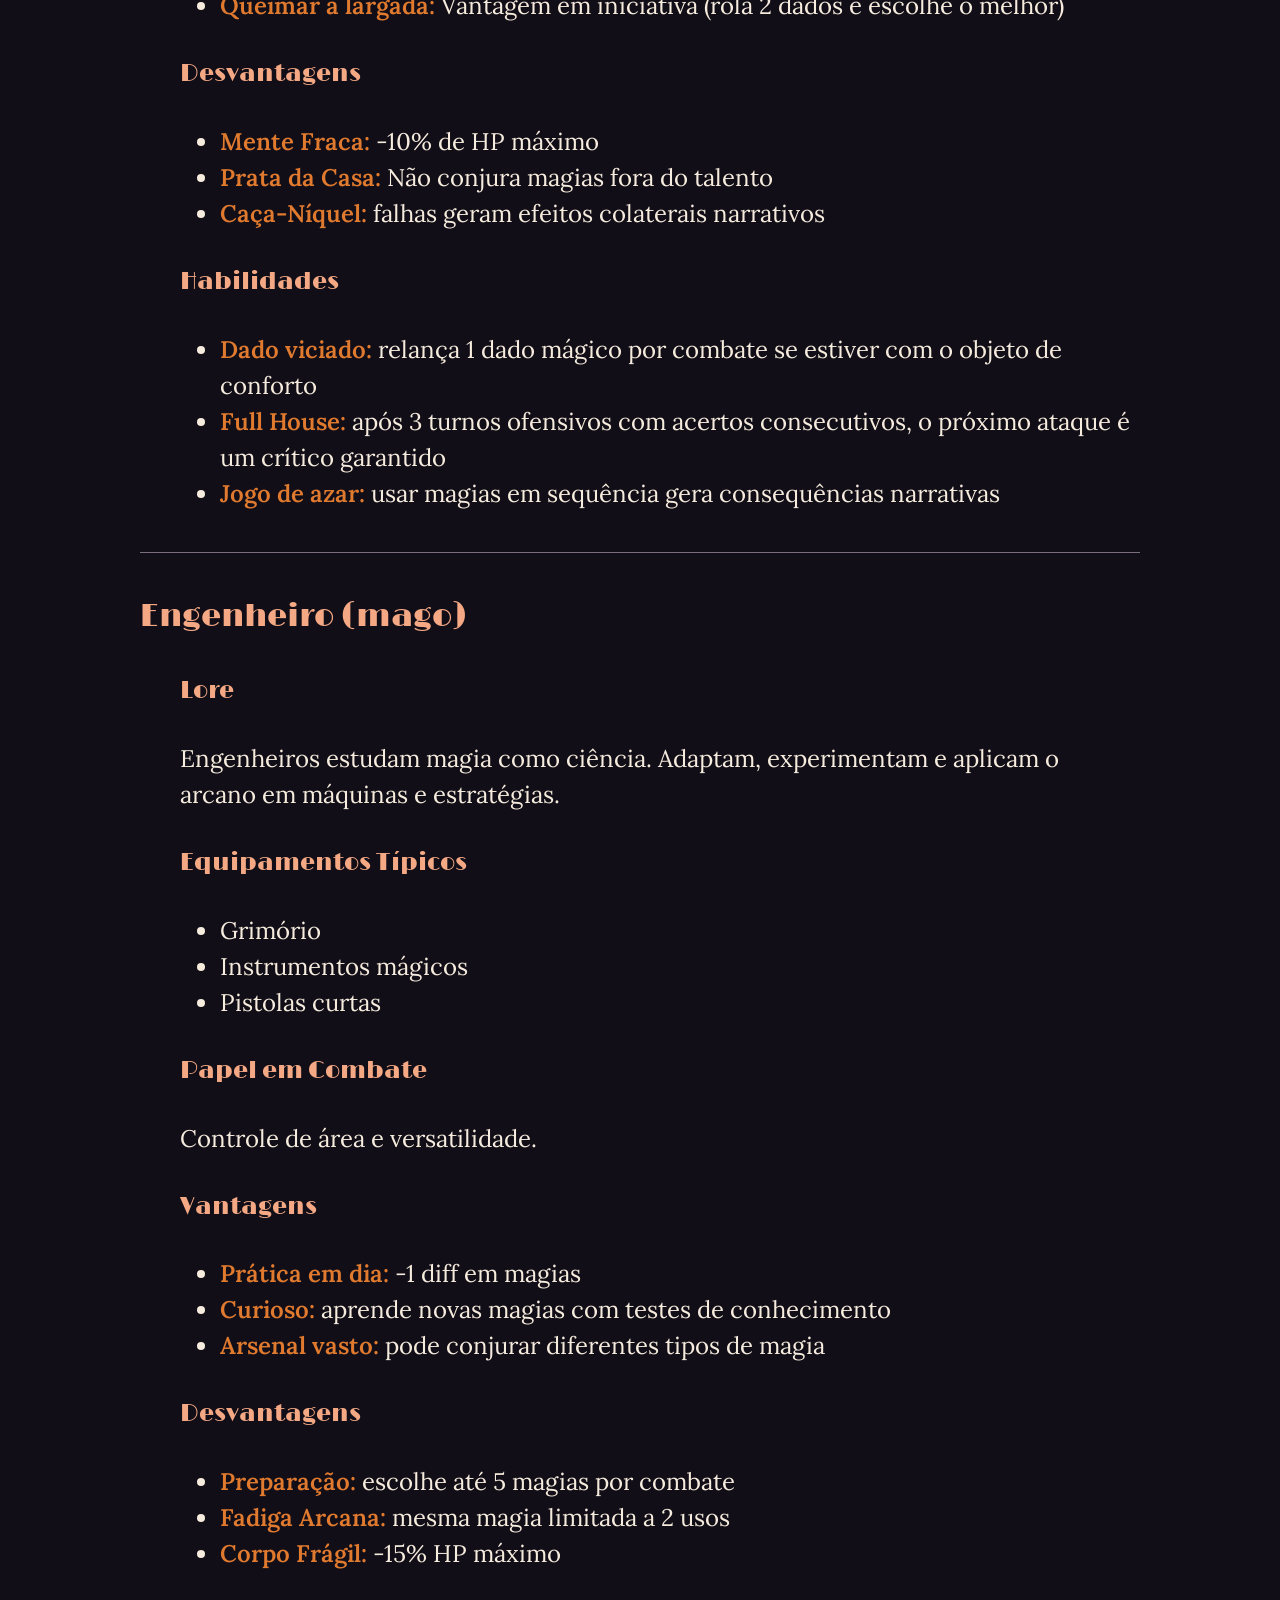
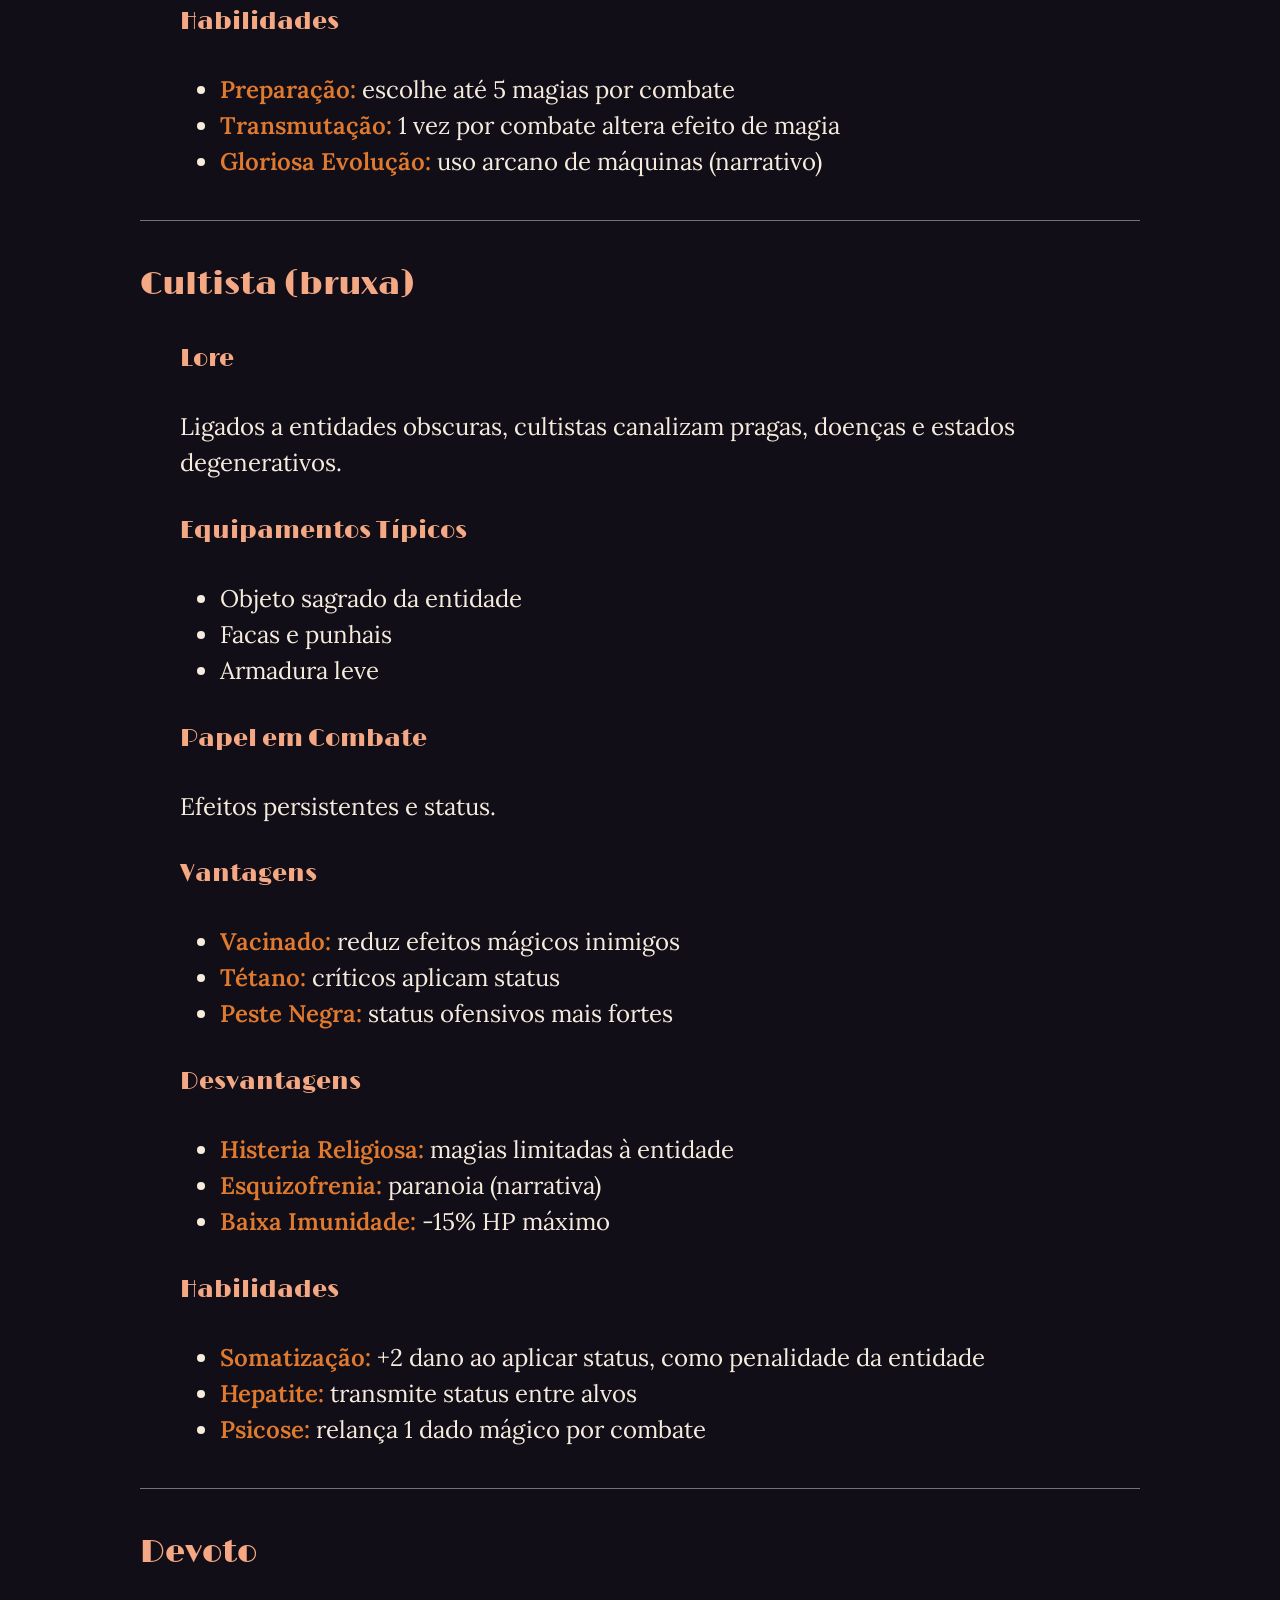
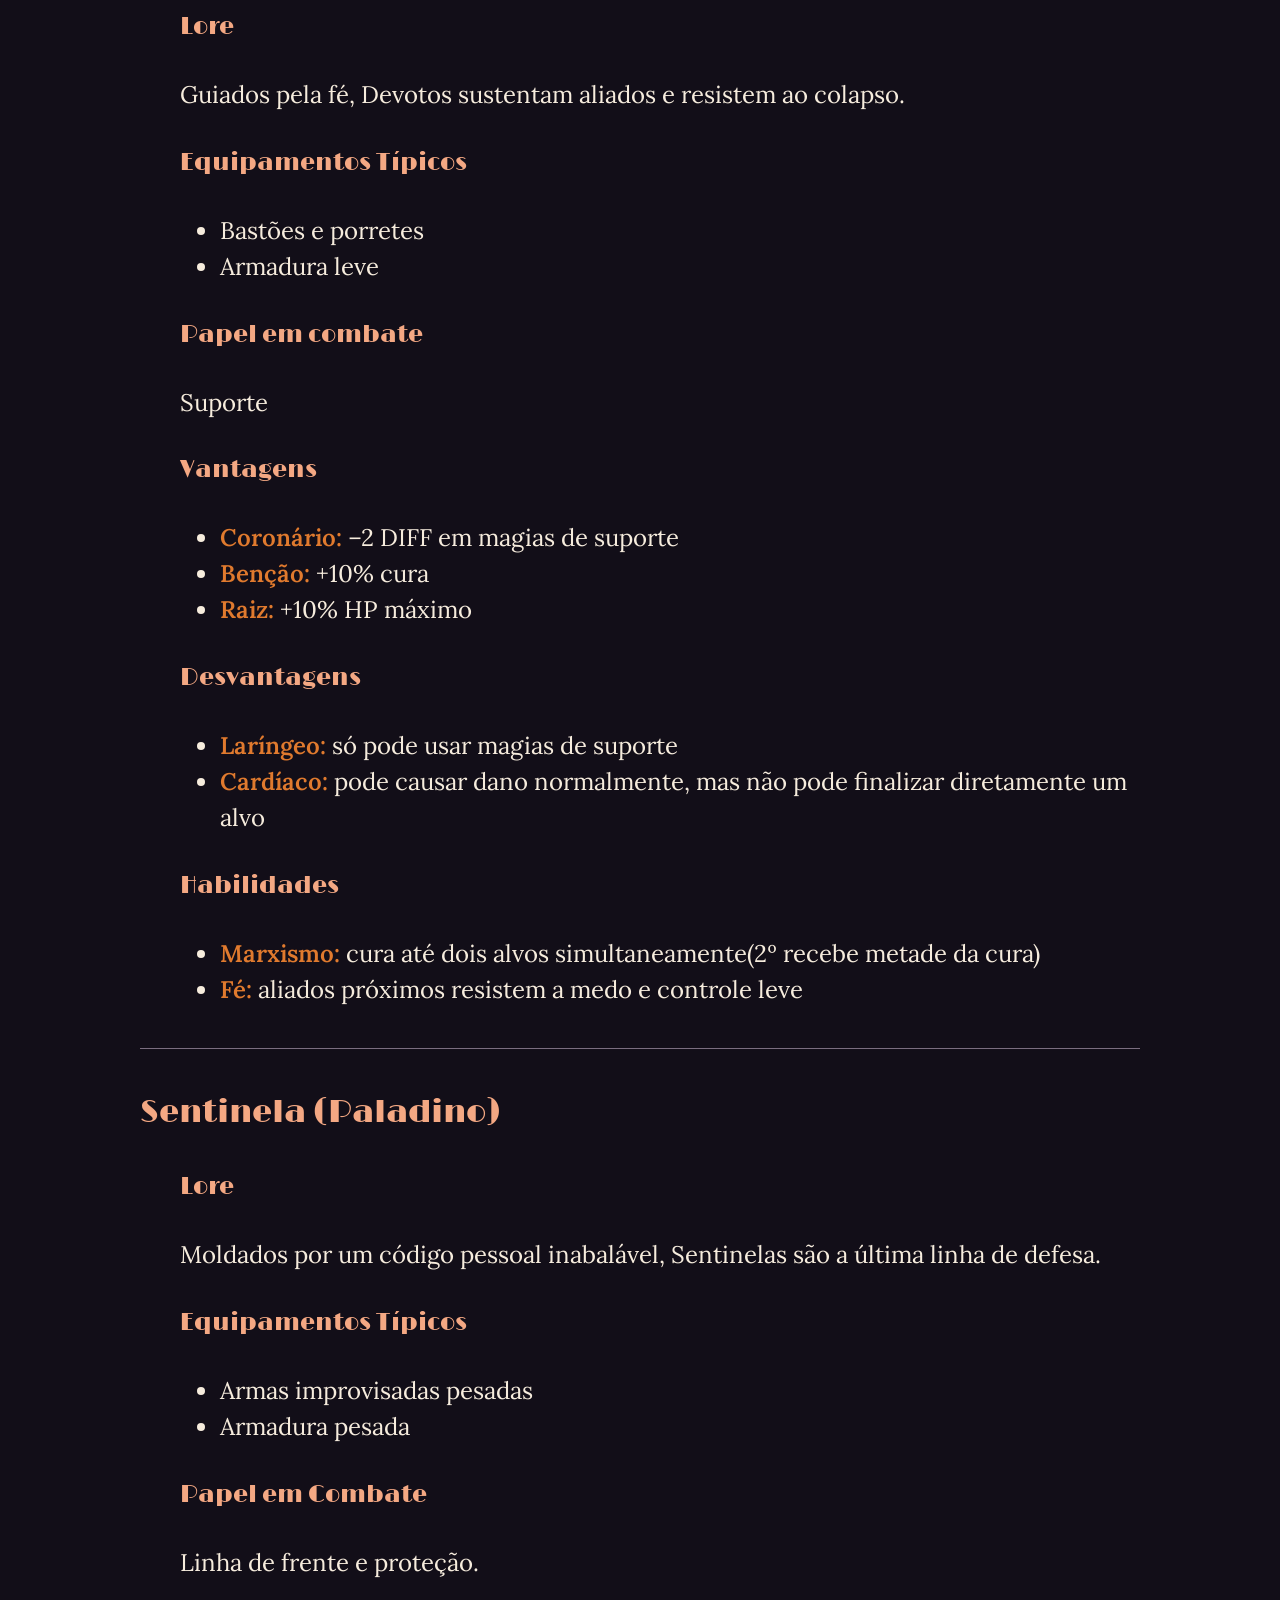
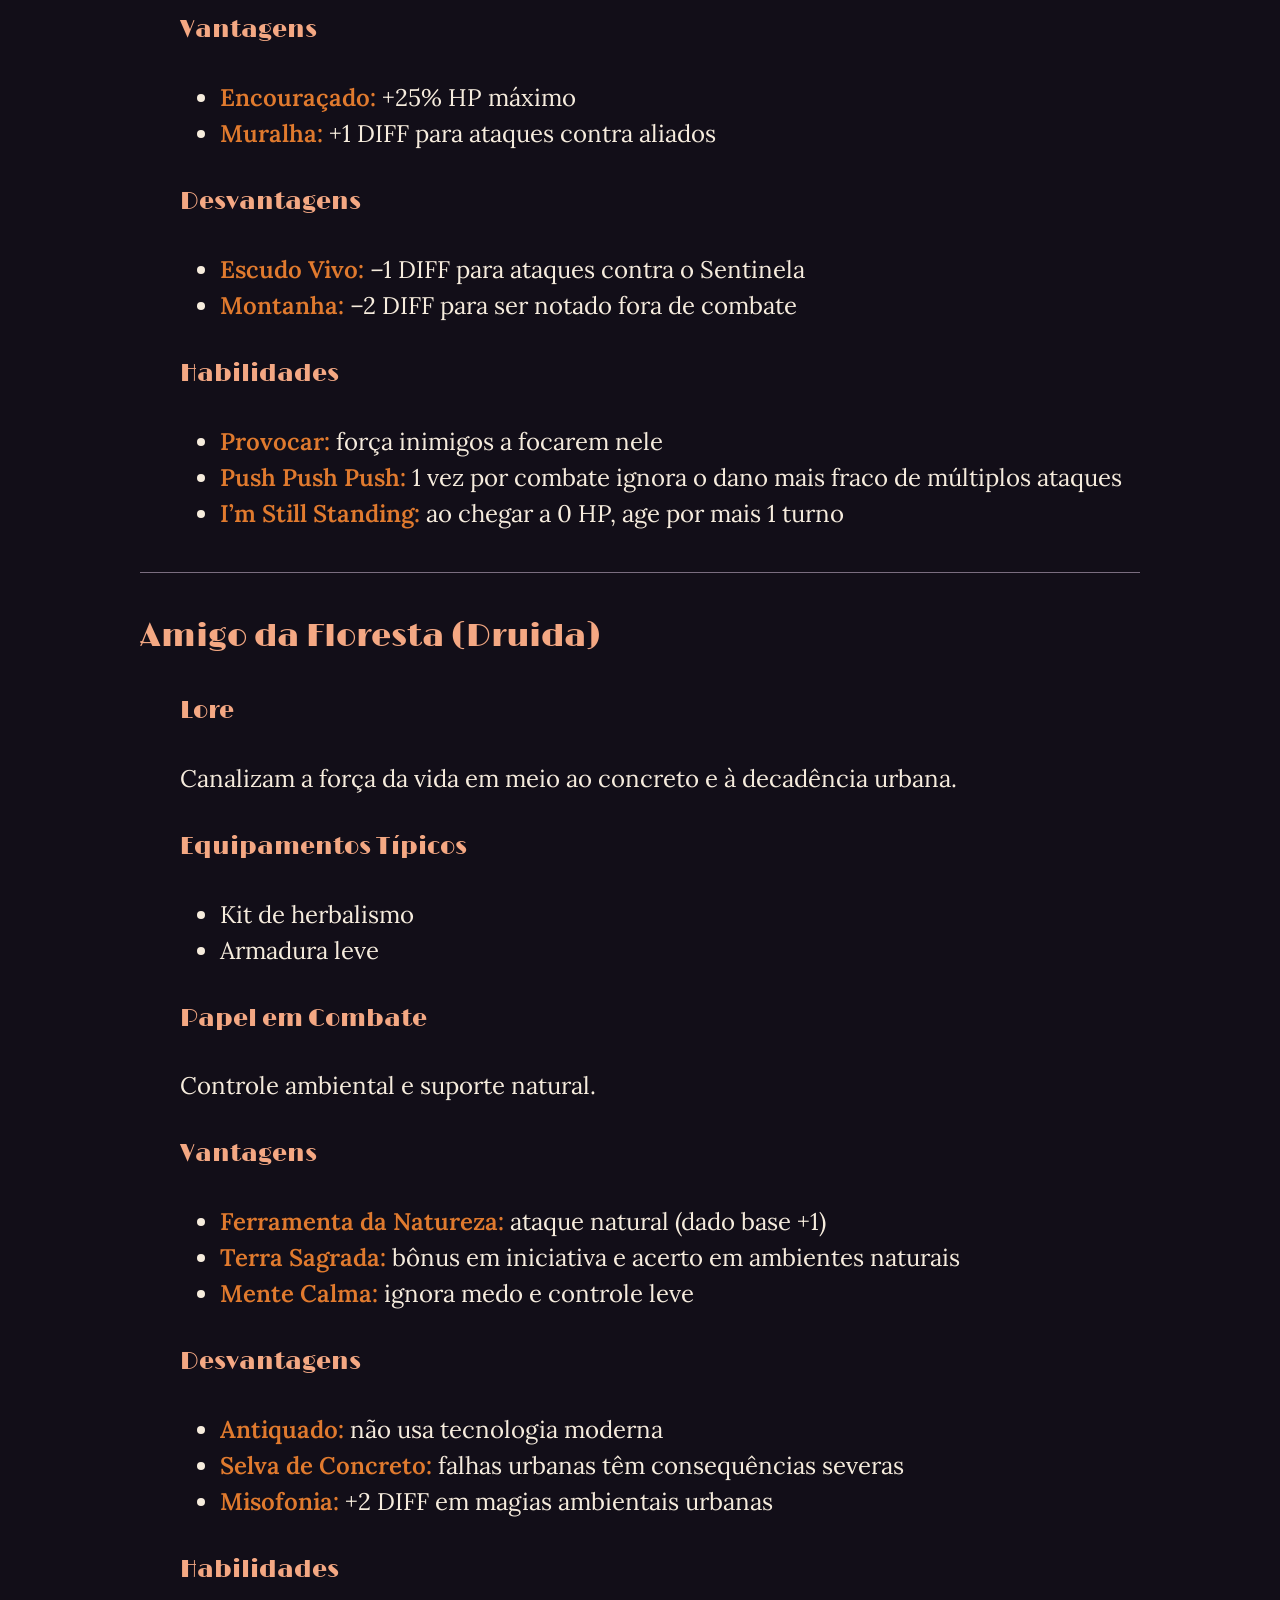
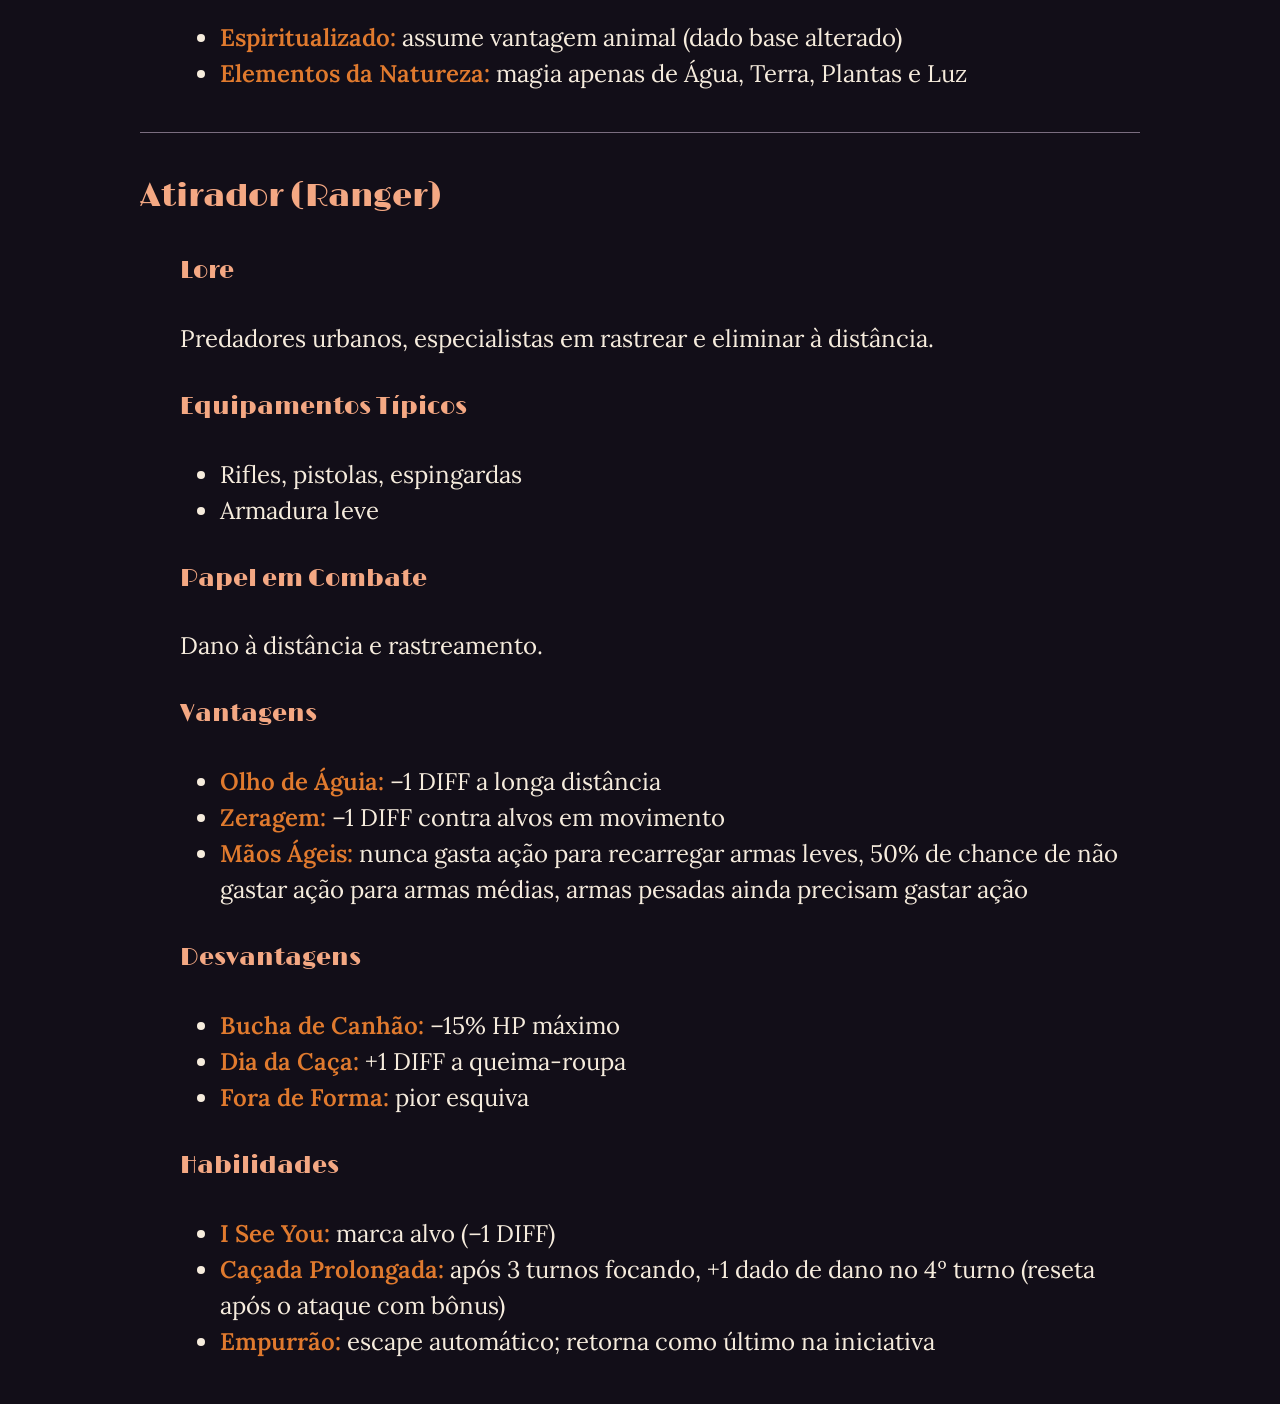
==== commit 228adbbd: "Refactor code structure for improved readability and maintainability" ====
--- a/FF-LC.html
+++ b/FF-LC.html
@@ -13,9 +13,9 @@
 </head>
 <body>
 
-    <h1>Fumaça e Feitiço - Livro de Classes1</h1>
+    <h1>Fumaça e Feitiço - Livro de Classes</h1>
     <h2>Livro de Classes 1.1</h2>
-    <p style="margin-left: 40px;">Versão consolidada das classes jogáveis. <br>Este documento apresenta: <strong>Lore, Papel em combate, vantagens, desvantagens e habilidades </strong>já adaptadas ao sistema descrito no livro de regras.</p>
+    <p style="margin-left: 40px;">Versão consolidada das classes jogáveis. <br>Este documento apresenta: <strong>Lore das classes, Papel em combate, vantagens, desvantagens e habilidades </strong>já adaptadas ao sistema descrito no livro de regras.</p>
     <hr>
     <section>
         <h3>Valentão (bruto)</h3>
--- a/style.css
+++ b/style.css
@@ -16,7 +16,7 @@
     line-height: 1.5;
     max-width: 1000px;
     margin: 0 auto;
-    padding: 20px;
+    padding:20px;
 }
 
 h1, h2, h3, h4 {
